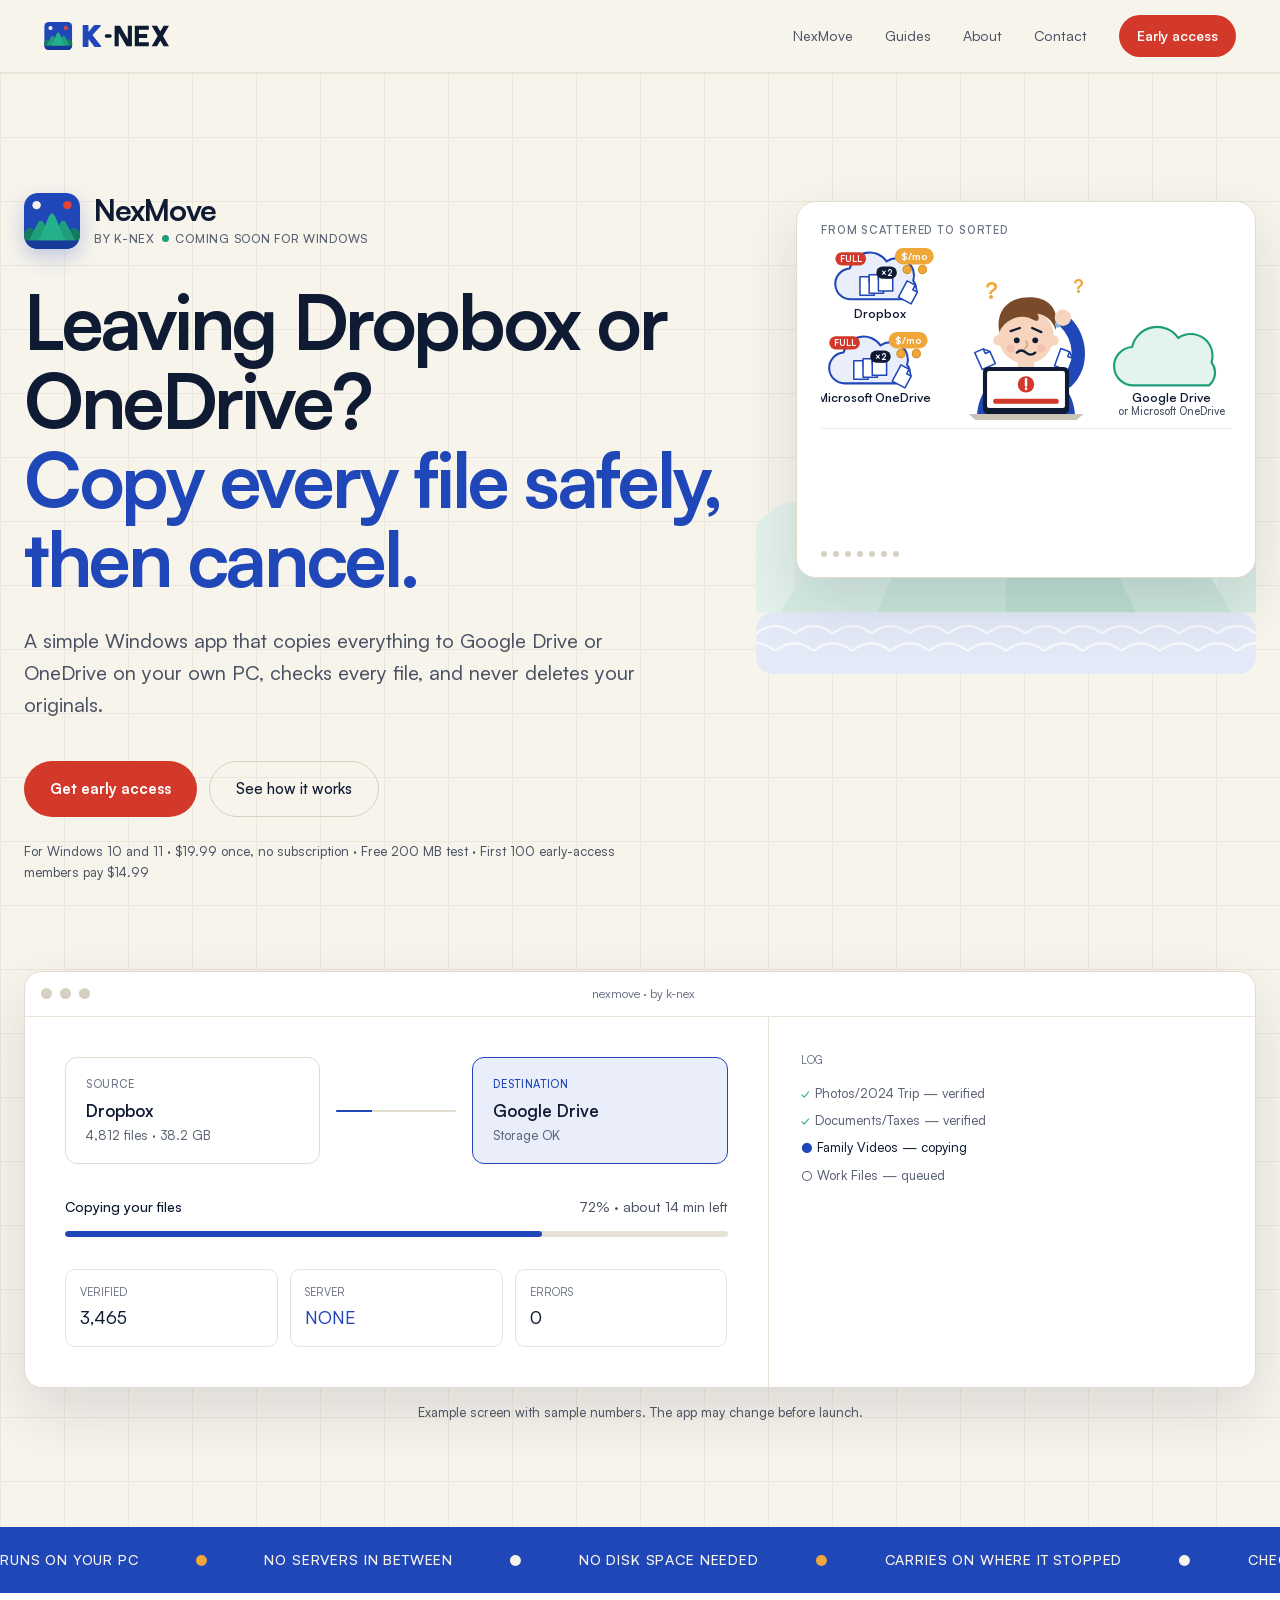
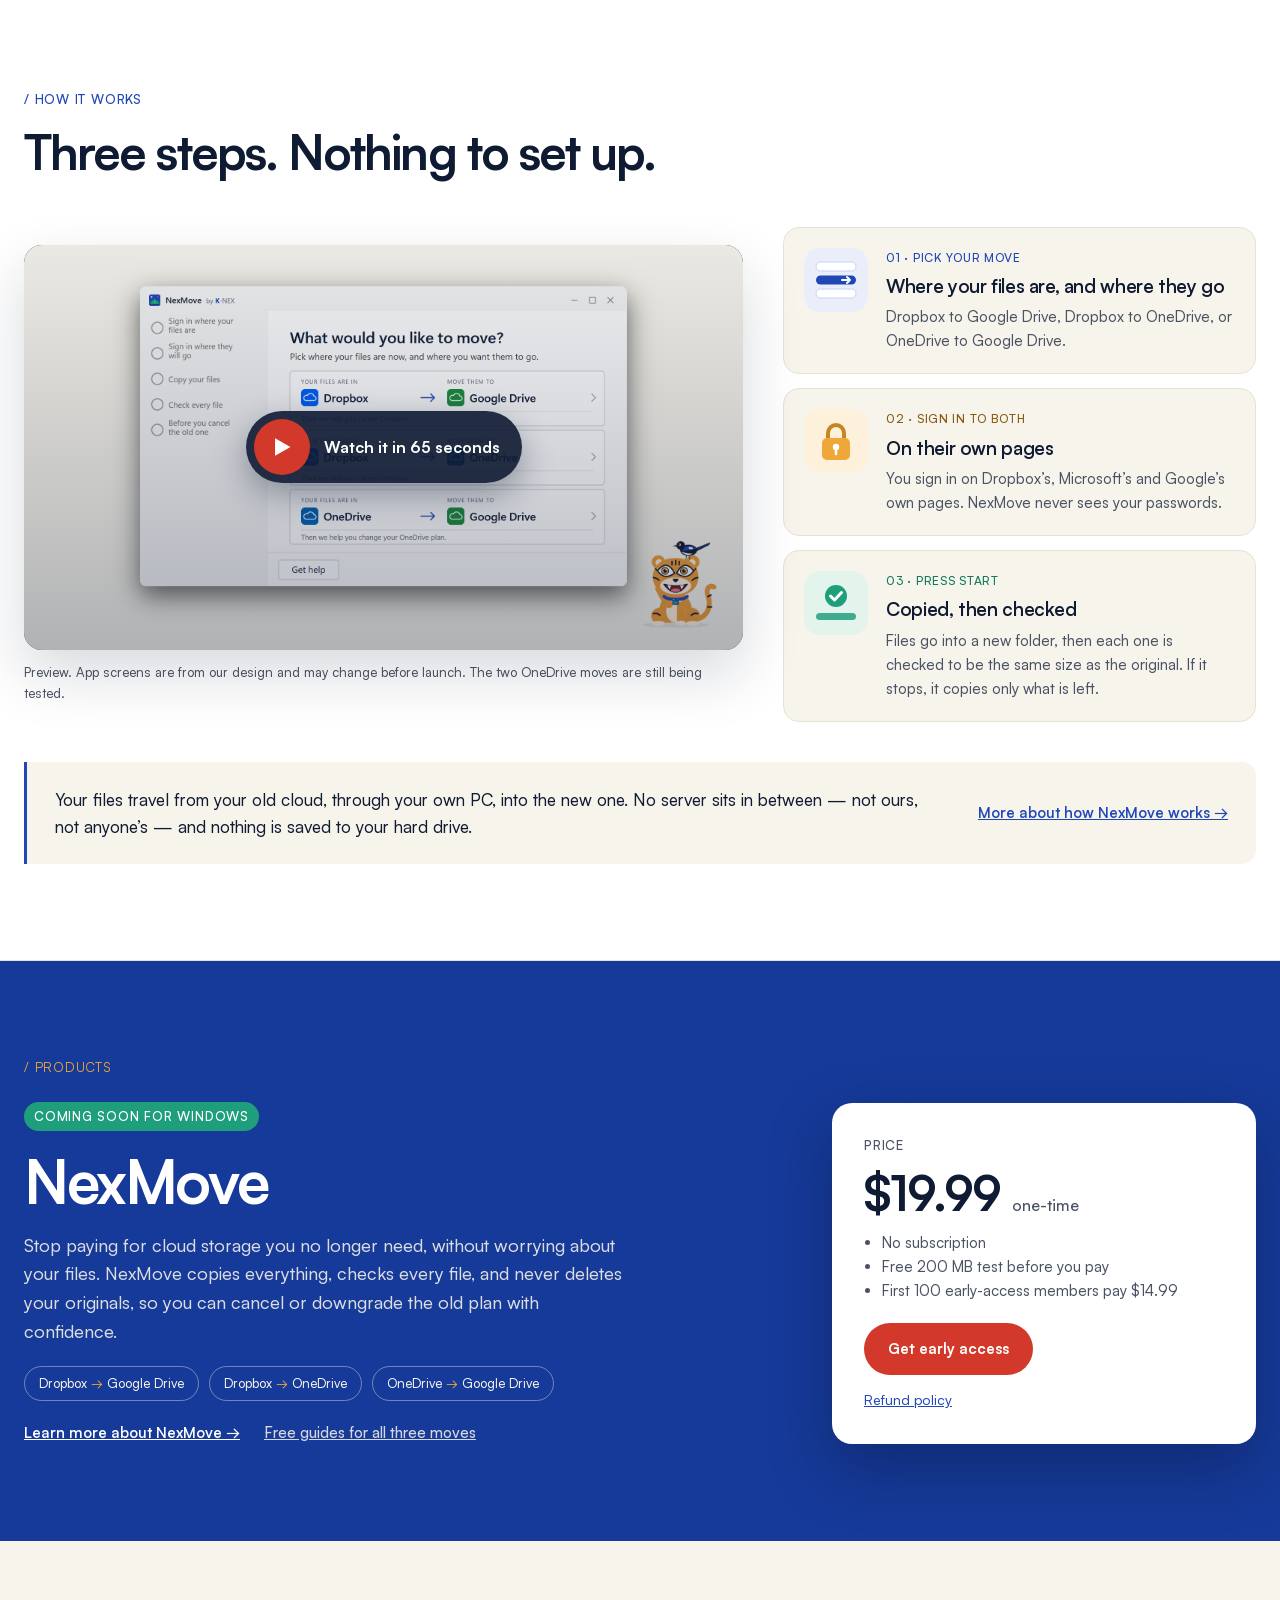
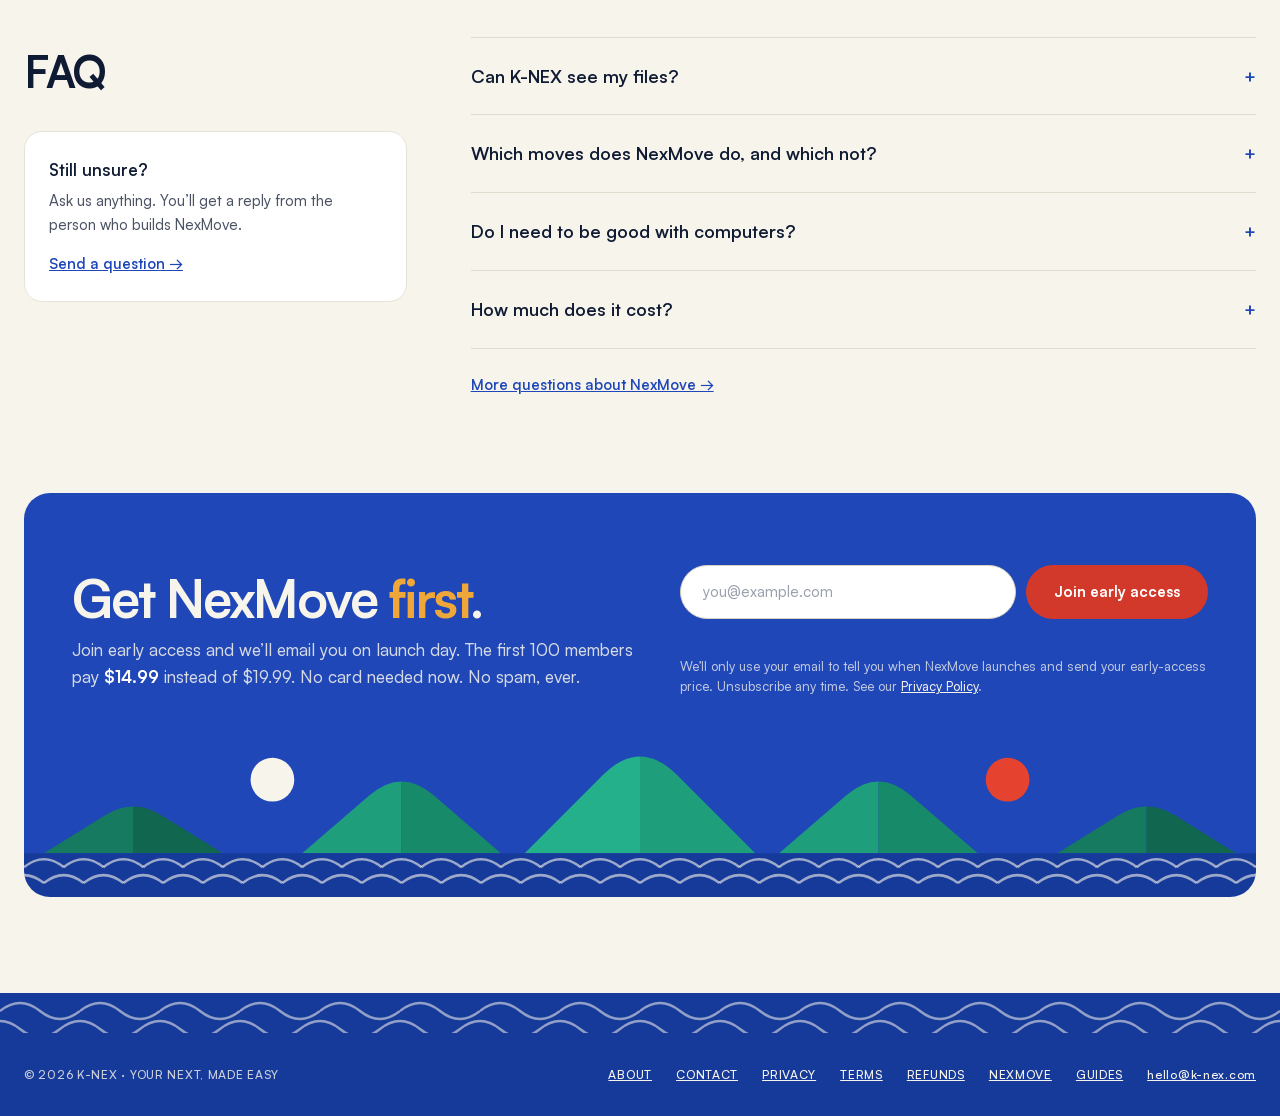
==== index.html @ 07b20200 "Hero destination cloud; NexMove page: everything it does, what you need - Home hero card: the files " ====
<!doctype html>
<html lang="en">
<head>
<meta charset="utf-8">
<meta name="viewport" content="width=device-width, initial-scale=1">
<title>K-NEX — NexMove: leave Dropbox or OneDrive without losing a file</title>
<meta name="description" content="K-NEX makes simple apps for everyday computer jobs. First up: NexMove, a Windows app that copies your files from Dropbox or OneDrive to Google Drive or OneDrive on your own PC, checks every one, and never deletes your originals.">
<meta property="og:type" content="website">
<meta property="og:title" content="K-NEX — NexMove: leave Dropbox or OneDrive without losing a file">
<meta property="og:description" content="A simple Windows app that copies every file to Google Drive or OneDrive on your own PC, checks each one, and never deletes your originals.">
<meta property="og:url" content="https://k-nex.com/">
<link rel="canonical" href="https://k-nex.com/">
<meta name="theme-color" content="#F7F4EC">
<meta name="color-scheme" content="only light">
<link rel="icon" href="/favicon.ico" sizes="32x32">
<link rel="icon" href="/favicon.svg" type="image/svg+xml">
<link rel="apple-touch-icon" href="/apple-touch-icon.png">
<link rel="preload" href="/fonts/Satoshi-Variable.woff2" as="font" type="font/woff2" crossorigin>
<style>
@font-face{font-family:'Satoshi';src:url(/fonts/Satoshi-Variable.woff2) format('woff2');font-weight:300 900;font-style:normal;font-display:swap}
:root{color-scheme:only light}
body{margin:0;background:#F7F4EC}
a{color:#1F47B8}a:hover{color:#163A99}
summary{cursor:pointer;list-style:none}
summary::-webkit-details-marker{display:none}
@keyframes knexTicker{from{transform:translateX(0)}to{transform:translateX(-50%)}}
@keyframes knexPulse{0%,100%{opacity:1}50%{opacity:.25}}
@keyframes knexScan{from{transform:translateX(-100%)}to{transform:translateX(400%)}}
@media (prefers-reduced-motion: reduce){*{animation:none!important}}
.knex-input{box-sizing:border-box;height:54px;min-width:0;padding:0 22px;border:1px solid #D6D0C2;border-radius:999px;background:#FFFFFF;color:#0F1A33;font:inherit;font-size:15px}
.knex-input::placeholder{color:#9AA0AD}
.knex-input:focus{outline:none;border-color:#1F47B8}
.knex-input[aria-invalid="true"]{border-color:#C93A2C}
.knex-btn{height:54px;padding:0 28px;border:0;border-radius:999px;background:#D2392A;color:#FFFFFF;font:inherit;font-size:15px;font-weight:700;cursor:pointer}
.knex-btn:hover{background:#B42F22}
#early .knex-status{color:#F7F4EC}#early .knex-status.err{color:#FFD5CF}#early .knex-status.ok{color:#C7F2E2}
#early a{color:#F7F4EC}
/* Phone menu: the links hidden from the bar on phones, in a drop-down (same as page.css). */
.m-menu{display:none}
.m-menu summary{display:flex;align-items:center;justify-content:center;width:42px;height:42px;box-sizing:border-box;border:1px solid #D6D0C2;border-radius:50%;color:#0F1A33}
.m-menu[open] summary{border-color:#1F47B8}
.m-menu nav{position:absolute;right:20px;top:calc(100% - 4px);z-index:20;min-width:210px;display:flex;flex-direction:column;padding:8px;background:#FFFFFF;border:1px solid #E2DCCF;border-radius:16px;box-shadow:0 18px 40px rgba(15,26,51,.14)}
.m-menu nav a{padding:12px 14px;border-radius:10px;color:#0F1A33;text-decoration:none;font-size:16px}
.m-menu nav a:hover{background:#F7F4EC}
.knex-btn:disabled{opacity:.6;cursor:wait}
.hero-bg{position:absolute;top:120px;right:max(24px,calc(50% - 626px));width:min(500px,40%);height:auto;pointer-events:none}
.lockup{display:flex;align-items:center;gap:14px;margin:0 0 32px}
.lockup svg{width:56px;height:56px;flex:none;border-radius:14px;box-shadow:0 8px 20px rgba(31,71,184,.25)}
.lockup .name{margin:0;font-size:30px;line-height:1.05;font-weight:700;letter-spacing:-.03em;color:#0F1A33}
.lockup .sub{margin:4px 0 0;font-size:12px;font-weight:500;letter-spacing:.06em;text-transform:uppercase;color:#5A6275}
.lockup .soon{white-space:nowrap}
.lockup .soon i{display:inline-block;width:7px;height:7px;margin:0 6px 1px 4px;border-radius:50%;background:#1E9E7A;animation:knexPulse 1.8s ease-in-out infinite}
.hero-strip{display:block;width:100%;height:auto}
.hero-in{padding:120px 24px 104px}
.pad{padding:96px 24px}
.on-blue{color:#F7F4EC}.on-blue a{color:#FFFFFF}
.film{position:relative;margin:0;border-radius:18px;overflow:hidden;background:#0F1A33;box-shadow:0 24px 60px rgba(15,26,51,.16)}
.film video{display:block;width:100%;height:auto}
.film-play{position:absolute;inset:0;display:flex;align-items:center;justify-content:center;border:0;padding:0;background:linear-gradient(rgba(15,26,51,.05),rgba(15,26,51,.3));color:#FFFFFF;font:inherit;font-size:16px;font-weight:700;cursor:pointer}
.film-play .pill{display:inline-flex;align-items:center;gap:14px;padding:8px 22px 8px 8px;border-radius:999px;background:rgba(15,26,51,.9);box-shadow:0 12px 32px rgba(15,26,51,.35)}
.film-play .dot{display:inline-flex;align-items:center;justify-content:center;width:56px;height:56px;border-radius:50%;background:#D2392A}
.film-play:hover .dot{background:#B42F22}.film-play:focus-visible{outline:3px solid #F0A73A;outline-offset:-6px}
.steps{list-style:none;margin:0;padding:0;display:flex;flex-direction:column;gap:14px}
.steps li{display:flex;gap:18px;align-items:flex-start;background:#F7F4EC;border:1px solid #E7E2D6;border-radius:16px;padding:20px}
.steps svg{flex:none;width:64px;height:64px}
/* The faint picture sits beside the headline on wide screens; narrower screens get a faint strip under the buttons. The strong picture is on /about/ only. */
@media (max-width:1279px){.hero-bg{display:none}}
@media (min-width:1280px){.hero-strip{display:none}}
/* Phones: keep only the logo and the main button in the menu, show the film instead of the long sample screen, and tighten spacing. */
@media (max-width:720px){.nav-a{display:none}.m-menu{display:block}.top-nav{gap:10px!important}.hdr{padding-left:20px!important;padding-right:20px!important}.cta-band{padding-bottom:120px!important}.desk-only{display:none}.hero-in{padding:56px 20px 40px}.pad{padding:64px 20px}.mock{display:none}}
@media (min-width:721px){.phone-only{display:none}}
/* Gentle reveal on scroll, and the sample screen filling up; only when scripts run and motion is welcome. */
@media (prefers-reduced-motion: no-preference){
  .js .rv{opacity:0;transform:translateY(18px);transition:opacity .6s ease,transform .6s ease}
  .js .rv.in{opacity:1;transform:none}
  @keyframes knexFill{from{width:0}to{width:72%}}
  @keyframes knexLine{from{opacity:0;transform:translateX(-8px)}to{opacity:1;transform:none}}
  .js .mock .fill{width:0}
  .js .mock.in .fill{animation:knexFill 2.2s cubic-bezier(.3,.7,.3,1) .3s forwards}
  .js .mock .log>div{opacity:0}
  .js .mock.in .log>div{animation:knexLine .5s ease forwards}
  .js .mock.in .log>div:nth-of-type(2){animation-delay:.6s}.js .mock.in .log>div:nth-of-type(3){animation-delay:1.2s}.js .mock.in .log>div:nth-of-type(4){animation-delay:1.8s}
}
.knex-btn:focus-visible,.knex-input:focus-visible{outline:2px solid #1F47B8;outline-offset:3px}
.knex-status{margin:12px 0 0;min-height:1.6em;font-family:'Satoshi',sans-serif;font-size:13px;color:#4A5263}
.knex-status.ok{color:#1F47B8}.knex-status.err{color:#C93A2C}
/* Hero card: a puzzled person whose clouds and PC are full and whose plans cost money every month, with files scattered over two clouds; the files pass through their PC into
   the one drive they keep and they cheer up (10 s loop). Below, the worries people have, answered one at a
   time. Wide screens: beside the headline, over the faint peaks; narrower: under the buttons. Plain shapes,
   not the services' logos. */
.story{position:relative;z-index:1;box-sizing:border-box;width:100%;max-width:560px;margin:44px 0 0;padding:20px 24px 20px;background:#FFFFFF;border:1px solid #E2DCCF;border-radius:20px;box-shadow:0 24px 60px rgba(15,26,51,.12)}
@media (min-width:1280px){.story{position:absolute;top:128px;right:24px;width:460px;margin:0}}
.story-k{margin:0 0 6px;font-size:11px;font-weight:600;letter-spacing:.08em;text-transform:uppercase;color:#6E7586}
.story-stage{display:block;width:100%;height:auto}
.story-stage text{font-family:'Satoshi',sans-serif;font-size:12px;font-weight:600;fill:#0F1A33}
.story-stage .fly,.story-stage .ok{opacity:0}
.story-stage .glad{opacity:0}
.story-scenes{position:relative;height:118px;margin-top:8px;border-top:1px solid #EFEAE0}
.story-stage .coin{opacity:1}
.story-sc{position:absolute;inset:14px 0 0 0;opacity:0}
.story-q{margin:0 0 8px;font-size:15px;font-style:italic;color:#5A6275}
.story-a{margin:0;display:flex;gap:10px;align-items:flex-start;font-size:16px;font-weight:600;line-height:1.4;color:#0F1A33}
.story-a i{flex:none;display:inline-flex;align-items:center;justify-content:center;width:22px;height:22px;margin-top:1px;border-radius:50%;background:#1E9E7A;color:#FFFFFF;font-style:normal;font-size:13px}
.story-dots{display:flex;gap:6px;margin-top:4px}
.story-dots i{display:block;width:6px;height:6px;border-radius:999px;background:#D6D0C2}
@media (max-width:560px){.story{padding:18px 16px 18px}.story-scenes{height:156px}}
@media (prefers-reduced-motion: no-preference){
  .story-stage .puzzled{animation:storyPuzzled 10s infinite}
  .story-stage .glad{animation:storyGlad 10s infinite}
  .story-stage .ok{animation:storyGlad 10s infinite}
  .story-stage .huh{animation:storyHuh 1.6s ease-in-out infinite;transform-box:fill-box;transform-origin:center}
  .story-stage .coin{animation:storyCoin 1.4s ease-in infinite;transform-box:fill-box}
  .story-stage .coin.c2{animation-delay:.7s}
  .story-stage .fly{animation:storyFlyA 10s ease-in-out infinite}
  .story-stage .fly.b{animation-name:storyFlyB;animation-delay:.35s}
  .story-stage .fly.c{animation-delay:.7s}
  .story-sc{animation:storyScene 35s infinite}
  .story-q{animation:storyQ 35s infinite}
  .story-a{animation:storyA 35s infinite}
  .story-dots i{animation:storyDot 35s infinite}
  .story-sc:nth-child(2),.story-sc:nth-child(2) *,.story-dots i:nth-child(2){animation-delay:5s}
  .story-sc:nth-child(3),.story-sc:nth-child(3) *,.story-dots i:nth-child(3){animation-delay:10s}
  .story-sc:nth-child(4),.story-sc:nth-child(4) *,.story-dots i:nth-child(4){animation-delay:15s}
  .story-sc:nth-child(5),.story-sc:nth-child(5) *,.story-dots i:nth-child(5){animation-delay:20s}
  .story-sc:nth-child(6),.story-sc:nth-child(6) *,.story-dots i:nth-child(6){animation-delay:25s}
  .story-sc:nth-child(7),.story-sc:nth-child(7) *,.story-dots i:nth-child(7){animation-delay:30s}
  @keyframes storyPuzzled{0%,52%{opacity:1}60%,92%{opacity:0}100%{opacity:1}}
  @keyframes storyGlad{0%,56%{opacity:0}62%,90%{opacity:1}98%,100%{opacity:0}}
  @keyframes storyCoin{0%{transform:translateY(0);opacity:1}100%{transform:translateY(16px);opacity:0}}
  @keyframes storyHuh{0%,100%{transform:translateY(0) rotate(0)}30%{transform:translateY(-4px) rotate(-14deg)}65%{transform:translateY(-1px) rotate(12deg)}}
  @keyframes storyFlyA{0%,34%{transform:translate(62px,38px);opacity:0}37%{opacity:1}44%,47%{transform:translate(193px,124px)}55%{transform:translate(326px,108px);opacity:1}58%,100%{transform:translate(326px,108px);opacity:0}}
  @keyframes storyFlyB{0%,34%{transform:translate(56px,116px);opacity:0}37%{opacity:1}44%,47%{transform:translate(193px,124px)}55%{transform:translate(326px,108px);opacity:1}58%,100%{transform:translate(326px,108px);opacity:0}}
  @keyframes storyScene{0%{opacity:0;transform:translateY(8px)}1.14%,13.71%{opacity:1;transform:none}14.57%,100%{opacity:0;transform:translateY(-8px)}}
  @keyframes storyQ{0%,2.86%{opacity:1}4%,100%{opacity:.55}}
  @keyframes storyA{0%,2.86%{opacity:0;transform:translateX(-6px)}4%,100%{opacity:1;transform:none}}
  @keyframes storyDot{0%,14.19%{width:22px;background:#1F47B8}14.29%,100%{width:6px;background:#D6D0C2}}
}
/* Without motion: the happy ending, and every answer in a list. */
@media (prefers-reduced-motion: reduce){
  .story-stage .puzzled{opacity:0}
  .story-stage .glad,.story-stage .ok{opacity:1}
  .story-scenes{height:auto}
  .story-sc{position:static;opacity:1;padding-top:14px}
  .story-dots{display:none}
}
.sr,.hp{position:absolute!important;width:1px;height:1px;overflow:hidden;clip:rect(0 0 0 0);white-space:nowrap}
</style>
<style>html{scroll-behavior:smooth}</style>
<script>document.documentElement.classList.add("js")</script>
<script type="application/ld+json">
{
  "@context": "https://schema.org",
  "@graph": [
    { "@type": "Organization", "@id": "https://k-nex.com/#org", "name": "K-NEX", "url": "https://k-nex.com/", "logo": "https://k-nex.com/apple-touch-icon.png", "email": "hello@k-nex.com", "address": { "@type": "PostalAddress", "addressCountry": "GB" } },
    { "@type": "WebSite", "@id": "https://k-nex.com/#website", "url": "https://k-nex.com/", "name": "K-NEX", "publisher": { "@id": "https://k-nex.com/#org" } }
  ]
}
</script>
</head>
<body>
<div style="font-family: 'Satoshi', sans-serif; font-weight: 450; color: #0F1A33; background: #F7F4EC; line-height: 1.6">

  <header style="border-bottom: 1px solid #E7E2D6">
    <div class="hdr" style="position: relative; max-width: 1240px; margin: 0 auto; padding: 12px 24px; min-height: 72px; box-sizing: border-box; display: flex; flex-wrap: wrap; gap: 16px; align-items: center; justify-content: space-between">
      <a href="/" aria-label="K-NEX home" style="display: inline-flex; align-items: center; color: #0F1A33"><svg viewBox="0 0 610 136" width="126" height="28" aria-hidden="true" focusable="false"><g transform="scale(1.1333)"><defs><clipPath id="kxh"><rect width="120" height="120" rx="20"/></clipPath></defs><g clip-path="url(#kxh)"><rect width="120" height="120" fill="#1F47B8"/><circle cx="27" cy="26" r="9" fill="#F7F4EC"/><circle cx="93" cy="26" r="9" fill="#E5432F"/><path d="M-14 102L3.68 80.24Q12 68 20.32 80.24L38 102Z" fill="#157A5F"/><path d="M82 102L99.68 80.24Q108 68 116.32 80.24L134 102Z" fill="#157A5F"/><path d="M10 102L27.68 68Q36 50 44.32 68L62 102Z" fill="#1E9E7A"/><path d="M58 102L75.68 68Q84 50 92.32 68L110 102Z" fill="#1E9E7A"/><path d="M32 102L51.04 55.76Q60 32 68.96 55.76L88 102Z" fill="#23B08A"/><rect y="102" width="120" height="18" fill="#163A99"/></g></g><g transform="translate(190 18)"><path fill="#1F47B8" stroke="#1F47B8" stroke-width="6" stroke-linejoin="round" d="M0 0H22V100H0Z M22 38L54 0H82L22 66Z M40 44L84 100H56L26 60Z"/><rect x="104" y="42" width="34" height="16" rx="8" fill="currentColor"/><path fill="currentColor" transform="translate(-20 0)" d="M172 0H192V100H172Z M236 0H256V100H236Z M172 0H198L256 100H230Z M270 0H290V100H270Z M270 0H338V20H270Z M270 40H330V60H270Z M270 80H338V100H270Z M352 0H378L436 100H410Z M410 0H436L378 100H352Z"/></g></svg></a>
      <nav class="top-nav" aria-label="Main" style="display: flex; flex-wrap: wrap; gap: 32px; font-size: 14px; align-items: center">
        <a class="nav-a" href="nexmove/" style="color: #4A5263; text-decoration: none">NexMove</a>
        <a class="nav-a" href="guides/" style="color: #4A5263; text-decoration: none">Guides</a>
        <a class="nav-a" href="about/" style="color: #4A5263; text-decoration: none">About</a>
        <a class="nav-a" href="contact/" style="color: #4A5263; text-decoration: none">Contact</a>
        <details class="m-menu"><summary aria-label="Menu"><svg width="18" height="14" viewBox="0 0 18 14" aria-hidden="true"><path d="M1 1h16M1 7h16M1 13h16" stroke="currentColor" stroke-width="2" stroke-linecap="round"/></svg></summary><nav aria-label="Menu"><a href="#how">How it works</a><a href="nexmove/">NexMove</a><a href="guides/">Guides</a><a href="about/">About</a><a href="contact/">Contact</a></nav></details>
        <a href="#early" style="color: #FFFFFF; background: #D2392A; padding: 10px 18px; border-radius: 999px; text-decoration: none; font-weight: 600">Early access</a>
      </nav>
    </div>
  </header>

  <section id="top" style="position: relative; overflow: hidden; background-color: #F7F4EC; background-image: linear-gradient(#ECE7DC 1px, transparent 1px), linear-gradient(90deg, #ECE7DC 1px, transparent 1px); background-size: 64px 64px">
    <img class="hero-bg" src="img/hero-faint.svg" width="520" height="500" alt="" aria-hidden="true">
    <div class="hero-in" style="max-width: 1240px; margin: 0 auto; position: relative">
      <div class="lockup"><svg viewBox="0 0 120 120" aria-hidden="true" focusable="false"><defs><clipPath id="nmh"><rect width="120" height="120" rx="26"/></clipPath></defs><g clip-path="url(#nmh)"><rect width="120" height="120" fill="#1F47B8"/><circle cx="27" cy="26" r="9" fill="#F7F4EC"/><circle cx="93" cy="26" r="9" fill="#E5432F"/><path d="M-14 102L3.68 80.24Q12 68 20.32 80.24L38 102Z" fill="#157A5F"/><path d="M82 102L99.68 80.24Q108 68 116.32 80.24L134 102Z" fill="#157A5F"/><path d="M10 102L27.68 68Q36 50 44.32 68L62 102Z" fill="#1E9E7A"/><path d="M58 102L75.68 68Q84 50 92.32 68L110 102Z" fill="#1E9E7A"/><path d="M32 102L51.04 55.76Q60 32 68.96 55.76L88 102Z" fill="#23B08A"/><rect y="102" width="120" height="18" fill="#163A99"/></g></svg><div><p class="name">NexMove</p><p class="sub">by K-NEX <span class="soon"><i></i>Coming soon for Windows</span></p></div></div>
      <h1 style="margin: 0 0 28px; font-size: clamp(40px, 9vw, 76px); line-height: 1.04; font-weight: 700; letter-spacing: -0.045em; max-width: 700px">Leaving Dropbox or OneDrive?<br><span style="color: #1F47B8">Copy every file safely, then cancel.</span></h1>
      <p style="margin: 0 0 40px; font-size: 20px; color: #4A5263; max-width: 620px">A simple Windows app that copies everything to Google Drive or OneDrive on your own PC, checks every file, and never deletes your originals.</p>
      <div style="display: flex; flex-wrap: wrap; gap: 12px; align-items: center">
        <a href="#early" style="background: #D2392A; color: #FFFFFF; padding: 16px 26px; border-radius: 999px; text-decoration: none; font-weight: 700; font-size: 15px">Get early access</a>
        <a href="#how" style="border: 1px solid #D6D0C2; color: #0F1A33; padding: 15px 26px; border-radius: 999px; text-decoration: none; font-weight: 500; font-size: 15px">See how it works</a>
      </div>
      <p style="margin: 24px 0 0; font-family: 'Satoshi', sans-serif; font-size: 13px; color: #4A5263; max-width: 640px">For Windows 10 and 11 · $19.99 once, no subscription · Free 200 MB test · First 100 early-access members pay $14.99</p>

      <div class="story rv" aria-hidden="true">
        <p class="story-k">From scattered to sorted</p>
        <svg class="story-stage" viewBox="0 0 400 170" aria-hidden="true">
          <g transform="translate(14 4)">
            <path d="M16 48A15 15 0 0 1 14 18A20 20 0 0 1 50 11A17 17 0 0 1 76 30A13 13 0 0 1 74 48Z" fill="#E9EEFA" stroke="#1F47B8" stroke-width="2" stroke-linejoin="round"/>
            <g transform="translate(24 26)"><path d="M0 0h9l5 5v13H0z" fill="#FFFFFF" stroke="#1F47B8" stroke-width="1.5" stroke-linejoin="round"/><path d="M9 0v5h5" fill="none" stroke="#1F47B8" stroke-width="1.5" stroke-linejoin="round"/></g><g transform="translate(33 24)"><path d="M0 0h9l5 5v13H0z" fill="#FFFFFF" stroke="#1F47B8" stroke-width="1.5" stroke-linejoin="round"/><path d="M9 0v5h5" fill="none" stroke="#1F47B8" stroke-width="1.5" stroke-linejoin="round"/></g><g transform="translate(42 22)"><path d="M0 0h9l5 5v13H0z" fill="#FFFFFF" stroke="#1F47B8" stroke-width="1.5" stroke-linejoin="round"/><path d="M9 0v5h5" fill="none" stroke="#1F47B8" stroke-width="1.5" stroke-linejoin="round"/></g>
            <g transform="translate(70 30) rotate(28)"><path d="M0 0h9l5 5v13H0z" fill="#FFFFFF" stroke="#1F47B8" stroke-width="1.5" stroke-linejoin="round"/><path d="M9 0v5h5" fill="none" stroke="#1F47B8" stroke-width="1.5" stroke-linejoin="round"/></g>
            <g class="puzzled"><rect x="40" y="16" width="20" height="12" rx="6" fill="#0F1A33"/><text x="50" y="25" text-anchor="middle" style="fill:#FFFFFF;font-size:8.5px;font-weight:700">×2</text></g>
            <g><rect x="0" y="2" width="30" height="13" rx="6.5" fill="#D2392A"/><text x="15" y="11.5" text-anchor="middle" style="fill:#FFFFFF;font-size:8.5px;font-weight:700">FULL</text></g>
            <g transform="translate(58 -2)">
              <rect width="38" height="16" rx="8" fill="#F0A73A"/><text x="19" y="11.5" text-anchor="middle" style="fill:#FFFFFF;font-size:9.5px;font-weight:700">$/mo</text>
              <g class="puzzled"><circle class="coin" cx="12" cy="21" r="4" fill="#F0A73A" stroke="#D18A1E" stroke-width="1"/><circle class="coin c2" cx="27" cy="21" r="4" fill="#F0A73A" stroke="#D18A1E" stroke-width="1"/></g>
              <g class="glad"><rect width="38" height="16" rx="8" fill="#FFFFFF" opacity=".55"/><path d="M3 13L35 3" stroke="#0F1A33" stroke-width="2" stroke-linecap="round"/></g>
            </g>
            <text x="44" y="66" text-anchor="middle">Dropbox</text>
          </g>
          <g transform="translate(8 86)">
            <path d="M16 48A15 15 0 0 1 14 18A20 20 0 0 1 50 11A17 17 0 0 1 76 30A13 13 0 0 1 74 48Z" fill="#E9EEFA" stroke="#1F47B8" stroke-width="2" stroke-linejoin="round"/>
            <g transform="translate(24 26)"><path d="M0 0h9l5 5v13H0z" fill="#FFFFFF" stroke="#1F47B8" stroke-width="1.5" stroke-linejoin="round"/><path d="M9 0v5h5" fill="none" stroke="#1F47B8" stroke-width="1.5" stroke-linejoin="round"/></g><g transform="translate(33 24)"><path d="M0 0h9l5 5v13H0z" fill="#FFFFFF" stroke="#1F47B8" stroke-width="1.5" stroke-linejoin="round"/><path d="M9 0v5h5" fill="none" stroke="#1F47B8" stroke-width="1.5" stroke-linejoin="round"/></g><g transform="translate(42 22)"><path d="M0 0h9l5 5v13H0z" fill="#FFFFFF" stroke="#1F47B8" stroke-width="1.5" stroke-linejoin="round"/><path d="M9 0v5h5" fill="none" stroke="#1F47B8" stroke-width="1.5" stroke-linejoin="round"/></g>
            <g transform="translate(70 30) rotate(28)"><path d="M0 0h9l5 5v13H0z" fill="#FFFFFF" stroke="#1F47B8" stroke-width="1.5" stroke-linejoin="round"/><path d="M9 0v5h5" fill="none" stroke="#1F47B8" stroke-width="1.5" stroke-linejoin="round"/></g>
            <g class="puzzled"><rect x="40" y="16" width="20" height="12" rx="6" fill="#0F1A33"/><text x="50" y="25" text-anchor="middle" style="fill:#FFFFFF;font-size:8.5px;font-weight:700">×2</text></g>
            <g><rect x="0" y="2" width="30" height="13" rx="6.5" fill="#D2392A"/><text x="15" y="11.5" text-anchor="middle" style="fill:#FFFFFF;font-size:8.5px;font-weight:700">FULL</text></g>
            <g transform="translate(58 -2)">
              <rect width="38" height="16" rx="8" fill="#F0A73A"/><text x="19" y="11.5" text-anchor="middle" style="fill:#FFFFFF;font-size:9.5px;font-weight:700">$/mo</text>
              <g class="puzzled"><circle class="coin" cx="12" cy="21" r="4" fill="#F0A73A" stroke="#D18A1E" stroke-width="1"/><circle class="coin c2" cx="27" cy="21" r="4" fill="#F0A73A" stroke="#D18A1E" stroke-width="1"/></g>
              <g class="glad"><rect width="38" height="16" rx="8" fill="#FFFFFF" opacity=".55"/><path d="M3 13L35 3" stroke="#0F1A33" stroke-width="2" stroke-linecap="round"/></g>
            </g>
            <text x="44" y="66" text-anchor="middle">Microsoft OneDrive</text>
          </g>
          <g>
            <path transform="translate(286 76) scale(1.25)" d="M16 48A15 15 0 0 1 14 18A20 20 0 0 1 50 11A17 17 0 0 1 76 30A13 13 0 0 1 74 48Z" fill="#E3F4EE" stroke="#1E9E7A" stroke-width="1.7" stroke-linejoin="round"/>
            <g class="ok">
              <path transform="translate(312 112)" d="M0 4a2 2 0 0 1 2-2h7l2 2h11a2 2 0 0 1 2 2v12a2 2 0 0 1-2 2H2a2 2 0 0 1-2-2z" fill="#E9EEFA" stroke="#1F47B8" stroke-width="1.6" stroke-linejoin="round"/>
              <path transform="translate(342 112)" d="M0 4a2 2 0 0 1 2-2h7l2 2h11a2 2 0 0 1 2 2v12a2 2 0 0 1-2 2H2a2 2 0 0 1-2-2z" fill="#E6F0FA" stroke="#2C6FB7" stroke-width="1.6" stroke-linejoin="round"/>
              <circle cx="382" cy="92" r="9" fill="#1E9E7A"/><path d="M378 92l3 3 5-5" fill="none" stroke="#FFFFFF" stroke-width="2.2" stroke-linecap="round" stroke-linejoin="round"/>
            </g>
            <text x="342" y="152" text-anchor="middle">Google Drive</text>
            <text x="342" y="165" text-anchor="middle" style="font-size:10.5px;font-weight:500;fill:#4A5263">or Microsoft OneDrive</text>
          </g>
          <g class="person">
            <path d="M152 170C152 136 174 124 200 124C226 124 248 136 248 170Z" fill="#1F47B8"/>
            <rect x="192" y="110" width="16" height="16" rx="4" fill="#F6D4BE"/>
            <circle cx="173" cy="92" r="5" fill="#F6D4BE"/><circle cx="227" cy="92" r="5" fill="#F6D4BE"/>
            <circle cx="200" cy="88" r="27" fill="#F6D4BE"/>
            <path d="M174 84C170 62 184 50 203 50C221 50 233 60 229 82C226 72 219 67 211 66C214 71 212 75 207 72C199 67 189 69 182 74C178 77 176 80 174 84Z" fill="#7A4B2A"/>
            <path d="M200 93q3 4 -1 7" fill="none" stroke="#D9A98C" stroke-width="2" stroke-linecap="round"/>
            <circle cx="185" cy="100" r="4" fill="#F2A99A" opacity=".45"/><circle cx="215" cy="100" r="4" fill="#F2A99A" opacity=".45"/>
            <circle cx="191" cy="92" r="2.8" fill="#0F1A33"/><circle cx="209" cy="92" r="2.8" fill="#0F1A33"/>
            <g class="puzzled">
              <path d="M185 83l9-3M206 80l9 4" stroke="#0F1A33" stroke-width="2.2" stroke-linecap="round"/>
              <path d="M191 104q4.5-4 9 0t9 0" fill="none" stroke="#0F1A33" stroke-width="2.2" stroke-linecap="round"/>
              <path d="M231 70c3 5 4 8 0 10c-4-2-3-5 0-10z" fill="#7FB8E6"/>
              <path d="M240 132C256 116 254 90 238 74" fill="none" stroke="#1F47B8" stroke-width="13" stroke-linecap="round"/>
              <circle cx="236" cy="70" r="8" fill="#F6D4BE"/>
              <text class="huh" x="160" y="52" style="fill:#F0A73A;font-size:22px;font-weight:700">?</text>
              <text class="huh" x="246" y="46" style="fill:#F0A73A;font-size:18px;font-weight:700">?</text>
            </g>
            <g class="glad">
              <path d="M185 82q4.5-3 9 0M206 82q4.5-3 9 0" fill="none" stroke="#0F1A33" stroke-width="2.2" stroke-linecap="round"/>
              <path d="M189 101q11 10 22 0" fill="none" stroke="#0F1A33" stroke-width="2.4" stroke-linecap="round"/>
              <path d="M240 132C254 126 262 118 266 106" fill="none" stroke="#1F47B8" stroke-width="13" stroke-linecap="round"/>
              <circle cx="267" cy="102" r="8" fill="#F6D4BE"/><rect x="264" y="86" width="6" height="12" rx="3" fill="#F6D4BE"/>
            </g>
          </g>
          <g class="laptop">
            <g class="puzzled"><g transform="translate(150 104) rotate(-24)"><path d="M0 0h9l5 5v13H0z" fill="#FFFFFF" stroke="#1F47B8" stroke-width="1.5" stroke-linejoin="round"/><path d="M9 0v5h5" fill="none" stroke="#1F47B8" stroke-width="1.5" stroke-linejoin="round"/></g><g transform="translate(234 100) rotate(20)"><path d="M0 0h9l5 5v13H0z" fill="#FFFFFF" stroke="#1F47B8" stroke-width="1.5" stroke-linejoin="round"/><path d="M9 0v5h5" fill="none" stroke="#1F47B8" stroke-width="1.5" stroke-linejoin="round"/></g></g>
            <rect x="158" y="118" width="84" height="46" rx="5" fill="#0F1A33"/>
            <rect x="162" y="122" width="76" height="36" rx="2" fill="#FFFFFF"/>
            <rect x="168" y="149" width="64" height="5" rx="2.5" fill="#D2392A"/>
            <g class="puzzled"><circle cx="200" cy="135" r="8" fill="#D2392A"/><path d="M200 130v6M200 139v.5" stroke="#FFFFFF" stroke-width="2.4" stroke-linecap="round"/></g>
            <g class="glad"><circle cx="200" cy="135" r="8" fill="#1E9E7A"/><path d="M196 135l3 3 5-5" fill="none" stroke="#FFFFFF" stroke-width="2.2" stroke-linecap="round" stroke-linejoin="round"/></g>
            <path d="M144 164h112l-7 6H151z" fill="#C9C3B6"/>
          </g>
          <g class="fly"><path d="M0 0h9l5 5v13H0z" fill="#FFFFFF" stroke="#1F47B8" stroke-width="1.5" stroke-linejoin="round"/><path d="M9 0v5h5" fill="none" stroke="#1F47B8" stroke-width="1.5" stroke-linejoin="round"/></g><g class="fly b"><path d="M0 0h9l5 5v13H0z" fill="#FFFFFF" stroke="#1F47B8" stroke-width="1.5" stroke-linejoin="round"/><path d="M9 0v5h5" fill="none" stroke="#1F47B8" stroke-width="1.5" stroke-linejoin="round"/></g><g class="fly c"><path d="M0 0h9l5 5v13H0z" fill="#FFFFFF" stroke="#1F47B8" stroke-width="1.5" stroke-linejoin="round"/><path d="M9 0v5h5" fill="none" stroke="#1F47B8" stroke-width="1.5" stroke-linejoin="round"/></g>
        </svg>
        <div class="story-scenes">
          <div class="story-sc"><p class="story-q">“My clouds are full, my PC is full, and I pay every month for more than one plan.”</p><p class="story-a"><i>✓</i><span>Move each one into the drive you keep, check every file, then cancel the rest.</span></p></div>
          <div class="story-sc"><p class="story-q">“My PC is full too. Will this fill it up?”</p><p class="story-a"><i>✓</i><span>No. Files pass through your own PC on the way, never anyone else’s server, and nothing is saved on it.</span></p></div>
          <div class="story-sc"><p class="story-q">“The same files are in both places. Won’t it be a mess?”</p><p class="story-a"><i>✓</i><span>No. Each account lands in its own folder, named after it, so nothing gets mixed up.</span></p></div>
          <div class="story-sc"><p class="story-q">“What if a file goes missing?”</p><p class="story-a"><i>✓</i><span>NexMove checks every file after copying, and shows any that need another go.</span></p></div>
          <div class="story-sc"><p class="story-q">“Will it slow down the Wi-Fi at home?”</p><p class="story-a"><i>✓</i><span>Gentle speed leaves room for TV and video calls. Full speed when you want it.</span></p></div>
          <div class="story-sc"><p class="story-q">“What should I check before I cancel?”</p><p class="story-a"><i>✓</i><span>A short checklist: shared links, phone photos and where you pay.</span></p></div>
          <div class="story-sc"><p class="story-q">“Could my originals get deleted?”</p><p class="story-a"><i>✓</i><span>Never. NexMove only reads them and makes a copy.</span></p></div>
        </div>
        <div class="story-dots"><i></i><i></i><i></i><i></i><i></i><i></i><i></i></div>
      </div>
      <ul class="sr">
        <li>My clouds are full, my PC is full, and I pay every month for more than one plan. Move each one into the drive you keep, check every file, then cancel the rest.</li>
        <li>My PC is full too. Will this fill it up? No. Files pass through your own PC on the way, never anyone else’s server, and nothing is saved on it.</li>
        <li>The same files are in both places. Won’t it be a mess? No. Each account lands in its own folder, named after it, so nothing gets mixed up.</li>
        <li>What if a file goes missing? NexMove checks every file after copying, and shows any that need another go.</li>
        <li>Will it slow down the Wi-Fi at home? Gentle speed leaves room for TV and video calls. Full speed when you want it.</li>
        <li>What should I check before I cancel? A short checklist: shared links, phone photos and where you pay.</li>
        <li>Could my originals get deleted? Never. NexMove only reads them and makes a copy.</li>
      </ul>

      <div class="mock rv" style="margin-top: 88px">
      <div style="background: #FFFFFF; border: 1px solid #E2DCCF; border-radius: 18px; overflow: hidden; box-shadow: 0 24px 60px rgba(15,26,51,0.12)">
        <div style="height: 44px; display: flex; align-items: center; gap: 8px; padding: 0 16px; border-bottom: 1px solid #E7E2D6">
          <span style="width: 11px; height: 11px; border-radius: 50%; background: #D6D0C2"></span>
          <span style="width: 11px; height: 11px; border-radius: 50%; background: #D6D0C2"></span>
          <span style="width: 11px; height: 11px; border-radius: 50%; background: #D6D0C2"></span>
          <span style="flex: 1; text-align: center; font-family: 'Satoshi', sans-serif; font-size: 12px; color: #6E7586; margin-right: 50px">nexmove · by k-nex</span>
        </div>
        <div style="display: flex; flex-wrap: wrap">
          <div style="flex: 1 1 560px; min-width: 0; padding: 40px; display: flex; flex-direction: column; gap: 32px; border-right: 1px solid #E7E2D6">
            <div style="display: flex; flex-wrap: wrap; align-items: center; gap: 16px">
              <div style="flex: 1 1 170px; border: 1px solid #E2DCCF; border-radius: 12px; padding: 18px 20px; background: #FFFFFF">
                <p style="margin: 0 0 4px; font-family: 'Satoshi', sans-serif; font-weight: 500; letter-spacing: 0.06em; font-size: 11px; color: #6E7586">SOURCE</p>
                <p style="margin: 0; font-weight: 600; font-size: 17px">Dropbox</p>
                <p style="margin: 0; font-size: 13px; color: #5A6275">4,812 files · 38.2 GB</p>
              </div>
              <div style="flex: 0 1 120px; height: 2px; background: #E2DCCF; position: relative; overflow: hidden; border-radius: 2px">
                <div style="position: absolute; top: 0; left: 0; width: 30%; height: 2px; background: #1F47B8; animation: knexScan 1.6s linear infinite"></div>
              </div>
              <div style="flex: 1 1 170px; border: 1px solid #1F47B8; border-radius: 12px; padding: 18px 20px; background: #E9EEFA">
                <p style="margin: 0 0 4px; font-family: 'Satoshi', sans-serif; font-weight: 500; letter-spacing: 0.06em; font-size: 11px; color: #1F47B8">DESTINATION</p>
                <p style="margin: 0; font-weight: 600; font-size: 17px">Google Drive</p>
                <p style="margin: 0; font-size: 13px; color: #5A6275">Storage OK</p>
              </div>
            </div>
            <div>
              <div style="display: flex; justify-content: space-between; font-size: 14px; margin-bottom: 12px"><span style="font-weight: 500">Copying your files</span><span style="font-family: 'Satoshi', sans-serif; color: #4A5263">72% · about 14 min left</span></div>
              <div style="height: 6px; background: #E7E2D6; border-radius: 999px; overflow: hidden"><div class="fill" style="width: 72%; height: 100%; background: #1F47B8; border-radius: 999px"></div></div>
            </div>
            <div style="display: grid; grid-template-columns: repeat(3, minmax(0, 1fr)); gap: 12px; font-family: 'Satoshi', sans-serif">
              <div style="border: 1px solid #E7E2D6; border-radius: 10px; padding: 14px"><p style="margin: 0; font-size: 11px; color: #6E7586">VERIFIED</p><p style="margin: 2px 0 0; font-size: 18px">3,465</p></div>
              <div style="border: 1px solid #E7E2D6; border-radius: 10px; padding: 14px"><p style="margin: 0; font-size: 11px; color: #6E7586">SERVER</p><p style="margin: 2px 0 0; font-size: 18px; color: #1F47B8">NONE</p></div>
              <div style="border: 1px solid #E7E2D6; border-radius: 10px; padding: 14px"><p style="margin: 0; font-size: 11px; color: #6E7586">ERRORS</p><p style="margin: 2px 0 0; font-size: 18px">0</p></div>
            </div>
          </div>
          <div class="log" style="flex: 1 1 320px; min-width: 0; padding: 32px; font-family: 'Satoshi', sans-serif; font-size: 13px; line-height: 2.1; color: #5A6275">
            <p style="margin: 0 0 8px; font-size: 11px; color: #6E7586">LOG</p>
            <div><span style="color: #1E9E7A">✓</span> Photos/2024 Trip — verified</div>
            <div><span style="color: #1E9E7A">✓</span> Documents/Taxes — verified</div>
            <div style="color: #0F1A33"><span style="color: #1F47B8; animation: knexPulse 1.2s ease-in-out infinite">●</span> Family Videos — copying</div>
            <div style="color: #5A6275">○ Work Files — queued</div>
          </div>
        </div>
      </div>
      <p style="margin: 14px 0 0; font-size: 13px; color: #4A5263; text-align: center">Example screen with sample numbers. The app may change before launch.</p>
      </div>
    </div>
    <img class="hero-strip" src="img/hero-strip-faint.svg" width="780" height="210" alt="" aria-hidden="true">
  </section>

  <div style="background: #1F47B8; overflow: hidden; padding: 22px 0" aria-hidden="true">
    <div style="display: flex; width: max-content; gap: 56px; font-family: 'Satoshi', sans-serif; font-weight: 500; letter-spacing: 0.06em; font-size: 14px; color: #F7F4EC; animation: knexTicker 34s linear infinite; white-space: nowrap">
      <span>RUNS ON YOUR PC</span><span style="color: #F0A73A">●</span><span>NO SERVERS IN BETWEEN</span><span style="color: #F7F4EC">●</span><span>NO DISK SPACE NEEDED</span><span style="color: #F0A73A">●</span><span>CARRIES ON WHERE IT STOPPED</span><span style="color: #F7F4EC">●</span><span>CHECKS EVERY FILE</span><span style="color: #F0A73A">●</span><span>NEVER DELETES YOUR ORIGINALS</span><span style="color: #F7F4EC">●</span><span>HELP FROM THE PERSON WHO BUILT IT</span><span style="color: #F0A73A">●</span>
      <span>RUNS ON YOUR PC</span><span style="color: #F7F4EC">●</span><span>NO SERVERS IN BETWEEN</span><span style="color: #F0A73A">●</span><span>NO DISK SPACE NEEDED</span><span style="color: #F7F4EC">●</span><span>CARRIES ON WHERE IT STOPPED</span><span style="color: #F0A73A">●</span><span>CHECKS EVERY FILE</span><span style="color: #F7F4EC">●</span><span>NEVER DELETES YOUR ORIGINALS</span><span style="color: #F0A73A">●</span><span>HELP FROM THE PERSON WHO BUILT IT</span><span style="color: #F7F4EC">●</span>
    </div>
  </div>

  <section id="how" style="background: #FFFFFF; border-bottom: 1px solid #E7E2D6">
    <div class="pad" style="max-width: 1240px; margin: 0 auto">
      <p style="margin: 0 0 16px; font-family: 'Satoshi', sans-serif; font-weight: 500; letter-spacing: 0.06em; font-size: 13px; color: #1F47B8">/ HOW IT WORKS</p>
      <h2 style="margin: 0 0 48px; font-size: clamp(34px, 7vw, 48px); line-height: 1.1; font-weight: 700; letter-spacing: -0.04em; max-width: 760px">Three steps. Nothing to set up.</h2>
      <div style="display: flex; flex-wrap: wrap; gap: 40px; align-items: center">
        <div class="rv" style="flex: 1.5 1 520px; min-width: 0">
          <figure class="film">
            <video preload="none" playsinline poster="/media/nexmove-film-routes-poster.png" width="1920" height="1080" aria-label="NexMove: one app, three moves">
              <source src="/media/nexmove-film-routes-65s.mp4" type="video/mp4">
              <track kind="captions" src="/media/nexmove-film-routes.en.vtt" srclang="en" label="English" default>
            </video>
            <button class="film-play" type="button"><span class="pill"><span class="dot" aria-hidden="true"><svg width="20" height="22" viewBox="0 0 26 28"><path d="M4 2.5v23L24 14Z" fill="#FFFFFF"/></svg></span>Watch it in 65 seconds</span></button>
          </figure>
          <p style="margin: 12px 0 0; font-size: 13px; color: #4A5263">Preview. App screens are from our design and may change before launch. The two OneDrive moves are still being tested.</p>
        </div>
        <ol class="steps rv" style="flex: 1 1 340px; min-width: 0">
          <li>
            <svg viewBox="0 0 64 64" aria-hidden="true"><rect width="64" height="64" rx="16" fill="#E9EEFA"/><rect x="12" y="14" width="40" height="9" rx="4.5" fill="#FFFFFF" stroke="#C9D3EE"/><rect x="12" y="27.5" width="40" height="9" rx="4.5" fill="#1F47B8"/><path d="M38 32h8m-3-3 3 3-3 3" stroke="#FFFFFF" stroke-width="2" fill="none" stroke-linecap="round" stroke-linejoin="round"/><rect x="12" y="41" width="40" height="9" rx="4.5" fill="#FFFFFF" stroke="#C9D3EE"/></svg>
            <div>
              <p style="margin: 0 0 4px; font-family: 'Satoshi', sans-serif; font-weight: 500; letter-spacing: 0.06em; font-size: 12px; color: #1F47B8">01 · PICK YOUR MOVE</p>
              <h3 style="margin: 0 0 4px; font-size: 19px; font-weight: 600; letter-spacing: -0.02em">Where your files are, and where they go</h3>
              <p style="margin: 0; color: #4A5263; font-size: 15px">Dropbox to Google Drive, Dropbox to OneDrive, or OneDrive to Google Drive.</p>
            </div>
          </li>
          <li>
            <svg viewBox="0 0 64 64" aria-hidden="true"><rect width="64" height="64" rx="16" fill="#FDF1DC"/><path d="M24 30v-6a8 8 0 0 1 16 0v6" stroke="#C9851F" stroke-width="4" fill="none"/><rect x="18" y="29" width="28" height="22" rx="5" fill="#F0A73A"/><circle cx="32" cy="38" r="3.2" fill="#FFFFFF"/><path d="M32 40v5" stroke="#FFFFFF" stroke-width="2.6" stroke-linecap="round"/></svg>
            <div>
              <p style="margin: 0 0 4px; font-family: 'Satoshi', sans-serif; font-weight: 500; letter-spacing: 0.06em; font-size: 12px; color: #8A5A12">02 · SIGN IN TO BOTH</p>
              <h3 style="margin: 0 0 4px; font-size: 19px; font-weight: 600; letter-spacing: -0.02em">On their own pages</h3>
              <p style="margin: 0; color: #4A5263; font-size: 15px">You sign in on Dropbox’s, Microsoft’s and Google’s own pages. NexMove never sees your passwords.</p>
            </div>
          </li>
          <li>
            <svg viewBox="0 0 64 64" aria-hidden="true"><rect width="64" height="64" rx="16" fill="#E3F4EC"/><circle cx="32" cy="25" r="11" fill="#1E9E7A"/><path d="M26.5 25l4 4 7-7.5" stroke="#FFFFFF" stroke-width="3" fill="none" stroke-linecap="round" stroke-linejoin="round"/><rect x="12" y="42" width="40" height="7" rx="3.5" fill="#FFFFFF"/><rect x="12" y="42" width="40" height="7" rx="3.5" fill="#1E9E7A" opacity=".85"/></svg>
            <div>
              <p style="margin: 0 0 4px; font-family: 'Satoshi', sans-serif; font-weight: 500; letter-spacing: 0.06em; font-size: 12px; color: #157A5F">03 · PRESS START</p>
              <h3 style="margin: 0 0 4px; font-size: 19px; font-weight: 600; letter-spacing: -0.02em">Copied, then checked</h3>
              <p style="margin: 0; color: #4A5263; font-size: 15px">Files go into a new folder, then each one is checked to be the same size as the original. If it stops, it copies only what is left.</p>
            </div>
          </li>
        </ol>
      </div>
      <div class="rv" style="margin-top: 40px; padding: 24px 28px; border-left: 3px solid #1F47B8; background: #F7F4EC; border-radius: 0 14px 14px 0; display: flex; flex-wrap: wrap; gap: 12px 32px; align-items: center; justify-content: space-between">
        <p style="margin: 0; flex: 1 1 520px; min-width: 0; color: #0F1A33; font-size: 17px">Your files travel from your old cloud, through your own PC, into the new one. No server sits in between — not ours, not anyone’s — and nothing is saved to your hard drive.</p>
        <a href="nexmove/#how" style="font-weight: 600; font-size: 15px">More about how NexMove works →</a>
      </div>
    </div>
  </section>

  <section id="product" style="background: #163A99">
    <div class="pad on-blue" style="max-width: 1240px; margin: 0 auto">
    <h2 style="margin: 0 0 24px; font-family: 'Satoshi', sans-serif; font-weight: 500; letter-spacing: 0.06em; font-size: 13px; font-weight: 400; color: #F0A73A">/ PRODUCTS</h2>
    <div style="display: flex; flex-wrap: wrap; gap: 48px; align-items: center">
      <div class="rv" style="flex: 1 1 480px; min-width: 0; display: flex; flex-direction: column; gap: 20px">
        <span style="align-self: flex-start; font-family: 'Satoshi', sans-serif; font-weight: 500; letter-spacing: 0.06em; font-size: 13px; color: #FFFFFF; background: #1E9E7A; padding: 4px 10px; border-radius: 999px">COMING SOON FOR WINDOWS</span>
        <h3 style="margin: 0; font-size: clamp(44px, 8vw, 60px); line-height: 1; font-weight: 700; letter-spacing: -0.04em; color: #FFFFFF">NexMove</h3>
        <p style="margin: 0; color: rgba(247,244,236,.88); font-size: 18px; max-width: 600px">Stop paying for cloud storage you no longer need, without worrying about your files. NexMove copies everything, checks every file, and never deletes your originals, so you can cancel or downgrade the old plan with confidence.</p>
        <ul aria-label="What NexMove copies, with a free guide for each" style="list-style: none; margin: 0; padding: 0; display: flex; flex-wrap: wrap; gap: 10px; font-family: 'Satoshi', sans-serif; font-size: 13px">
          <li><a href="guides/move-dropbox-to-google-drive/" style="display: inline-block; border: 1px solid rgba(247,244,236,.4); border-radius: 999px; padding: 6px 14px; color: #F7F4EC; text-decoration: none">Dropbox <span style="color: #F0A73A">→</span> Google Drive</a></li>
          <li><a href="guides/move-dropbox-to-onedrive/" style="display: inline-block; border: 1px solid rgba(247,244,236,.4); border-radius: 999px; padding: 6px 14px; color: #F7F4EC; text-decoration: none">Dropbox <span style="color: #F0A73A">→</span> OneDrive</a></li>
          <li><a href="guides/move-onedrive-to-google-drive/" style="display: inline-block; border: 1px solid rgba(247,244,236,.4); border-radius: 999px; padding: 6px 14px; color: #F7F4EC; text-decoration: none">OneDrive <span style="color: #F0A73A">→</span> Google Drive</a></li>
        </ul>
        <div style="display: flex; flex-wrap: wrap; gap: 24px">
          <a href="nexmove/" style="font-weight: 600; font-size: 15px">Learn more about NexMove →</a>
          <a href="guides/" style="font-weight: 500; font-size: 15px; color: rgba(247,244,236,.85)">Free guides for all three moves</a>
        </div>
      </div>
      <div class="rv" style="flex: 0 1 360px; min-width: 0; border-radius: 20px; padding: 32px; background: #FFFFFF; color: #0F1A33; display: flex; flex-direction: column; gap: 14px; box-shadow: 0 24px 60px rgba(8,18,48,.35)">
        <p style="margin: 0; font-family: 'Satoshi', sans-serif; font-weight: 500; letter-spacing: 0.06em; font-size: 13px; color: #4A5263">PRICE</p>
        <p style="margin: 0; font-size: 48px; font-weight: 700; letter-spacing: -0.04em; line-height: 1">$19.99 <span style="display: inline-block; white-space: nowrap; font-size: 16px; font-weight: 500; color: #4A5263; letter-spacing: 0">one-time</span></p>
        <ul style="margin: 0; padding-left: 1.2em; color: #4A5263; font-size: 15px">
          <li>No subscription</li>
          <li>Free 200 MB test before you pay</li>
          <li>First 100 early-access members pay $14.99</li>
        </ul>
        <a href="#early" style="margin-top: 6px; align-self: flex-start; background: #D2392A; color: #FFFFFF; padding: 14px 24px; border-radius: 999px; text-decoration: none; font-weight: 700; font-size: 15px">Get early access</a>
        <a href="refund.html" style="font-size: 14px; color: #1F47B8">Refund policy</a>
      </div>
    </div>
    </div>
  </section>

  <section id="faq" class="pad" style="max-width: 1240px; margin: 0 auto; display: flex; flex-wrap: wrap; gap: 40px 64px; align-items: flex-start">
    <div style="flex: 1 1 280px; min-width: 0; position: sticky; top: 24px">
      <h2 style="margin: 0 0 24px; font-size: 44px; font-weight: 700; letter-spacing: -0.04em">FAQ</h2>
      <div class="desk-only" style="border-radius: 18px; padding: 24px; background: #FFFFFF; border: 1px solid #E7E2D6">
        <p style="margin: 0 0 6px; font-weight: 600; font-size: 17px">Still unsure?</p>
        <p style="margin: 0 0 14px; color: #4A5263; font-size: 15px">Ask us anything. You’ll get a reply from the person who builds NexMove.</p>
        <a href="contact/" style="font-weight: 600; font-size: 15px">Send a question →</a>
      </div>
    </div>
    <div style="flex: 2 1 580px; min-width: 0; border-top: 1px solid #E2DCCF">
      <details style="border-bottom: 1px solid #E2DCCF; padding: 24px 0"><summary style="display: flex; justify-content: space-between; gap: 16px; font-weight: 600; font-size: 18px">Can K-NEX see my files?<span aria-hidden="true" style="color: #1F47B8">+</span></summary><p style="margin: 14px 0 0; color: #5A6275; font-size: 16px">No. The app runs only on your computer. Your files go from your Dropbox or OneDrive, through your PC, to your Google Drive or OneDrive, never through our servers or anyone else’s.</p></details>
      <details style="border-bottom: 1px solid #E2DCCF; padding: 24px 0"><summary style="display: flex; justify-content: space-between; gap: 16px; font-weight: 600; font-size: 18px">Which moves does NexMove do, and which not?<span aria-hidden="true" style="color: #1F47B8">+</span></summary>
        <div style="margin: 14px 0 0; color: #5A6275; font-size: 16px">
          <p style="margin: 0 0 8px">Three, in one app. You pick one when you open it:</p>
          <ul style="margin: 0 0 16px; padding-left: 1.2em">
            <li>Dropbox → Google Drive</li>
            <li>Dropbox → OneDrive</li>
            <li>OneDrive → Google Drive</li>
          </ul>
          <p style="margin: 0 0 8px">It does <strong style="color: #0F1A33">not</strong> do:</p>
          <ul style="margin: 0; padding-left: 1.2em">
            <li>Moves out of Google Drive, such as Google Drive → Dropbox or Google Drive → OneDrive.</li>
            <li>Moves into Dropbox, such as OneDrive → Dropbox.</li>
            <li>Moves within one service, such as one Dropbox or OneDrive account to another.</li>
            <li>Work or school OneDrive (OneDrive for Business) or SharePoint. Only personal Microsoft accounts.</li>
            <li>Files in OneDrive Personal Vault. Move them out of the vault first.</li>
            <li>Other services, such as iCloud Drive, Box or Mega.</li>
          </ul>
        </div></details>
      <details style="border-bottom: 1px solid #E2DCCF; padding: 24px 0"><summary style="display: flex; justify-content: space-between; gap: 16px; font-weight: 600; font-size: 18px">Do I need to be good with computers?<span aria-hidden="true" style="color: #1F47B8">+</span></summary><p style="margin: 14px 0 0; color: #5A6275; font-size: 16px">Not at all. Pick your move, sign in to both accounts and press Start. There are no settings to understand. If you get stuck, the person who built it will help you directly.</p></details>
      <details style="border-bottom: 1px solid #E2DCCF; padding: 24px 0"><summary style="display: flex; justify-content: space-between; gap: 16px; font-weight: 600; font-size: 18px">How much does it cost?<span aria-hidden="true" style="color: #1F47B8">+</span></summary><p style="margin: 14px 0 0; color: #5A6275; font-size: 16px">NexMove is planned at a one-time $19.99, with no subscription. You can try a free test copy of up to 200 MB first, and the first 100 early-access members get it for $14.99. <a href="nexmove/#price">See pricing</a>.</p></details>
      <p style="margin: 24px 0 0; font-size: 15px"><a href="nexmove/#faq" style="font-weight: 600">More questions about NexMove →</a></p>
    </div>
  </section>

  <section id="early" class="pad" style="max-width: 1240px; margin: 0 auto; padding-top: 0">
    <div class="cta-band" style="border-radius: 26px; overflow: hidden; padding: 72px clamp(24px, 5vw, 48px) 200px; background: #1F47B8 url(img/peaks-band.svg) bottom center / 100% auto no-repeat; color: #F7F4EC; display: flex; flex-wrap: wrap; gap: 40px; align-items: center; justify-content: space-between">
      <div style="flex: 1 1 440px; min-width: 0">
        <h2 style="margin: 0 0 10px; font-size: clamp(34px, 8vw, 52px); line-height: 1.05; font-weight: 700; letter-spacing: -0.04em">Get NexMove <span style="color: #F0A73A">first</span>.</h2>
        <p style="margin: 0; color: rgba(247,244,236,.85); font-size: 17px">Join early access and we’ll email you on launch day. The first 100 members pay <strong style="color: #FFFFFF">$14.99</strong> instead of $19.99. No card needed now. No spam, ever.</p>
      </div>
      <form data-kind="early-access" data-source="home" novalidate style="flex: 1 1 400px; min-width: 0">
        <div style="display: flex; flex-wrap: wrap; gap: 10px">
          <label for="early-email" class="sr">Email address</label>
          <input id="early-email" class="knex-input" name="email" type="email" required autocomplete="email" placeholder="you@example.com" style="flex: 1 1 240px">
          <input class="hp" name="_gotcha" type="text" tabindex="-1" autocomplete="off" aria-hidden="true">
          <button class="knex-btn" type="submit">Join early access</button>
        </div>
        <p class="knex-status" role="status" aria-live="polite"></p>
        <p style="margin: 4px 0 0; font-size: 13px; color: rgba(247,244,236,.75)">We’ll only use your email to tell you when NexMove launches and send your early-access price. Unsubscribe any time. See our <a href="privacy.html">Privacy Policy</a>.</p>
      </form>
    </div>
  </section>

  <footer style="background: #163A99 url(img/waves.svg) top left / 80px 40px repeat-x; padding-top: 40px">
    <div style="max-width: 1240px; margin: 0 auto; padding: 32px 24px; display: flex; flex-wrap: wrap; gap: 16px; justify-content: space-between; font-family: 'Satoshi', sans-serif; font-weight: 500; letter-spacing: 0.06em; font-size: 12px; color: rgba(247,244,236,.8)">
      <span>© 2026 K-NEX · YOUR NEXT, MADE EASY</span>
      <span style="display: flex; flex-wrap: wrap; gap: 24px">
        <a href="about/" style="color: #F7F4EC">ABOUT</a>
        <a href="contact/" style="color: #F7F4EC">CONTACT</a>
        <a href="privacy.html" style="color: #F7F4EC">PRIVACY</a>
        <a href="terms.html" style="color: #F7F4EC">TERMS</a>
        <a href="refund.html" style="color: #F7F4EC">REFUNDS</a>
        <a href="nexmove/" style="color: #F7F4EC">NEXMOVE</a>
        <a href="guides/" style="color: #F7F4EC">GUIDES</a>
        <a href="mailto:hello@k-nex.com" style="color: #F7F4EC">hello@k-nex.com</a>
      </span>
    </div>
  </footer>
</div>
<script>
// Film: the poster and our play button show first; the video loads only when asked for.
const film = document.querySelector(".film");
film.querySelector(".film-play").addEventListener("click", (e) => {
  const video = film.querySelector("video");
  video.controls = true;
  video.play();
  e.currentTarget.remove();
  video.focus();
});

// Reveal sections as they scroll into view (the CSS only hides them when motion is welcome).
const reveal = new IntersectionObserver((entries) => entries.forEach((en) => {
  if (en.isIntersecting) { en.target.classList.add("in"); reveal.unobserve(en.target); }
}), { rootMargin: "0px 0px -10% 0px" });
document.querySelectorAll(".rv").forEach((el) => reveal.observe(el));
</script>
<script src="/early-access.js"></script>
</body>
</html>
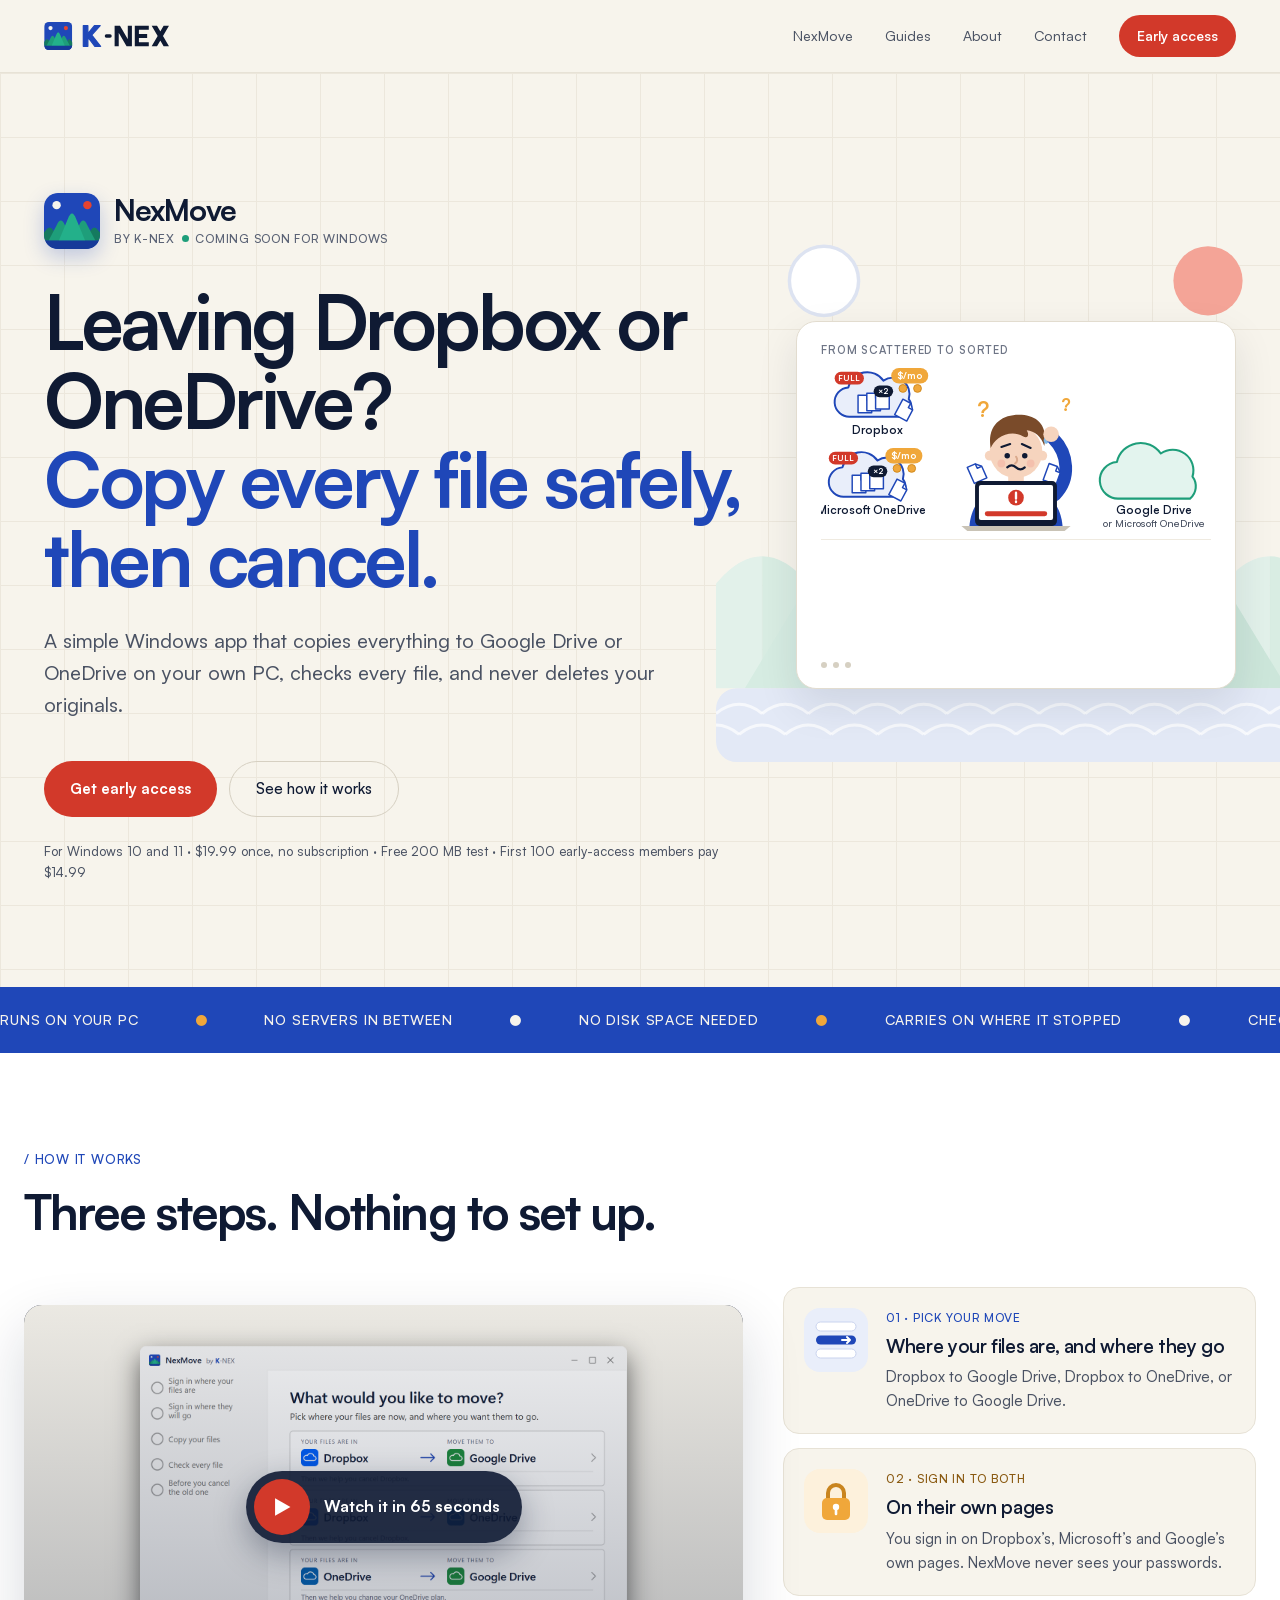
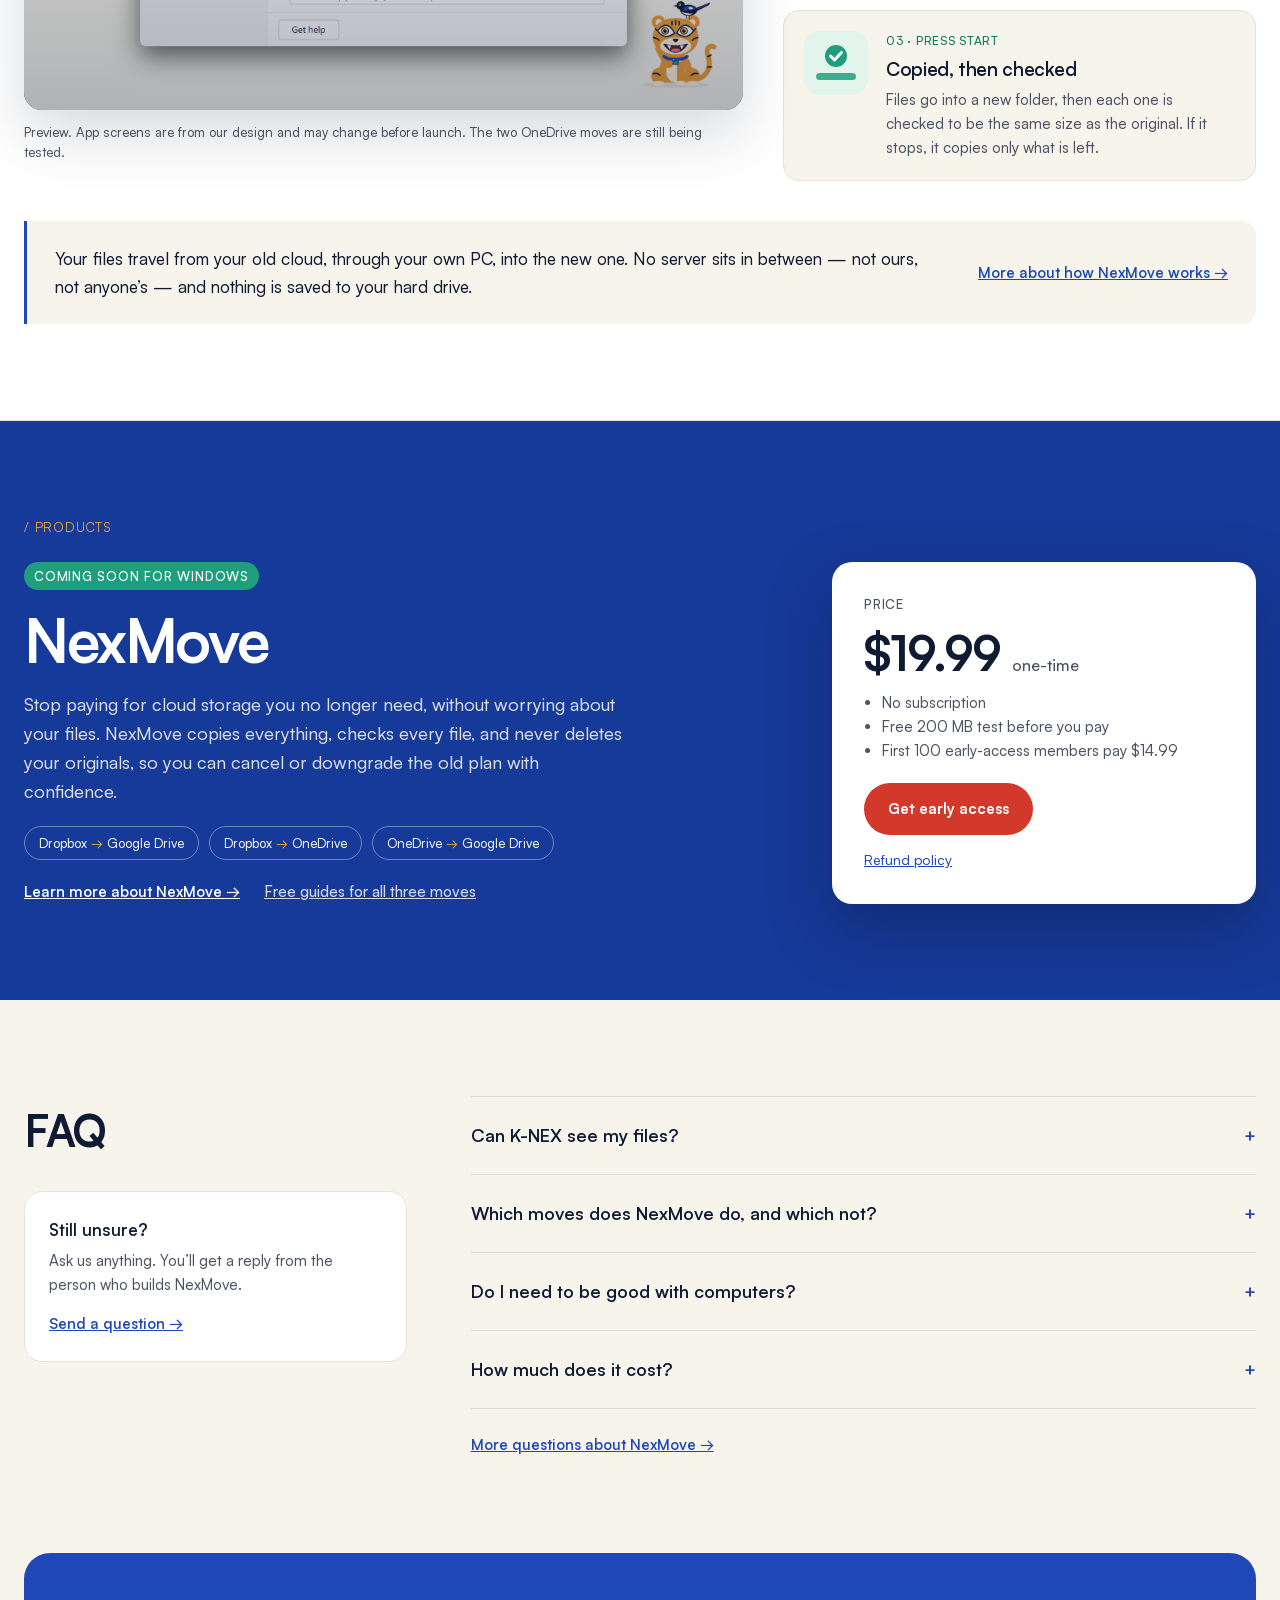
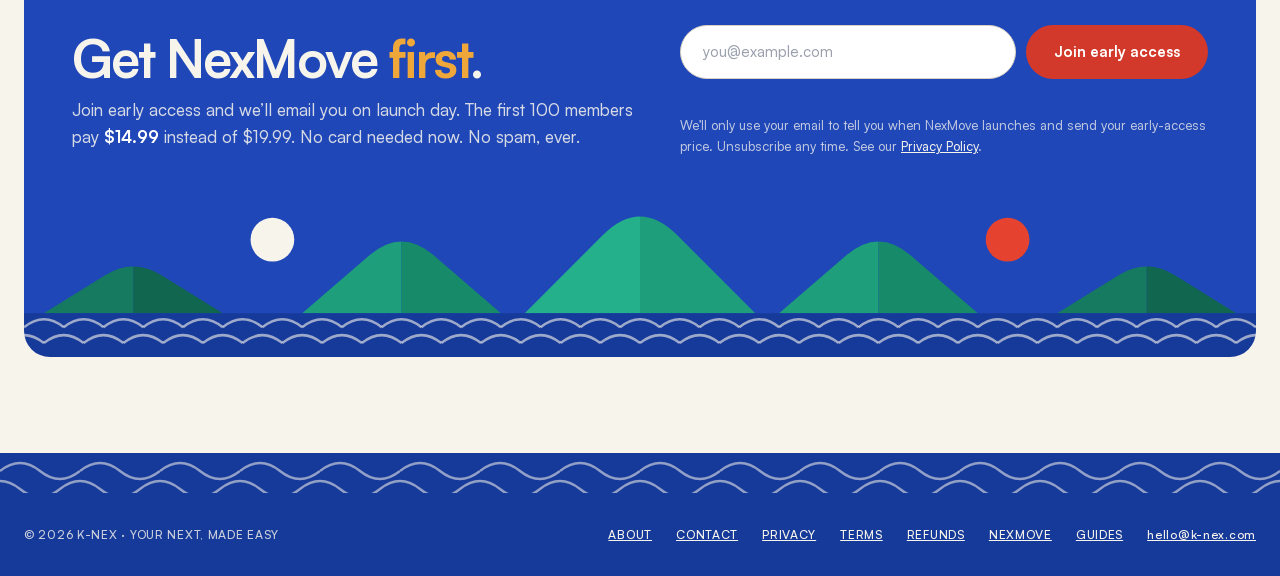
==== commit 1c407c90: "Home hero: card framed by the faint Irworobongdo, three worries, drop sample screen The example app " ====
--- a/index.html
+++ b/index.html
@@ -43,7 +43,7 @@
 .m-menu nav a{padding:12px 14px;border-radius:10px;color:#0F1A33;text-decoration:none;font-size:16px}
 .m-menu nav a:hover{background:#F7F4EC}
 .knex-btn:disabled{opacity:.6;cursor:wait}
-.hero-bg{position:absolute;top:120px;right:max(24px,calc(50% - 626px));width:min(500px,40%);height:auto;pointer-events:none}
+.hero-bg{display:block;height:auto;pointer-events:none}
 .lockup{display:flex;align-items:center;gap:14px;margin:0 0 32px}
 .lockup svg{width:56px;height:56px;flex:none;border-radius:14px;box-shadow:0 8px 20px rgba(31,71,184,.25)}
 .lockup .name{margin:0;font-size:30px;line-height:1.05;font-weight:700;letter-spacing:-.03em;color:#0F1A33}
@@ -51,7 +51,7 @@
 .lockup .soon{white-space:nowrap}
 .lockup .soon i{display:inline-block;width:7px;height:7px;margin:0 6px 1px 4px;border-radius:50%;background:#1E9E7A;animation:knexPulse 1.8s ease-in-out infinite}
 .hero-strip{display:block;width:100%;height:auto}
-.hero-in{padding:120px 24px 104px}
+.hero-in{box-sizing:border-box;padding:120px 24px 104px}
 .pad{padding:96px 24px}
 .on-blue{color:#F7F4EC}.on-blue a{color:#FFFFFF}
 .film{position:relative;margin:0;border-radius:18px;overflow:hidden;background:#0F1A33;box-shadow:0 24px 60px rgba(15,26,51,.16)}
@@ -63,33 +63,26 @@
 .steps{list-style:none;margin:0;padding:0;display:flex;flex-direction:column;gap:14px}
 .steps li{display:flex;gap:18px;align-items:flex-start;background:#F7F4EC;border:1px solid #E7E2D6;border-radius:16px;padding:20px}
 .steps svg{flex:none;width:64px;height:64px}
-/* The faint picture sits beside the headline on wide screens; narrower screens get a faint strip under the buttons. The strong picture is on /about/ only. */
+/* The faint picture frames the hero card beside the headline on wide screens; narrower screens get a faint strip under the buttons. The strong picture is on /about/ only. */
 @media (max-width:1279px){.hero-bg{display:none}}
 @media (min-width:1280px){.hero-strip{display:none}}
-/* Phones: keep only the logo and the main button in the menu, show the film instead of the long sample screen, and tighten spacing. */
-@media (max-width:720px){.nav-a{display:none}.m-menu{display:block}.top-nav{gap:10px!important}.hdr{padding-left:20px!important;padding-right:20px!important}.cta-band{padding-bottom:120px!important}.desk-only{display:none}.hero-in{padding:56px 20px 40px}.pad{padding:64px 20px}.mock{display:none}}
+/* Phones: keep only the logo and the main button in the menu, and tighten spacing. */
+@media (max-width:720px){.nav-a{display:none}.m-menu{display:block}.top-nav{gap:10px!important}.hdr{padding-left:20px!important;padding-right:20px!important}.cta-band{padding-bottom:120px!important}.desk-only{display:none}.hero-in{padding:56px 20px 40px}.pad{padding:64px 20px}}
 @media (min-width:721px){.phone-only{display:none}}
-/* Gentle reveal on scroll, and the sample screen filling up; only when scripts run and motion is welcome. */
+/* Gentle reveal on scroll; only when scripts run and motion is welcome. */
 @media (prefers-reduced-motion: no-preference){
   .js .rv{opacity:0;transform:translateY(18px);transition:opacity .6s ease,transform .6s ease}
   .js .rv.in{opacity:1;transform:none}
-  @keyframes knexFill{from{width:0}to{width:72%}}
-  @keyframes knexLine{from{opacity:0;transform:translateX(-8px)}to{opacity:1;transform:none}}
-  .js .mock .fill{width:0}
-  .js .mock.in .fill{animation:knexFill 2.2s cubic-bezier(.3,.7,.3,1) .3s forwards}
-  .js .mock .log>div{opacity:0}
-  .js .mock.in .log>div{animation:knexLine .5s ease forwards}
-  .js .mock.in .log>div:nth-of-type(2){animation-delay:.6s}.js .mock.in .log>div:nth-of-type(3){animation-delay:1.2s}.js .mock.in .log>div:nth-of-type(4){animation-delay:1.8s}
 }
 .knex-btn:focus-visible,.knex-input:focus-visible{outline:2px solid #1F47B8;outline-offset:3px}
 .knex-status{margin:12px 0 0;min-height:1.6em;font-family:'Satoshi',sans-serif;font-size:13px;color:#4A5263}
 .knex-status.ok{color:#1F47B8}.knex-status.err{color:#C93A2C}
 /* Hero card: a puzzled person whose clouds and PC are full and whose plans cost money every month, with files scattered over two clouds; the files pass through their PC into
-   the one drive they keep and they cheer up (10 s loop). Below, the worries people have, answered one at a
-   time. Wide screens: beside the headline, over the faint peaks; narrower: under the buttons. Plain shapes,
-   not the services' logos. */
+   the one drive they keep and they cheer up (10 s loop). Below, three worries, answered one at a time (7 s each).
+   Wide screens: beside the headline, set inside the faint Irworobongdo so the sun and moon show above it and the
+   waves below, like the panel in the screen painting; narrower: under the buttons. Plain shapes, not the services' logos. */
 .story{position:relative;z-index:1;box-sizing:border-box;width:100%;max-width:560px;margin:44px 0 0;padding:20px 24px 20px;background:#FFFFFF;border:1px solid #E2DCCF;border-radius:20px;box-shadow:0 24px 60px rgba(15,26,51,.12)}
-@media (min-width:1280px){.story{position:absolute;top:128px;right:24px;width:460px;margin:0}}
+@media (min-width:1280px){.story-wrap{position:absolute;top:112px;right:-56px;width:600px;height:577px}.hero-bg{position:absolute;top:0;left:0;width:600px}.story{position:absolute;top:136px;left:80px;width:440px;margin:0;box-shadow:0 16px 40px rgba(15,26,51,.10)}.story-scenes{height:100px}}
 .story-k{margin:0 0 6px;font-size:11px;font-weight:600;letter-spacing:.08em;text-transform:uppercase;color:#6E7586}
 .story-stage{display:block;width:100%;height:auto}
 .story-stage text{font-family:'Satoshi',sans-serif;font-size:12px;font-weight:600;fill:#0F1A33}
@@ -100,7 +93,9 @@
 .story-sc{position:absolute;inset:14px 0 0 0;opacity:0}
 .story-q{margin:0 0 8px;font-size:15px;font-style:italic;color:#5A6275}
 .story-a{margin:0;display:flex;gap:10px;align-items:flex-start;font-size:16px;font-weight:600;line-height:1.4;color:#0F1A33}
-.story-a i{flex:none;display:inline-flex;align-items:center;justify-content:center;width:22px;height:22px;margin-top:1px;border-radius:50%;background:#1E9E7A;color:#FFFFFF;font-style:normal;font-size:13px}
+.story-a i,.story-list i{flex:none;display:inline-flex;align-items:center;justify-content:center;width:22px;height:22px;margin-top:1px;border-radius:50%;background:#1E9E7A;color:#FFFFFF;font-style:normal;font-size:13px}
+.story-list{display:none;flex-direction:column;gap:8px;list-style:none;margin:8px 0 0;padding:14px 0 0;border-top:1px solid #EFEAE0}
+.story-list li{display:flex;gap:10px;align-items:center;font-size:15px;font-weight:600;line-height:1.4;color:#0F1A33}
 .story-dots{display:flex;gap:6px;margin-top:4px}
 .story-dots i{display:block;width:6px;height:6px;border-radius:999px;background:#D6D0C2}
 @media (max-width:560px){.story{padding:18px 16px 18px}.story-scenes{height:156px}}
@@ -114,34 +109,29 @@
   .story-stage .fly{animation:storyFlyA 10s ease-in-out infinite}
   .story-stage .fly.b{animation-name:storyFlyB;animation-delay:.35s}
   .story-stage .fly.c{animation-delay:.7s}
-  .story-sc{animation:storyScene 35s infinite}
-  .story-q{animation:storyQ 35s infinite}
-  .story-a{animation:storyA 35s infinite}
-  .story-dots i{animation:storyDot 35s infinite}
-  .story-sc:nth-child(2),.story-sc:nth-child(2) *,.story-dots i:nth-child(2){animation-delay:5s}
-  .story-sc:nth-child(3),.story-sc:nth-child(3) *,.story-dots i:nth-child(3){animation-delay:10s}
-  .story-sc:nth-child(4),.story-sc:nth-child(4) *,.story-dots i:nth-child(4){animation-delay:15s}
-  .story-sc:nth-child(5),.story-sc:nth-child(5) *,.story-dots i:nth-child(5){animation-delay:20s}
-  .story-sc:nth-child(6),.story-sc:nth-child(6) *,.story-dots i:nth-child(6){animation-delay:25s}
-  .story-sc:nth-child(7),.story-sc:nth-child(7) *,.story-dots i:nth-child(7){animation-delay:30s}
+  .story-sc{animation:storyScene 21s infinite}
+  .story-q{animation:storyQ 21s infinite}
+  .story-a{animation:storyA 21s infinite}
+  .story-dots i{animation:storyDot 21s infinite}
+  .story-sc:nth-child(2),.story-sc:nth-child(2) *,.story-dots i:nth-child(2){animation-delay:7s}
+  .story-sc:nth-child(3),.story-sc:nth-child(3) *,.story-dots i:nth-child(3){animation-delay:14s}
   @keyframes storyPuzzled{0%,52%{opacity:1}60%,92%{opacity:0}100%{opacity:1}}
   @keyframes storyGlad{0%,56%{opacity:0}62%,90%{opacity:1}98%,100%{opacity:0}}
   @keyframes storyCoin{0%{transform:translateY(0);opacity:1}100%{transform:translateY(16px);opacity:0}}
   @keyframes storyHuh{0%,100%{transform:translateY(0) rotate(0)}30%{transform:translateY(-4px) rotate(-14deg)}65%{transform:translateY(-1px) rotate(12deg)}}
   @keyframes storyFlyA{0%,34%{transform:translate(62px,38px);opacity:0}37%{opacity:1}44%,47%{transform:translate(193px,124px)}55%{transform:translate(326px,108px);opacity:1}58%,100%{transform:translate(326px,108px);opacity:0}}
   @keyframes storyFlyB{0%,34%{transform:translate(56px,116px);opacity:0}37%{opacity:1}44%,47%{transform:translate(193px,124px)}55%{transform:translate(326px,108px);opacity:1}58%,100%{transform:translate(326px,108px);opacity:0}}
-  @keyframes storyScene{0%{opacity:0;transform:translateY(8px)}1.14%,13.71%{opacity:1;transform:none}14.57%,100%{opacity:0;transform:translateY(-8px)}}
-  @keyframes storyQ{0%,2.86%{opacity:1}4%,100%{opacity:.55}}
-  @keyframes storyA{0%,2.86%{opacity:0;transform:translateX(-6px)}4%,100%{opacity:1;transform:none}}
-  @keyframes storyDot{0%,14.19%{width:22px;background:#1F47B8}14.29%,100%{width:6px;background:#D6D0C2}}
+  @keyframes storyScene{0%{opacity:0;transform:translateY(8px)}2%,31%{opacity:1;transform:none}33.33%,100%{opacity:0;transform:translateY(-8px)}}
+  @keyframes storyQ{0%,4.76%{opacity:1}6.67%,100%{opacity:.55}}
+  @keyframes storyA{0%,4.76%{opacity:0;transform:translateX(-6px)}6.67%,100%{opacity:1;transform:none}}
+  @keyframes storyDot{0%,33.2%{width:22px;background:#1F47B8}33.33%,100%{width:6px;background:#D6D0C2}}
 }
-/* Without motion: the happy ending, and every answer in a list. */
+/* Without motion: the happy ending, and three short promises instead of answers that change by themselves. */
 @media (prefers-reduced-motion: reduce){
   .story-stage .puzzled{opacity:0}
   .story-stage .glad,.story-stage .ok{opacity:1}
-  .story-scenes{height:auto}
-  .story-sc{position:static;opacity:1;padding-top:14px}
-  .story-dots{display:none}
+  .story-scenes,.story-dots{display:none}
+  .story-list{display:flex}
 }
 .sr,.hp{position:absolute!important;width:1px;height:1px;overflow:hidden;clip:rect(0 0 0 0);white-space:nowrap}
 </style>
@@ -175,7 +165,6 @@
   </header>
 
   <section id="top" style="position: relative; overflow: hidden; background-color: #F7F4EC; background-image: linear-gradient(#ECE7DC 1px, transparent 1px), linear-gradient(90deg, #ECE7DC 1px, transparent 1px); background-size: 64px 64px">
-    <img class="hero-bg" src="img/hero-faint.svg" width="520" height="500" alt="" aria-hidden="true">
     <div class="hero-in" style="max-width: 1240px; margin: 0 auto; position: relative">
       <div class="lockup"><svg viewBox="0 0 120 120" aria-hidden="true" focusable="false"><defs><clipPath id="nmh"><rect width="120" height="120" rx="26"/></clipPath></defs><g clip-path="url(#nmh)"><rect width="120" height="120" fill="#1F47B8"/><circle cx="27" cy="26" r="9" fill="#F7F4EC"/><circle cx="93" cy="26" r="9" fill="#E5432F"/><path d="M-14 102L3.68 80.24Q12 68 20.32 80.24L38 102Z" fill="#157A5F"/><path d="M82 102L99.68 80.24Q108 68 116.32 80.24L134 102Z" fill="#157A5F"/><path d="M10 102L27.68 68Q36 50 44.32 68L62 102Z" fill="#1E9E7A"/><path d="M58 102L75.68 68Q84 50 92.32 68L110 102Z" fill="#1E9E7A"/><path d="M32 102L51.04 55.76Q60 32 68.96 55.76L88 102Z" fill="#23B08A"/><rect y="102" width="120" height="18" fill="#163A99"/></g></svg><div><p class="name">NexMove</p><p class="sub">by K-NEX <span class="soon"><i></i>Coming soon for Windows</span></p></div></div>
       <h1 style="margin: 0 0 28px; font-size: clamp(40px, 9vw, 76px); line-height: 1.04; font-weight: 700; letter-spacing: -0.045em; max-width: 700px">Leaving Dropbox or OneDrive?<br><span style="color: #1F47B8">Copy every file safely, then cancel.</span></h1>
@@ -184,8 +173,10 @@
         <a href="#early" style="background: #D2392A; color: #FFFFFF; padding: 16px 26px; border-radius: 999px; text-decoration: none; font-weight: 700; font-size: 15px">Get early access</a>
         <a href="#how" style="border: 1px solid #D6D0C2; color: #0F1A33; padding: 15px 26px; border-radius: 999px; text-decoration: none; font-weight: 500; font-size: 15px">See how it works</a>
       </div>
-      <p style="margin: 24px 0 0; font-family: 'Satoshi', sans-serif; font-size: 13px; color: #4A5263; max-width: 640px">For Windows 10 and 11 · $19.99 once, no subscription · Free 200 MB test · First 100 early-access members pay $14.99</p>
-
+      <p style="margin: 24px 0 0; font-family: 'Satoshi', sans-serif; font-size: 13px; color: #4A5263; max-width: 700px">For Windows 10 and 11 · $19.99 once, no subscription · Free 200 MB test · First 100 early-access members pay $14.99</p>
+
+      <div class="story-wrap">
+      <img class="hero-bg" src="img/hero-faint.svg" width="520" height="500" alt="" aria-hidden="true">
       <div class="story rv" aria-hidden="true">
         <p class="story-k">From scattered to sorted</p>
         <svg class="story-stage" viewBox="0 0 400 170" aria-hidden="true">
@@ -262,72 +253,24 @@
           <g class="fly"><path d="M0 0h9l5 5v13H0z" fill="#FFFFFF" stroke="#1F47B8" stroke-width="1.5" stroke-linejoin="round"/><path d="M9 0v5h5" fill="none" stroke="#1F47B8" stroke-width="1.5" stroke-linejoin="round"/></g><g class="fly b"><path d="M0 0h9l5 5v13H0z" fill="#FFFFFF" stroke="#1F47B8" stroke-width="1.5" stroke-linejoin="round"/><path d="M9 0v5h5" fill="none" stroke="#1F47B8" stroke-width="1.5" stroke-linejoin="round"/></g><g class="fly c"><path d="M0 0h9l5 5v13H0z" fill="#FFFFFF" stroke="#1F47B8" stroke-width="1.5" stroke-linejoin="round"/><path d="M9 0v5h5" fill="none" stroke="#1F47B8" stroke-width="1.5" stroke-linejoin="round"/></g>
         </svg>
         <div class="story-scenes">
-          <div class="story-sc"><p class="story-q">“My clouds are full, my PC is full, and I pay every month for more than one plan.”</p><p class="story-a"><i>✓</i><span>Move each one into the drive you keep, check every file, then cancel the rest.</span></p></div>
-          <div class="story-sc"><p class="story-q">“My PC is full too. Will this fill it up?”</p><p class="story-a"><i>✓</i><span>No. Files pass through your own PC on the way, never anyone else’s server, and nothing is saved on it.</span></p></div>
-          <div class="story-sc"><p class="story-q">“The same files are in both places. Won’t it be a mess?”</p><p class="story-a"><i>✓</i><span>No. Each account lands in its own folder, named after it, so nothing gets mixed up.</span></p></div>
+          <div class="story-sc"><p class="story-q">“Could my originals get deleted?”</p><p class="story-a"><i>✓</i><span>Never. NexMove only reads them and makes a copy.</span></p></div>
           <div class="story-sc"><p class="story-q">“What if a file goes missing?”</p><p class="story-a"><i>✓</i><span>NexMove checks every file after copying, and shows any that need another go.</span></p></div>
-          <div class="story-sc"><p class="story-q">“Will it slow down the Wi-Fi at home?”</p><p class="story-a"><i>✓</i><span>Gentle speed leaves room for TV and video calls. Full speed when you want it.</span></p></div>
-          <div class="story-sc"><p class="story-q">“What should I check before I cancel?”</p><p class="story-a"><i>✓</i><span>A short checklist: shared links, phone photos and where you pay.</span></p></div>
-          <div class="story-sc"><p class="story-q">“Could my originals get deleted?”</p><p class="story-a"><i>✓</i><span>Never. NexMove only reads them and makes a copy.</span></p></div>
+          <div class="story-sc"><p class="story-q">“My PC is full too. Will this fill it up?”</p><p class="story-a"><i>✓</i><span>No. Files only pass through on the way. Nothing is saved on your PC.</span></p></div>
         </div>
-        <div class="story-dots"><i></i><i></i><i></i><i></i><i></i><i></i><i></i></div>
+        <ul class="story-list">
+          <li><i>✓</i>Never deletes your originals.</li>
+          <li><i>✓</i>Checks every file after copying.</li>
+          <li><i>✓</i>Nothing is saved on your PC.</li>
+        </ul>
+        <div class="story-dots"><i></i><i></i><i></i></div>
+      </div>
       </div>
       <ul class="sr">
-        <li>My clouds are full, my PC is full, and I pay every month for more than one plan. Move each one into the drive you keep, check every file, then cancel the rest.</li>
-        <li>My PC is full too. Will this fill it up? No. Files pass through your own PC on the way, never anyone else’s server, and nothing is saved on it.</li>
-        <li>The same files are in both places. Won’t it be a mess? No. Each account lands in its own folder, named after it, so nothing gets mixed up.</li>
+        <li>Could my originals get deleted? Never. NexMove only reads them and makes a copy.</li>
         <li>What if a file goes missing? NexMove checks every file after copying, and shows any that need another go.</li>
-        <li>Will it slow down the Wi-Fi at home? Gentle speed leaves room for TV and video calls. Full speed when you want it.</li>
-        <li>What should I check before I cancel? A short checklist: shared links, phone photos and where you pay.</li>
-        <li>Could my originals get deleted? Never. NexMove only reads them and makes a copy.</li>
+        <li>My PC is full too. Will this fill it up? No. Files only pass through on the way. Nothing is saved on your PC.</li>
       </ul>
 
-      <div class="mock rv" style="margin-top: 88px">
-      <div style="background: #FFFFFF; border: 1px solid #E2DCCF; border-radius: 18px; overflow: hidden; box-shadow: 0 24px 60px rgba(15,26,51,0.12)">
-        <div style="height: 44px; display: flex; align-items: center; gap: 8px; padding: 0 16px; border-bottom: 1px solid #E7E2D6">
-          <span style="width: 11px; height: 11px; border-radius: 50%; background: #D6D0C2"></span>
-          <span style="width: 11px; height: 11px; border-radius: 50%; background: #D6D0C2"></span>
-          <span style="width: 11px; height: 11px; border-radius: 50%; background: #D6D0C2"></span>
-          <span style="flex: 1; text-align: center; font-family: 'Satoshi', sans-serif; font-size: 12px; color: #6E7586; margin-right: 50px">nexmove · by k-nex</span>
-        </div>
-        <div style="display: flex; flex-wrap: wrap">
-          <div style="flex: 1 1 560px; min-width: 0; padding: 40px; display: flex; flex-direction: column; gap: 32px; border-right: 1px solid #E7E2D6">
-            <div style="display: flex; flex-wrap: wrap; align-items: center; gap: 16px">
-              <div style="flex: 1 1 170px; border: 1px solid #E2DCCF; border-radius: 12px; padding: 18px 20px; background: #FFFFFF">
-                <p style="margin: 0 0 4px; font-family: 'Satoshi', sans-serif; font-weight: 500; letter-spacing: 0.06em; font-size: 11px; color: #6E7586">SOURCE</p>
-                <p style="margin: 0; font-weight: 600; font-size: 17px">Dropbox</p>
-                <p style="margin: 0; font-size: 13px; color: #5A6275">4,812 files · 38.2 GB</p>
-              </div>
-              <div style="flex: 0 1 120px; height: 2px; background: #E2DCCF; position: relative; overflow: hidden; border-radius: 2px">
-                <div style="position: absolute; top: 0; left: 0; width: 30%; height: 2px; background: #1F47B8; animation: knexScan 1.6s linear infinite"></div>
-              </div>
-              <div style="flex: 1 1 170px; border: 1px solid #1F47B8; border-radius: 12px; padding: 18px 20px; background: #E9EEFA">
-                <p style="margin: 0 0 4px; font-family: 'Satoshi', sans-serif; font-weight: 500; letter-spacing: 0.06em; font-size: 11px; color: #1F47B8">DESTINATION</p>
-                <p style="margin: 0; font-weight: 600; font-size: 17px">Google Drive</p>
-                <p style="margin: 0; font-size: 13px; color: #5A6275">Storage OK</p>
-              </div>
-            </div>
-            <div>
-              <div style="display: flex; justify-content: space-between; font-size: 14px; margin-bottom: 12px"><span style="font-weight: 500">Copying your files</span><span style="font-family: 'Satoshi', sans-serif; color: #4A5263">72% · about 14 min left</span></div>
-              <div style="height: 6px; background: #E7E2D6; border-radius: 999px; overflow: hidden"><div class="fill" style="width: 72%; height: 100%; background: #1F47B8; border-radius: 999px"></div></div>
-            </div>
-            <div style="display: grid; grid-template-columns: repeat(3, minmax(0, 1fr)); gap: 12px; font-family: 'Satoshi', sans-serif">
-              <div style="border: 1px solid #E7E2D6; border-radius: 10px; padding: 14px"><p style="margin: 0; font-size: 11px; color: #6E7586">VERIFIED</p><p style="margin: 2px 0 0; font-size: 18px">3,465</p></div>
-              <div style="border: 1px solid #E7E2D6; border-radius: 10px; padding: 14px"><p style="margin: 0; font-size: 11px; color: #6E7586">SERVER</p><p style="margin: 2px 0 0; font-size: 18px; color: #1F47B8">NONE</p></div>
-              <div style="border: 1px solid #E7E2D6; border-radius: 10px; padding: 14px"><p style="margin: 0; font-size: 11px; color: #6E7586">ERRORS</p><p style="margin: 2px 0 0; font-size: 18px">0</p></div>
-            </div>
-          </div>
-          <div class="log" style="flex: 1 1 320px; min-width: 0; padding: 32px; font-family: 'Satoshi', sans-serif; font-size: 13px; line-height: 2.1; color: #5A6275">
-            <p style="margin: 0 0 8px; font-size: 11px; color: #6E7586">LOG</p>
-            <div><span style="color: #1E9E7A">✓</span> Photos/2024 Trip — verified</div>
-            <div><span style="color: #1E9E7A">✓</span> Documents/Taxes — verified</div>
-            <div style="color: #0F1A33"><span style="color: #1F47B8; animation: knexPulse 1.2s ease-in-out infinite">●</span> Family Videos — copying</div>
-            <div style="color: #5A6275">○ Work Files — queued</div>
-          </div>
-        </div>
-      </div>
-      <p style="margin: 14px 0 0; font-size: 13px; color: #4A5263; text-align: center">Example screen with sample numbers. The app may change before launch.</p>
-      </div>
     </div>
     <img class="hero-strip" src="img/hero-strip-faint.svg" width="780" height="210" alt="" aria-hidden="true">
   </section>
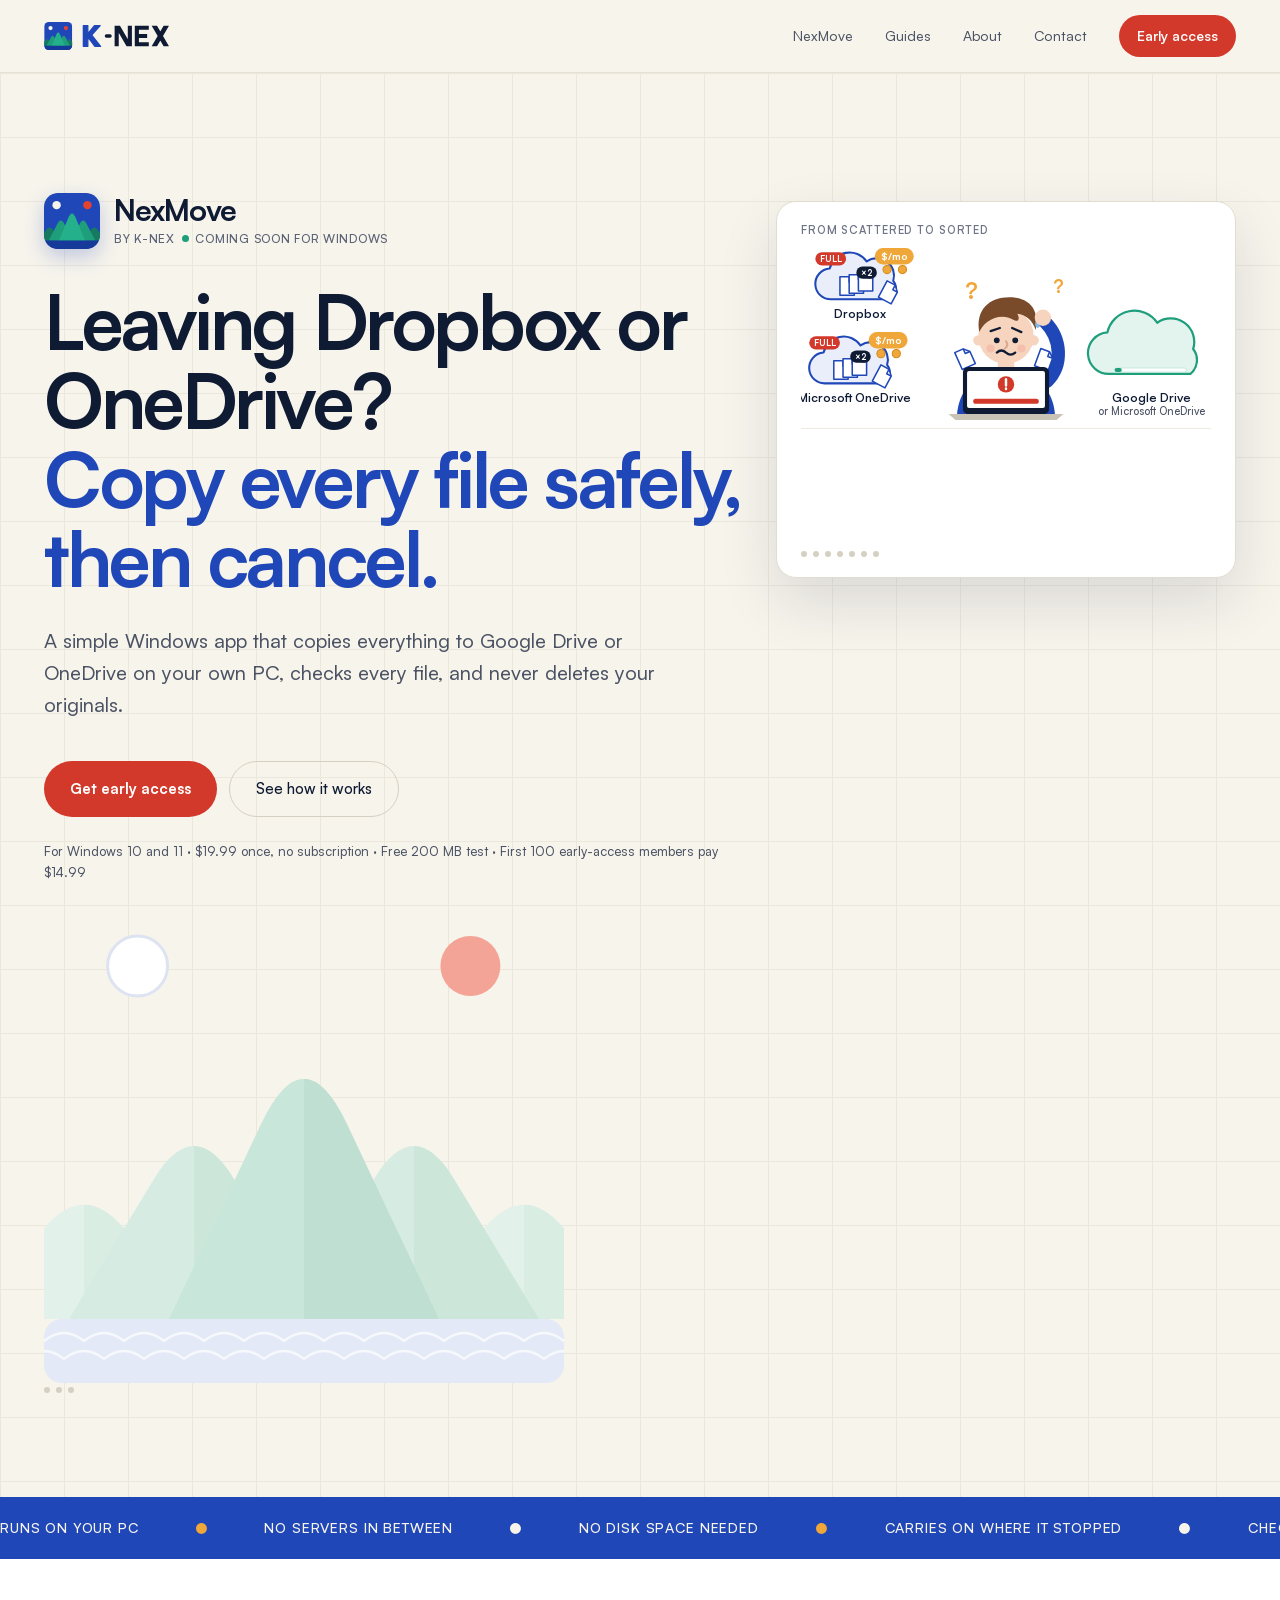
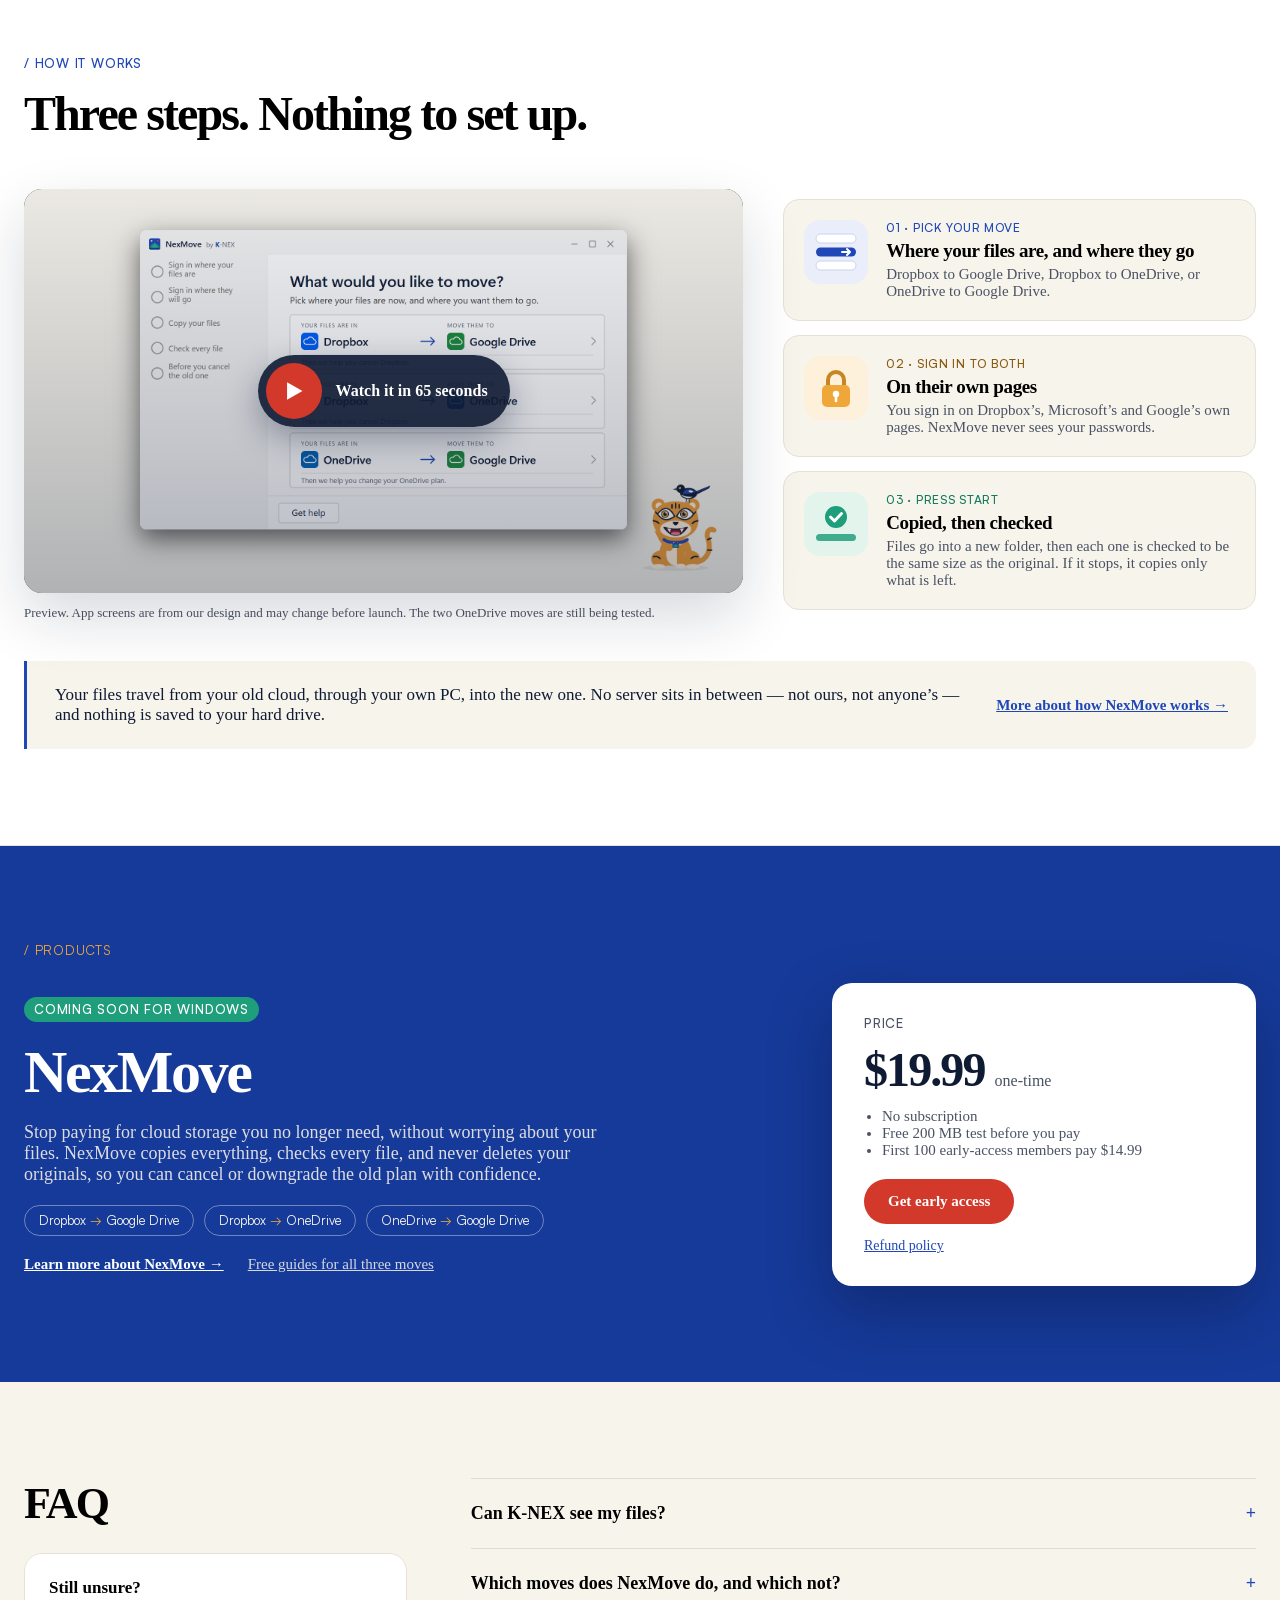
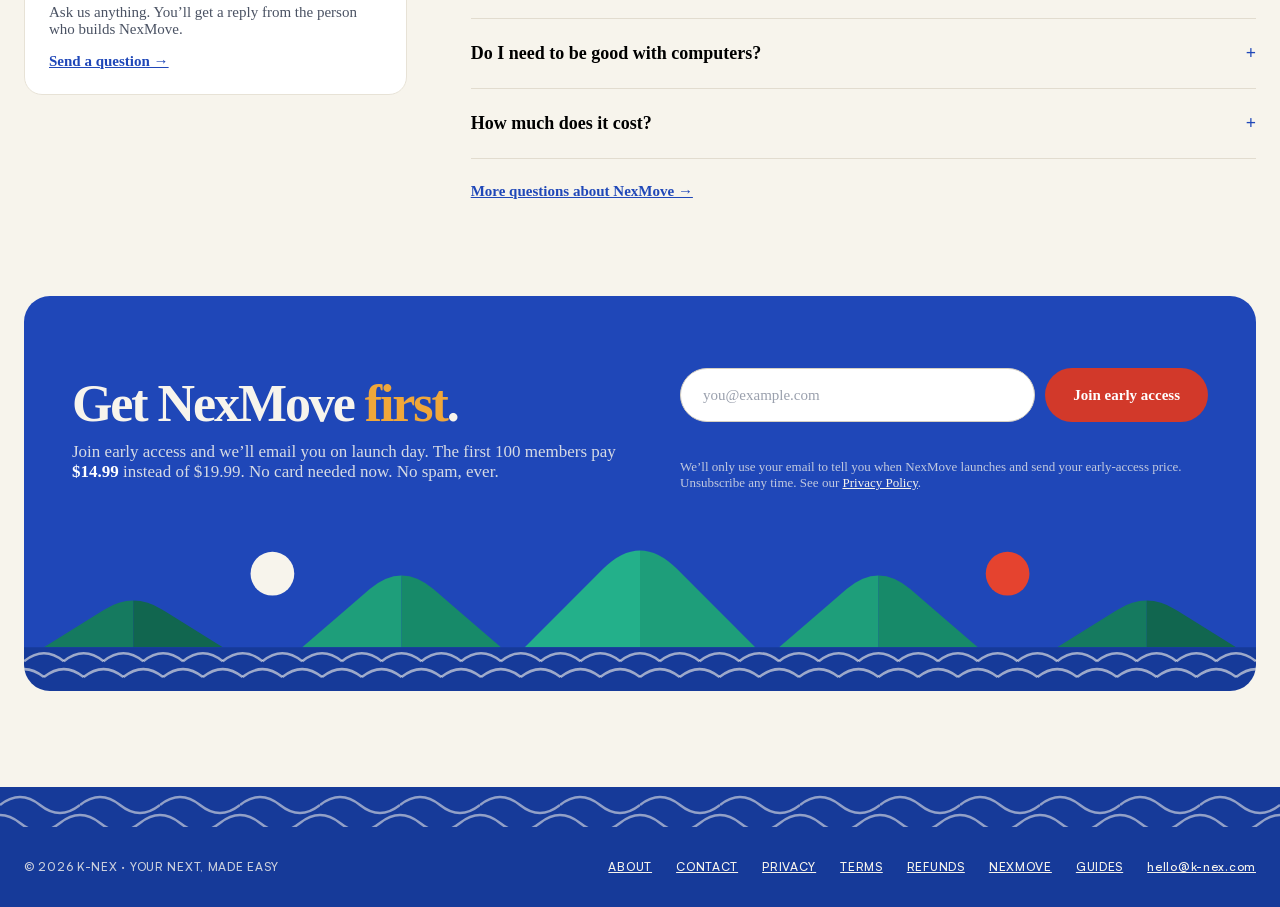
==== commit a09bf9a5: "Hero card: bigger receiving cloud with a mostly empty space bar Co-Authored-By: Claude Opus 5.5 <nor" ====
--- a/index.html
+++ b/index.html
@@ -78,11 +78,11 @@
 .knex-status{margin:12px 0 0;min-height:1.6em;font-family:'Satoshi',sans-serif;font-size:13px;color:#4A5263}
 .knex-status.ok{color:#1F47B8}.knex-status.err{color:#C93A2C}
 /* Hero card: a puzzled person whose clouds and PC are full and whose plans cost money every month, with files scattered over two clouds; the files pass through their PC into
-   the one drive they keep and they cheer up (10 s loop). Below, three worries, answered one at a time (7 s each).
-   Wide screens: beside the headline, set inside the faint Irworobongdo so the sun and moon show above it and the
-   waves below, like the panel in the screen painting; narrower: under the buttons. Plain shapes, not the services' logos. */
+   the one drive they keep and they cheer up (10 s loop). Below, the worries people have, answered one at a
+   time. Wide screens: beside the headline, over the faint peaks; narrower: under the buttons. Plain shapes,
+   not the services' logos. */
 .story{position:relative;z-index:1;box-sizing:border-box;width:100%;max-width:560px;margin:44px 0 0;padding:20px 24px 20px;background:#FFFFFF;border:1px solid #E2DCCF;border-radius:20px;box-shadow:0 24px 60px rgba(15,26,51,.12)}
-@media (min-width:1280px){.story-wrap{position:absolute;top:112px;right:-56px;width:600px;height:577px}.hero-bg{position:absolute;top:0;left:0;width:600px}.story{position:absolute;top:136px;left:80px;width:440px;margin:0;box-shadow:0 16px 40px rgba(15,26,51,.10)}.story-scenes{height:100px}}
+@media (min-width:1280px){.story{position:absolute;top:128px;right:24px;width:460px;margin:0}}
 .story-k{margin:0 0 6px;font-size:11px;font-weight:600;letter-spacing:.08em;text-transform:uppercase;color:#6E7586}
 .story-stage{display:block;width:100%;height:auto}
 .story-stage text{font-family:'Satoshi',sans-serif;font-size:12px;font-weight:600;fill:#0F1A33}
@@ -93,9 +93,7 @@
 .story-sc{position:absolute;inset:14px 0 0 0;opacity:0}
 .story-q{margin:0 0 8px;font-size:15px;font-style:italic;color:#5A6275}
 .story-a{margin:0;display:flex;gap:10px;align-items:flex-start;font-size:16px;font-weight:600;line-height:1.4;color:#0F1A33}
-.story-a i,.story-list i{flex:none;display:inline-flex;align-items:center;justify-content:center;width:22px;height:22px;margin-top:1px;border-radius:50%;background:#1E9E7A;color:#FFFFFF;font-style:normal;font-size:13px}
-.story-list{display:none;flex-direction:column;gap:8px;list-style:none;margin:8px 0 0;padding:14px 0 0;border-top:1px solid #EFEAE0}
-.story-list li{display:flex;gap:10px;align-items:center;font-size:15px;font-weight:600;line-height:1.4;color:#0F1A33}
+.story-a i{flex:none;display:inline-flex;align-items:center;justify-content:center;width:22px;height:22px;margin-top:1px;border-radius:50%;background:#1E9E7A;color:#FFFFFF;font-style:normal;font-size:13px}
 .story-dots{display:flex;gap:6px;margin-top:4px}
 .story-dots i{display:block;width:6px;height:6px;border-radius:999px;background:#D6D0C2}
 @media (max-width:560px){.story{padding:18px 16px 18px}.story-scenes{height:156px}}
@@ -109,29 +107,34 @@
   .story-stage .fly{animation:storyFlyA 10s ease-in-out infinite}
   .story-stage .fly.b{animation-name:storyFlyB;animation-delay:.35s}
   .story-stage .fly.c{animation-delay:.7s}
-  .story-sc{animation:storyScene 21s infinite}
-  .story-q{animation:storyQ 21s infinite}
-  .story-a{animation:storyA 21s infinite}
-  .story-dots i{animation:storyDot 21s infinite}
-  .story-sc:nth-child(2),.story-sc:nth-child(2) *,.story-dots i:nth-child(2){animation-delay:7s}
-  .story-sc:nth-child(3),.story-sc:nth-child(3) *,.story-dots i:nth-child(3){animation-delay:14s}
+  .story-sc{animation:storyScene 35s infinite}
+  .story-q{animation:storyQ 35s infinite}
+  .story-a{animation:storyA 35s infinite}
+  .story-dots i{animation:storyDot 35s infinite}
+  .story-sc:nth-child(2),.story-sc:nth-child(2) *,.story-dots i:nth-child(2){animation-delay:5s}
+  .story-sc:nth-child(3),.story-sc:nth-child(3) *,.story-dots i:nth-child(3){animation-delay:10s}
+  .story-sc:nth-child(4),.story-sc:nth-child(4) *,.story-dots i:nth-child(4){animation-delay:15s}
+  .story-sc:nth-child(5),.story-sc:nth-child(5) *,.story-dots i:nth-child(5){animation-delay:20s}
+  .story-sc:nth-child(6),.story-sc:nth-child(6) *,.story-dots i:nth-child(6){animation-delay:25s}
+  .story-sc:nth-child(7),.story-sc:nth-child(7) *,.story-dots i:nth-child(7){animation-delay:30s}
   @keyframes storyPuzzled{0%,52%{opacity:1}60%,92%{opacity:0}100%{opacity:1}}
   @keyframes storyGlad{0%,56%{opacity:0}62%,90%{opacity:1}98%,100%{opacity:0}}
   @keyframes storyCoin{0%{transform:translateY(0);opacity:1}100%{transform:translateY(16px);opacity:0}}
   @keyframes storyHuh{0%,100%{transform:translateY(0) rotate(0)}30%{transform:translateY(-4px) rotate(-14deg)}65%{transform:translateY(-1px) rotate(12deg)}}
   @keyframes storyFlyA{0%,34%{transform:translate(62px,38px);opacity:0}37%{opacity:1}44%,47%{transform:translate(193px,124px)}55%{transform:translate(326px,108px);opacity:1}58%,100%{transform:translate(326px,108px);opacity:0}}
   @keyframes storyFlyB{0%,34%{transform:translate(56px,116px);opacity:0}37%{opacity:1}44%,47%{transform:translate(193px,124px)}55%{transform:translate(326px,108px);opacity:1}58%,100%{transform:translate(326px,108px);opacity:0}}
-  @keyframes storyScene{0%{opacity:0;transform:translateY(8px)}2%,31%{opacity:1;transform:none}33.33%,100%{opacity:0;transform:translateY(-8px)}}
-  @keyframes storyQ{0%,4.76%{opacity:1}6.67%,100%{opacity:.55}}
-  @keyframes storyA{0%,4.76%{opacity:0;transform:translateX(-6px)}6.67%,100%{opacity:1;transform:none}}
-  @keyframes storyDot{0%,33.2%{width:22px;background:#1F47B8}33.33%,100%{width:6px;background:#D6D0C2}}
+  @keyframes storyScene{0%{opacity:0;transform:translateY(8px)}1.14%,13.71%{opacity:1;transform:none}14.57%,100%{opacity:0;transform:translateY(-8px)}}
+  @keyframes storyQ{0%,2.86%{opacity:1}4%,100%{opacity:.55}}
+  @keyframes storyA{0%,2.86%{opacity:0;transform:translateX(-6px)}4%,100%{opacity:1;transform:none}}
+  @keyframes storyDot{0%,14.19%{width:22px;background:#1F47B8}14.29%,100%{width:6px;background:#D6D0C2}}
 }
-/* Without motion: the happy ending, and three short promises instead of answers that change by themselves. */
+/* Without motion: the happy ending, and every answer in a list. */
 @media (prefers-reduced-motion: reduce){
   .story-stage .puzzled{opacity:0}
   .story-stage .glad,.story-stage .ok{opacity:1}
-  .story-scenes,.story-dots{display:none}
-  .story-list{display:flex}
+  .story-scenes{height:auto}
+  .story-sc{position:static;opacity:1;padding-top:14px}
+  .story-dots{display:none}
 }
 .sr,.hp{position:absolute!important;width:1px;height:1px;overflow:hidden;clip:rect(0 0 0 0);white-space:nowrap}
 </style>
@@ -207,11 +210,15 @@
             <text x="44" y="66" text-anchor="middle">Microsoft OneDrive</text>
           </g>
           <g>
-            <path transform="translate(286 76) scale(1.25)" d="M16 48A15 15 0 0 1 14 18A20 20 0 0 1 50 11A17 17 0 0 1 76 30A13 13 0 0 1 74 48Z" fill="#E3F4EE" stroke="#1E9E7A" stroke-width="1.7" stroke-linejoin="round"/>
+            <!-- the drive you keep: bigger than the full clouds, with a space bar that stays mostly empty -->
+            <path transform="translate(280 60) scale(1.35)" d="M16 48A15 15 0 0 1 14 18A20 20 0 0 1 50 11A17 17 0 0 1 76 30A13 13 0 0 1 74 48Z" fill="#E3F4EE" stroke="#1E9E7A" stroke-width="1.6" stroke-linejoin="round"/>
+            <rect x="306" y="119" width="70" height="4" rx="2" fill="#FFFFFF" stroke="#BFE3D6" stroke-width=".8"/>
+            <rect x="306" y="119" width="7" height="4" rx="2" fill="#1E9E7A" class="puzzled"/>
+            <rect x="306" y="119" width="18" height="4" rx="2" fill="#1E9E7A" class="glad"/>
             <g class="ok">
-              <path transform="translate(312 112)" d="M0 4a2 2 0 0 1 2-2h7l2 2h11a2 2 0 0 1 2 2v12a2 2 0 0 1-2 2H2a2 2 0 0 1-2-2z" fill="#E9EEFA" stroke="#1F47B8" stroke-width="1.6" stroke-linejoin="round"/>
-              <path transform="translate(342 112)" d="M0 4a2 2 0 0 1 2-2h7l2 2h11a2 2 0 0 1 2 2v12a2 2 0 0 1-2 2H2a2 2 0 0 1-2-2z" fill="#E6F0FA" stroke="#2C6FB7" stroke-width="1.6" stroke-linejoin="round"/>
-              <circle cx="382" cy="92" r="9" fill="#1E9E7A"/><path d="M378 92l3 3 5-5" fill="none" stroke="#FFFFFF" stroke-width="2.2" stroke-linecap="round" stroke-linejoin="round"/>
+              <path transform="translate(312 94)" d="M0 4a2 2 0 0 1 2-2h7l2 2h11a2 2 0 0 1 2 2v12a2 2 0 0 1-2 2H2a2 2 0 0 1-2-2z" fill="#E9EEFA" stroke="#1F47B8" stroke-width="1.6" stroke-linejoin="round"/>
+              <path transform="translate(344 94)" d="M0 4a2 2 0 0 1 2-2h7l2 2h11a2 2 0 0 1 2 2v12a2 2 0 0 1-2 2H2a2 2 0 0 1-2-2z" fill="#E6F0FA" stroke="#2C6FB7" stroke-width="1.6" stroke-linejoin="round"/>
+              <circle cx="384" cy="76" r="9" fill="#1E9E7A"/><path d="M380 76l3 3 5-5" fill="none" stroke="#FFFFFF" stroke-width="2.2" stroke-linecap="round" stroke-linejoin="round"/>
             </g>
             <text x="342" y="152" text-anchor="middle">Google Drive</text>
             <text x="342" y="165" text-anchor="middle" style="font-size:10.5px;font-weight:500;fill:#4A5263">or Microsoft OneDrive</text>
@@ -253,15 +260,25 @@
           <g class="fly"><path d="M0 0h9l5 5v13H0z" fill="#FFFFFF" stroke="#1F47B8" stroke-width="1.5" stroke-linejoin="round"/><path d="M9 0v5h5" fill="none" stroke="#1F47B8" stroke-width="1.5" stroke-linejoin="round"/></g><g class="fly b"><path d="M0 0h9l5 5v13H0z" fill="#FFFFFF" stroke="#1F47B8" stroke-width="1.5" stroke-linejoin="round"/><path d="M9 0v5h5" fill="none" stroke="#1F47B8" stroke-width="1.5" stroke-linejoin="round"/></g><g class="fly c"><path d="M0 0h9l5 5v13H0z" fill="#FFFFFF" stroke="#1F47B8" stroke-width="1.5" stroke-linejoin="round"/><path d="M9 0v5h5" fill="none" stroke="#1F47B8" stroke-width="1.5" stroke-linejoin="round"/></g>
         </svg>
         <div class="story-scenes">
+          <div class="story-sc"><p class="story-q">“My clouds are full, my PC is full, and I pay every month for more than one plan.”</p><p class="story-a"><i>✓</i><span>Move each one into the drive you keep, check every file, then cancel the rest.</span></p></div>
+          <div class="story-sc"><p class="story-q">“My PC is full too. Will this fill it up?”</p><p class="story-a"><i>✓</i><span>No. Files pass through your own PC on the way, never anyone else’s server, and nothing is saved on it.</span></p></div>
+          <div class="story-sc"><p class="story-q">“The same files are in both places. Won’t it be a mess?”</p><p class="story-a"><i>✓</i><span>No. Each account lands in its own folder, named after it, so nothing gets mixed up.</span></p></div>
+          <div class="story-sc"><p class="story-q">“What if a file goes missing?”</p><p class="story-a"><i>✓</i><span>NexMove checks every file after copying, and shows any that need another go.</span></p></div>
+          <div class="story-sc"><p class="story-q">“Will it slow down the Wi-Fi at home?”</p><p class="story-a"><i>✓</i><span>Gentle speed leaves room for TV and video calls. Full speed when you want it.</span></p></div>
+          <div class="story-sc"><p class="story-q">“What should I check before I cancel?”</p><p class="story-a"><i>✓</i><span>A short checklist: shared links, phone photos and where you pay.</span></p></div>
           <div class="story-sc"><p class="story-q">“Could my originals get deleted?”</p><p class="story-a"><i>✓</i><span>Never. NexMove only reads them and makes a copy.</span></p></div>
-          <div class="story-sc"><p class="story-q">“What if a file goes missing?”</p><p class="story-a"><i>✓</i><span>NexMove checks every file after copying, and shows any that need another go.</span></p></div>
-          <div class="story-sc"><p class="story-q">“My PC is full too. Will this fill it up?”</p><p class="story-a"><i>✓</i><span>No. Files only pass through on the way. Nothing is saved on your PC.</span></p></div>
         </div>
-        <ul class="story-list">
-          <li><i>✓</i>Never deletes your originals.</li>
-          <li><i>✓</i>Checks every file after copying.</li>
-          <li><i>✓</i>Nothing is saved on your PC.</li>
-        </ul>
+        <div class="story-dots"><i></i><i></i><i></i><i></i><i></i><i></i><i></i></div>
+      </div>
+      <ul class="sr">
+        <li>My clouds are full, my PC is full, and I pay every month for more than one plan. Move each one into the drive you keep, check every file, then cancel the rest.</li>
+        <li>My PC is full too. Will this fill it up? No. Files pass through your own PC on the way, never anyone else’s server, and nothing is saved on it.</li>
+        <li>The same files are in both places. Won’t it be a mess? No. Each account lands in its own folder, named after it, so nothing gets mixed up.</li>
+        <li>What if a file goes missing? NexMove checks every file after copying, and shows any that need another go.</li>
+        <li>Will it slow down the Wi-Fi at home? Gentle speed leaves room for TV and video calls. Full speed when you want it.</li>
+        <li>What should I check before I cancel? A short checklist: shared links, phone photos and where you pay.</li>
+        <li>Could my originals get deleted? Never. NexMove only reads them and makes a copy.</li>
+      </ul>
         <div class="story-dots"><i></i><i></i><i></i></div>
       </div>
       </div>
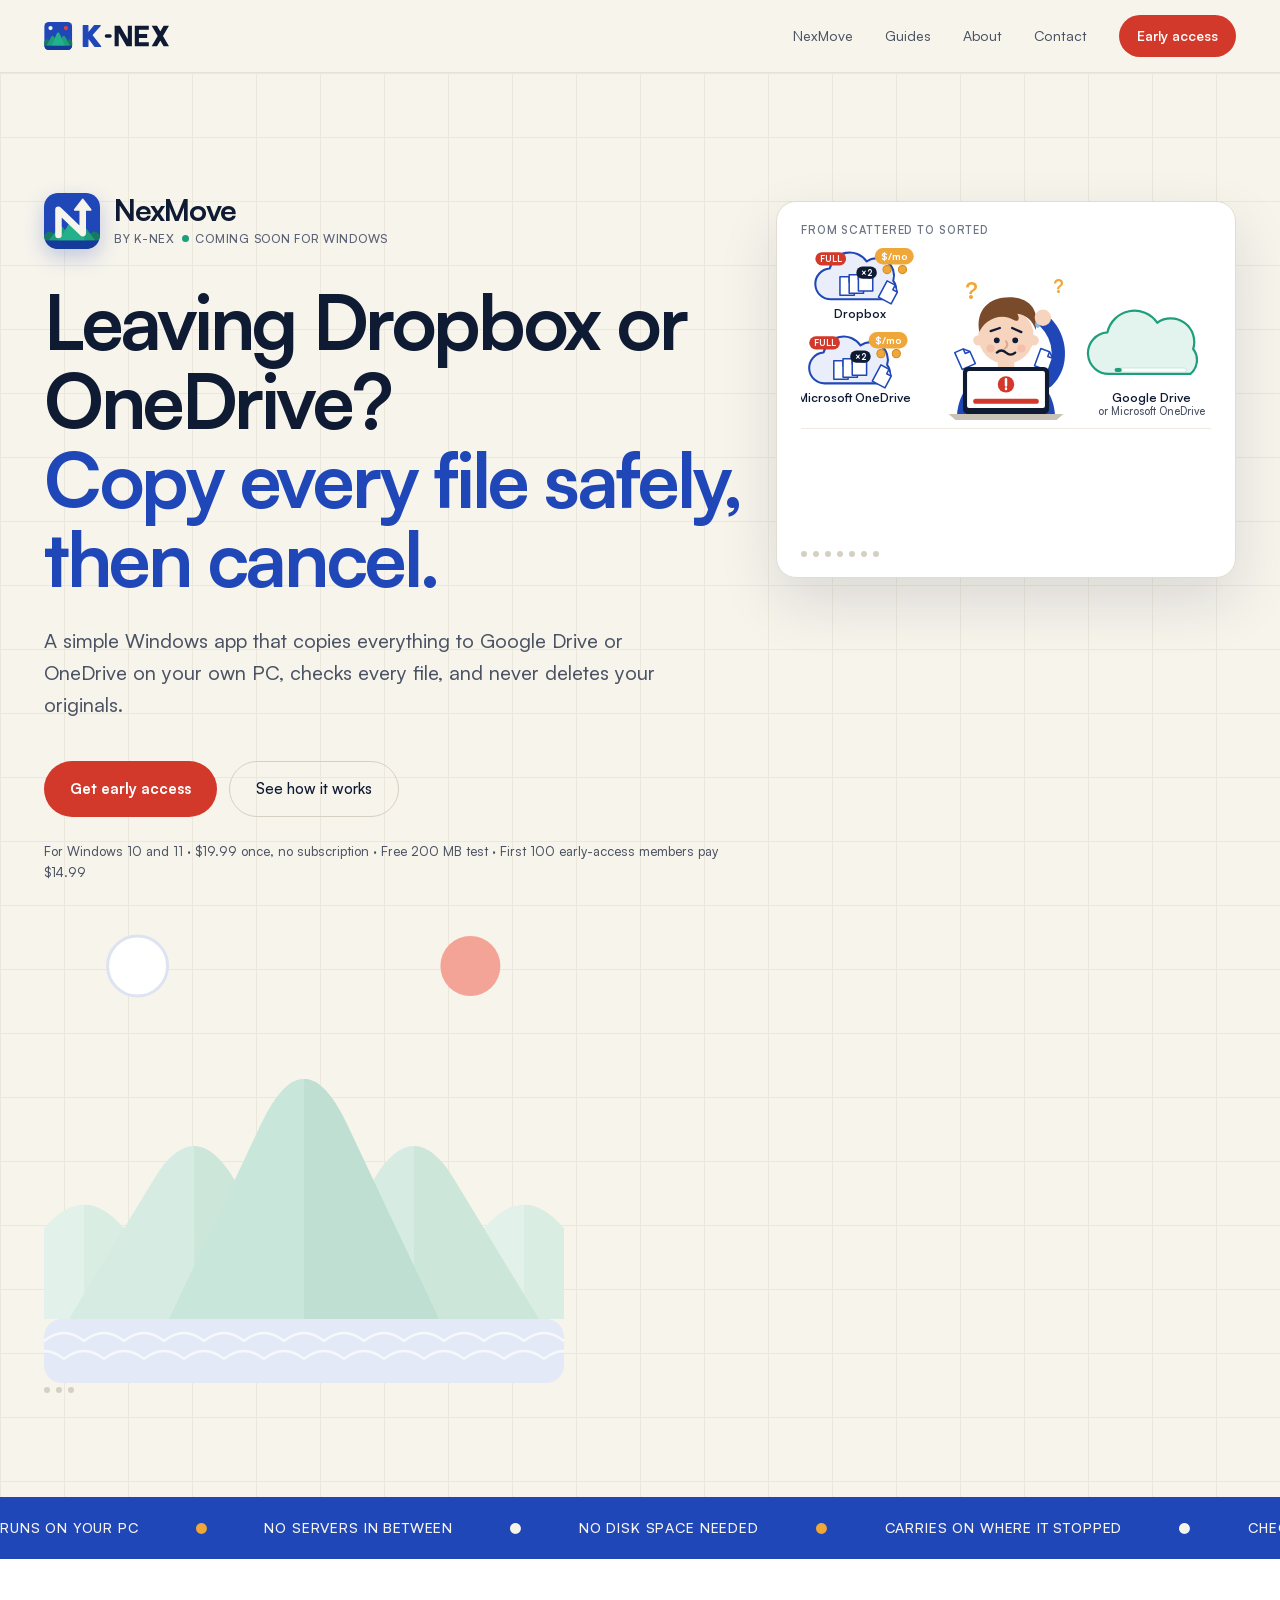
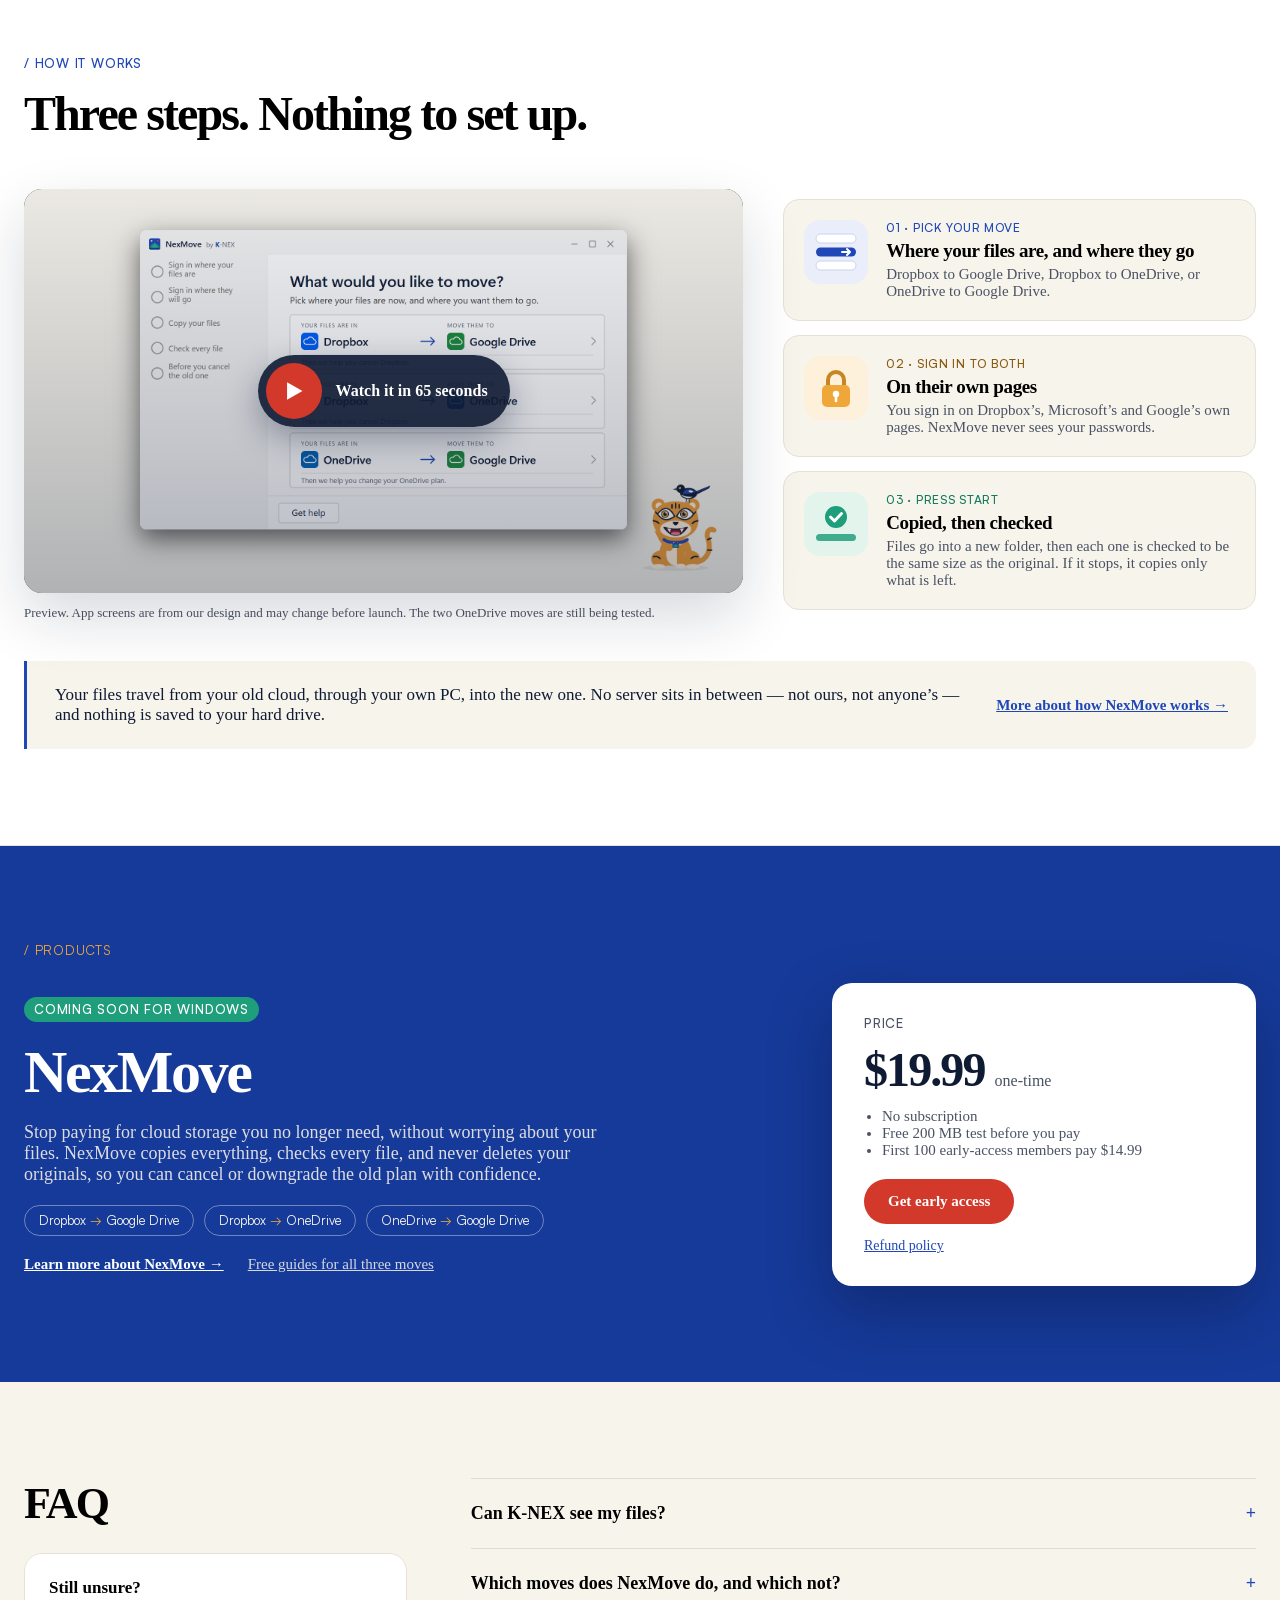
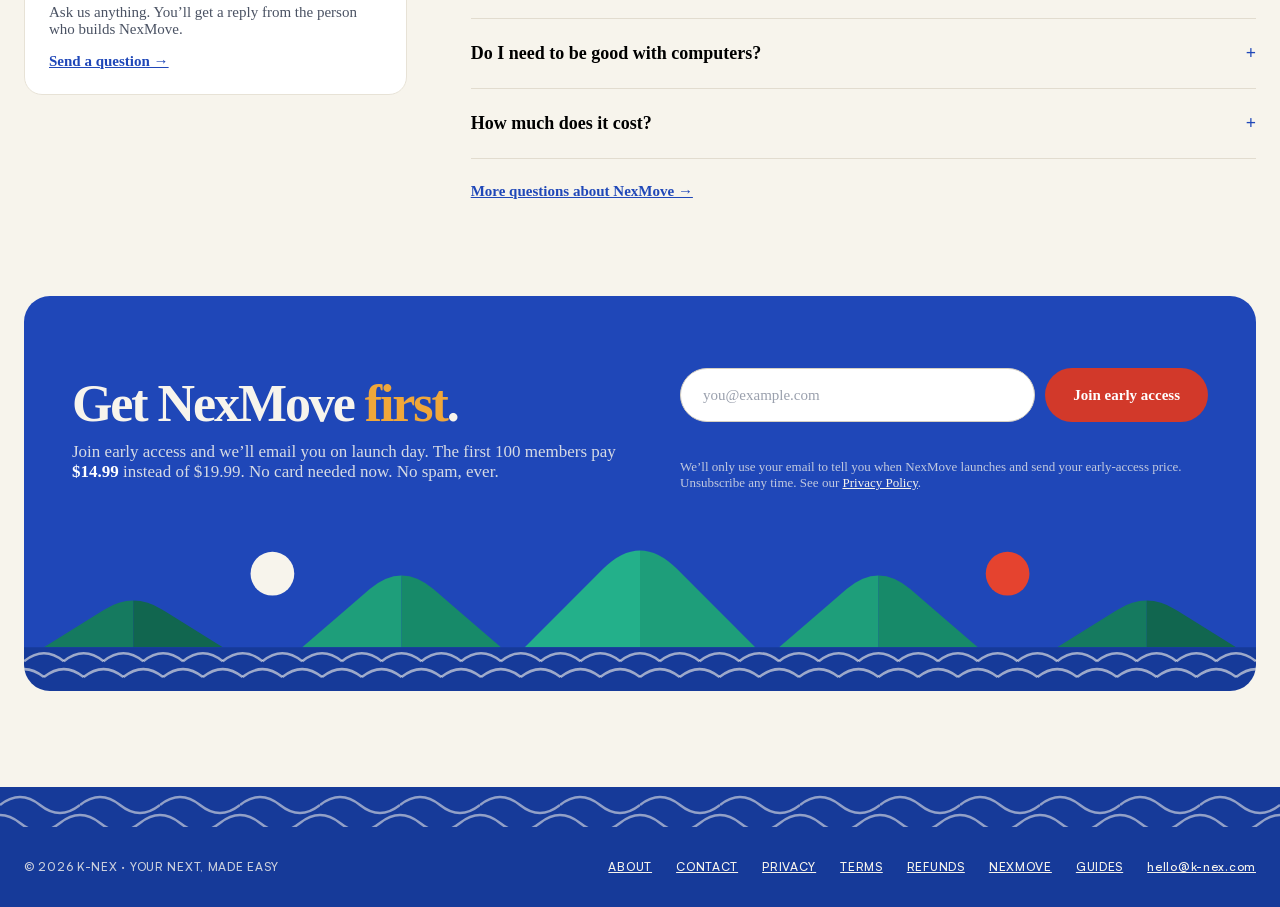
==== commit 5d1acd11: "NexMove badge: its own app icon (an N-shaped path over the peaks) Co-Authored-By: Claude Opus 5.5 <n" ====
--- a/index.html
+++ b/index.html
@@ -169,7 +169,7 @@
 
   <section id="top" style="position: relative; overflow: hidden; background-color: #F7F4EC; background-image: linear-gradient(#ECE7DC 1px, transparent 1px), linear-gradient(90deg, #ECE7DC 1px, transparent 1px); background-size: 64px 64px">
     <div class="hero-in" style="max-width: 1240px; margin: 0 auto; position: relative">
-      <div class="lockup"><svg viewBox="0 0 120 120" aria-hidden="true" focusable="false"><defs><clipPath id="nmh"><rect width="120" height="120" rx="26"/></clipPath></defs><g clip-path="url(#nmh)"><rect width="120" height="120" fill="#1F47B8"/><circle cx="27" cy="26" r="9" fill="#F7F4EC"/><circle cx="93" cy="26" r="9" fill="#E5432F"/><path d="M-14 102L3.68 80.24Q12 68 20.32 80.24L38 102Z" fill="#157A5F"/><path d="M82 102L99.68 80.24Q108 68 116.32 80.24L134 102Z" fill="#157A5F"/><path d="M10 102L27.68 68Q36 50 44.32 68L62 102Z" fill="#1E9E7A"/><path d="M58 102L75.68 68Q84 50 92.32 68L110 102Z" fill="#1E9E7A"/><path d="M32 102L51.04 55.76Q60 32 68.96 55.76L88 102Z" fill="#23B08A"/><rect y="102" width="120" height="18" fill="#163A99"/></g></svg><div><p class="name">NexMove</p><p class="sub">by K-NEX <span class="soon"><i></i>Coming soon for Windows</span></p></div></div>
+      <div class="lockup"><svg viewBox="0 0 120 120" aria-hidden="true" focusable="false"><defs><clipPath id="nmh"><rect width="120" height="120" rx="26"/></clipPath></defs><g clip-path="url(#nmh)"><rect width="120" height="120" fill="#1F47B8"/><g transform="translate(0 102) scale(1 0.7) translate(0 -102)"><path d="M-14 102L3.68 80.24Q12 68 20.32 80.24L38 102Z" fill="#157A5F"/><path d="M82 102L99.68 80.24Q108 68 116.32 80.24L134 102Z" fill="#157A5F"/><path d="M10 102L27.68 68Q36 50 44.32 68L62 102Z" fill="#1E9E7A"/><path d="M58 102L75.68 68Q84 50 92.32 68L110 102Z" fill="#1E9E7A"/><path d="M32 102L51.04 55.76Q60 32 68.96 55.76L88 102Z" fill="#23B08A"/></g><rect y="102" width="120" height="18" fill="#163A99"/><path d="M31 90V36L83 86V36" fill="none" stroke="#F7F4EC" stroke-width="14" stroke-linecap="round" stroke-linejoin="round"/><path d="M83 14L100 36H66Z" fill="#F7F4EC" stroke="#F7F4EC" stroke-width="4" stroke-linejoin="round"/></g></svg><div><p class="name">NexMove</p><p class="sub">by K-NEX <span class="soon"><i></i>Coming soon for Windows</span></p></div></div>
       <h1 style="margin: 0 0 28px; font-size: clamp(40px, 9vw, 76px); line-height: 1.04; font-weight: 700; letter-spacing: -0.045em; max-width: 700px">Leaving Dropbox or OneDrive?<br><span style="color: #1F47B8">Copy every file safely, then cancel.</span></h1>
       <p style="margin: 0 0 40px; font-size: 20px; color: #4A5263; max-width: 620px">A simple Windows app that copies everything to Google Drive or OneDrive on your own PC, checks every file, and never deletes your originals.</p>
       <div style="display: flex; flex-wrap: wrap; gap: 12px; align-items: center">
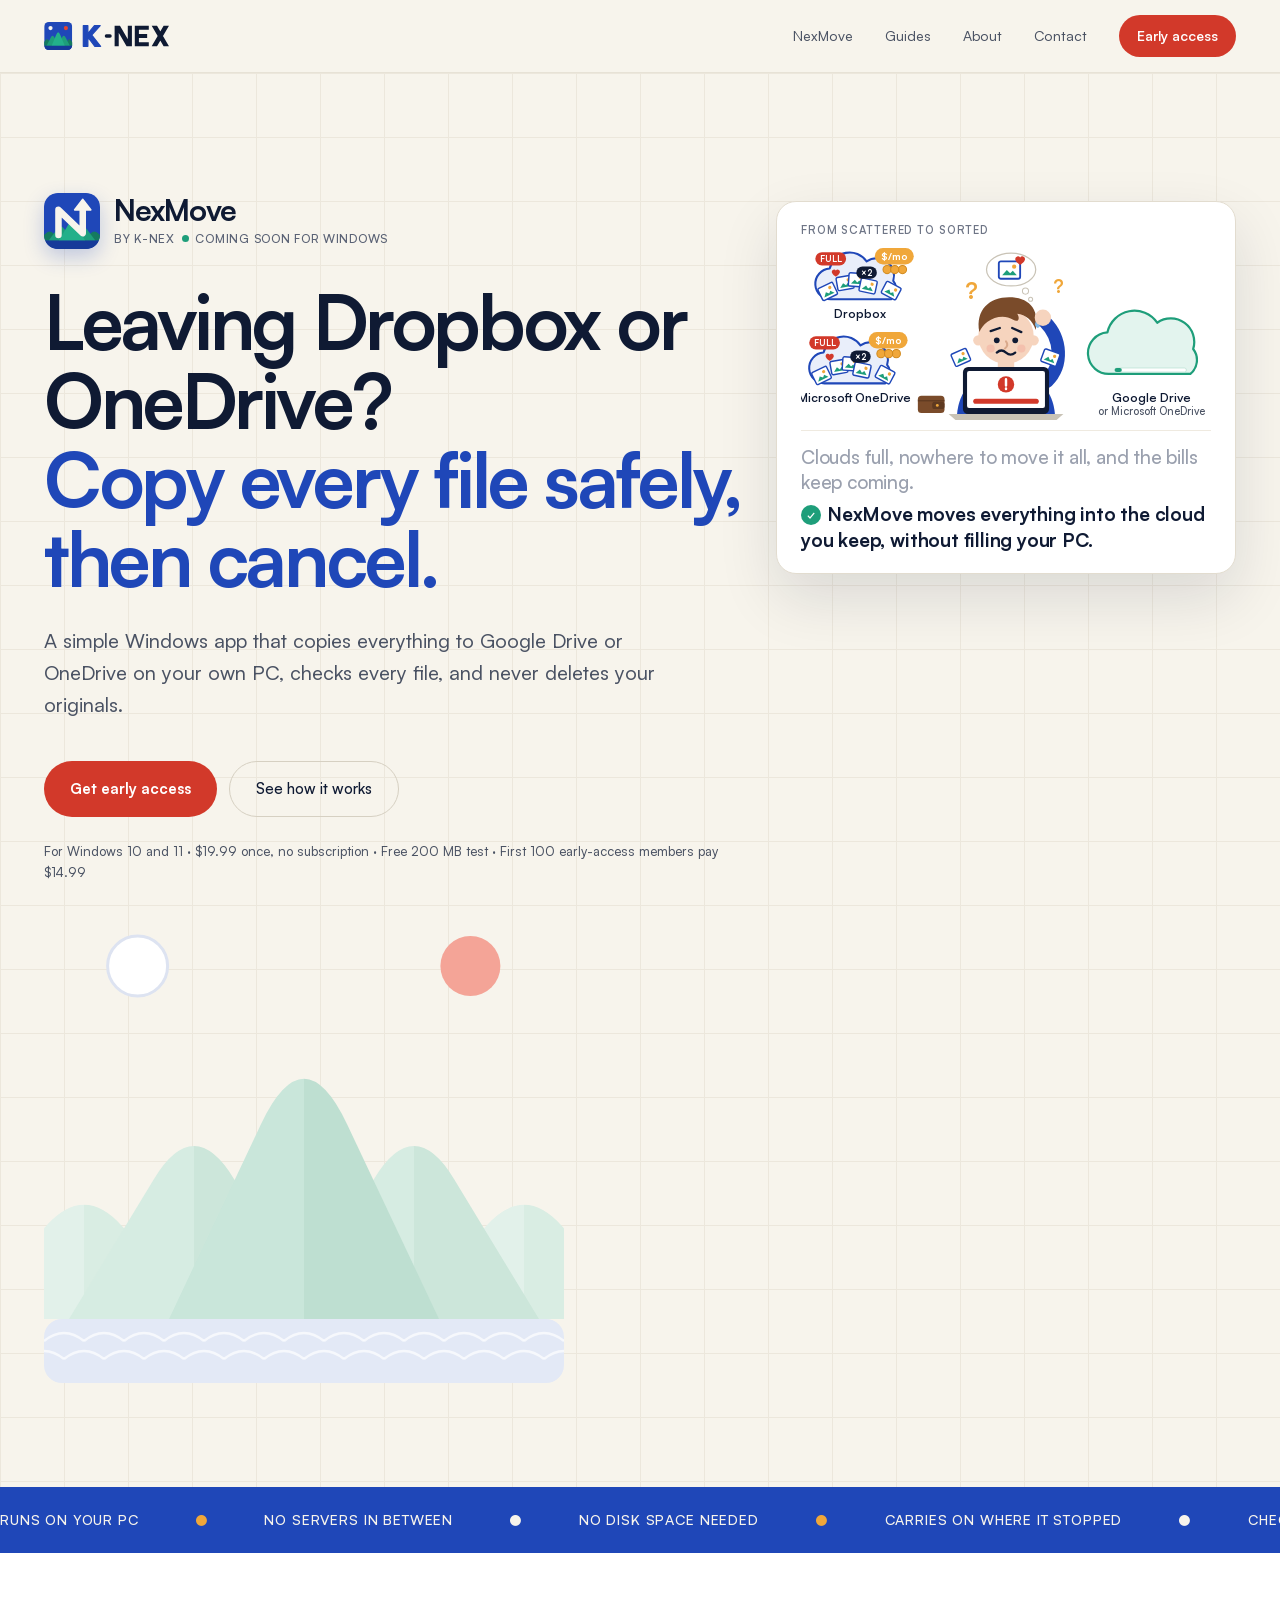
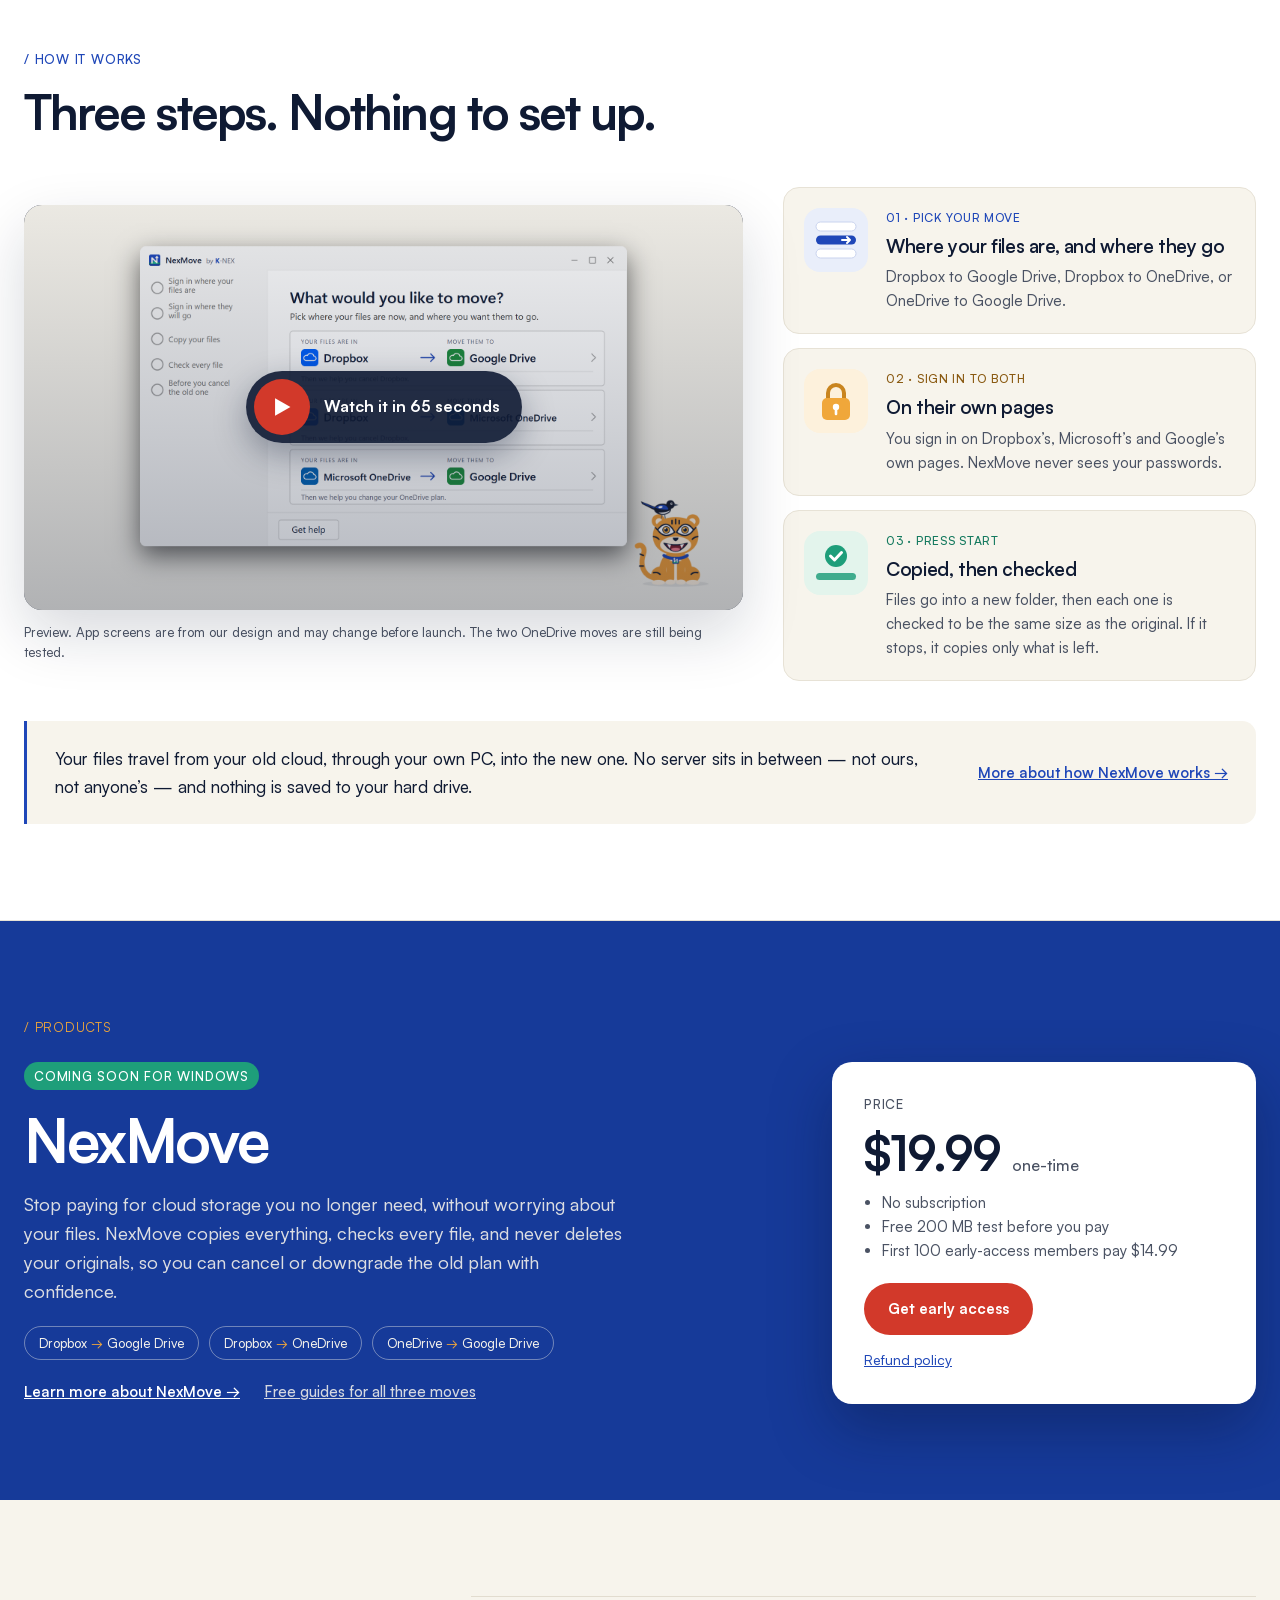
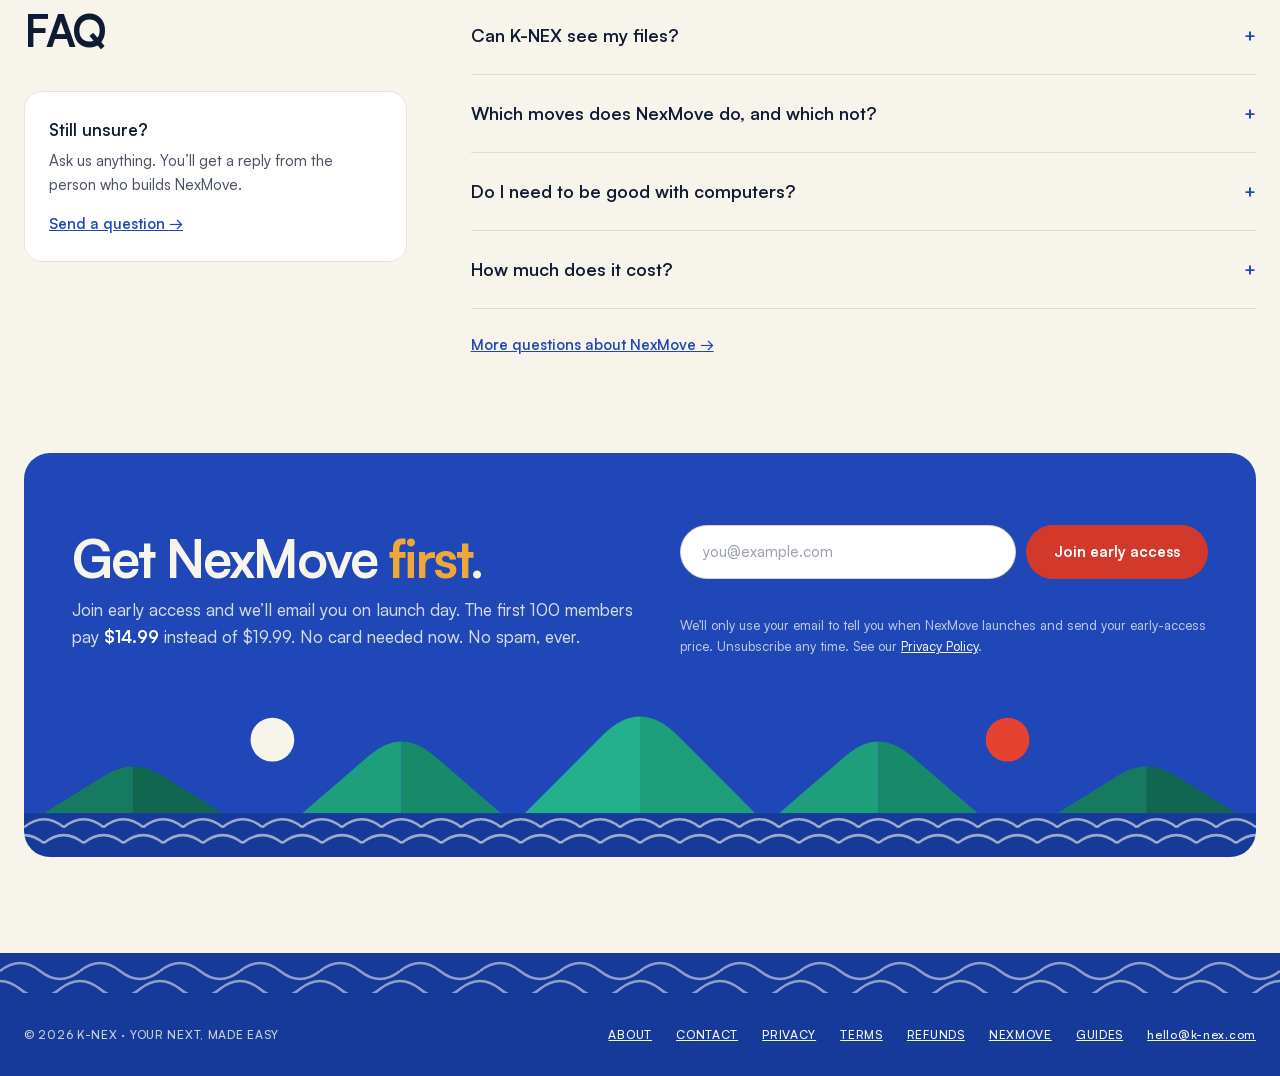
==== commit 13743109: "Hero card: one before-and-after line; precious photos, a leaking wallet The seven rotating answers b" ====
--- a/index.html
+++ b/index.html
@@ -77,10 +77,10 @@
 .knex-btn:focus-visible,.knex-input:focus-visible{outline:2px solid #1F47B8;outline-offset:3px}
 .knex-status{margin:12px 0 0;min-height:1.6em;font-family:'Satoshi',sans-serif;font-size:13px;color:#4A5263}
 .knex-status.ok{color:#1F47B8}.knex-status.err{color:#C93A2C}
-/* Hero card: a puzzled person whose clouds and PC are full and whose plans cost money every month, with files scattered over two clouds; the files pass through their PC into
-   the one drive they keep and they cheer up (10 s loop). Below, the worries people have, answered one at a
-   time. Wide screens: beside the headline, over the faint peaks; narrower: under the buttons. Plain shapes,
-   not the services' logos. */
+/* Hero card: a puzzled person whose precious photos are piled up in two full clouds they can't manage or give up, whose PC is full and whose plans keep costing money (coins drip from each plan, banknotes fly out of the wallet); the files pass through their PC into
+   the one drive they keep and they cheer up (10 s loop). Below, one sentence: before, then after, each half lit
+   in step with the picture. Wide screens: beside the headline, over the faint peaks; narrower: under the
+   buttons. Plain shapes, not the services' logos. */
 .story{position:relative;z-index:1;box-sizing:border-box;width:100%;max-width:560px;margin:44px 0 0;padding:20px 24px 20px;background:#FFFFFF;border:1px solid #E2DCCF;border-radius:20px;box-shadow:0 24px 60px rgba(15,26,51,.12)}
 @media (min-width:1280px){.story{position:absolute;top:128px;right:24px;width:460px;margin:0}}
 .story-k{margin:0 0 6px;font-size:11px;font-weight:600;letter-spacing:.08em;text-transform:uppercase;color:#6E7586}
@@ -88,53 +88,44 @@
 .story-stage text{font-family:'Satoshi',sans-serif;font-size:12px;font-weight:600;fill:#0F1A33}
 .story-stage .fly,.story-stage .ok{opacity:0}
 .story-stage .glad{opacity:0}
-.story-scenes{position:relative;height:118px;margin-top:8px;border-top:1px solid #EFEAE0}
 .story-stage .coin{opacity:1}
-.story-sc{position:absolute;inset:14px 0 0 0;opacity:0}
-.story-q{margin:0 0 8px;font-size:15px;font-style:italic;color:#5A6275}
-.story-a{margin:0;display:flex;gap:10px;align-items:flex-start;font-size:16px;font-weight:600;line-height:1.4;color:#0F1A33}
-.story-a i{flex:none;display:inline-flex;align-items:center;justify-content:center;width:22px;height:22px;margin-top:1px;border-radius:50%;background:#1E9E7A;color:#FFFFFF;font-style:normal;font-size:13px}
-.story-dots{display:flex;gap:6px;margin-top:4px}
-.story-dots i{display:block;width:6px;height:6px;border-radius:999px;background:#D6D0C2}
-@media (max-width:560px){.story{padding:18px 16px 18px}.story-scenes{height:156px}}
+.story-stage .bill{opacity:0}
+.story-line{margin:10px 0 0;padding-top:14px;border-top:1px solid #EFEAE0;font-size:19px;font-weight:700;line-height:1.35;letter-spacing:-.01em;color:#0F1A33}
+.story-line .was{display:block;margin-bottom:6px;color:#9AA0AE;font-weight:500}
+.story-line .now i{display:inline-flex;align-items:center;justify-content:center;width:20px;height:20px;margin-right:6px;border-radius:50%;background:#1E9E7A;color:#FFFFFF;font-style:normal;font-size:12px;vertical-align:2px}
+@media (max-width:560px){.story{padding:18px 16px 18px}.story-line{font-size:17px}}
 @media (prefers-reduced-motion: no-preference){
   .story-stage .puzzled{animation:storyPuzzled 10s infinite}
   .story-stage .glad{animation:storyGlad 10s infinite}
   .story-stage .ok{animation:storyGlad 10s infinite}
   .story-stage .huh{animation:storyHuh 1.6s ease-in-out infinite;transform-box:fill-box;transform-origin:center}
   .story-stage .coin{animation:storyCoin 1.4s ease-in infinite;transform-box:fill-box}
-  .story-stage .coin.c2{animation-delay:.7s}
+  .story-stage .coin.c2{animation-delay:.47s}
+  .story-stage .coin.c3{animation-delay:.93s}
+  .story-stage .bill{animation:storyBill1 2.1s ease-out infinite;transform-box:fill-box;transform-origin:center}
+  .story-stage .bill.b2{animation-name:storyBill2;animation-delay:.7s}
+  .story-stage .bill.b3{animation-name:storyBill3;animation-delay:1.4s}
   .story-stage .fly{animation:storyFlyA 10s ease-in-out infinite}
   .story-stage .fly.b{animation-name:storyFlyB;animation-delay:.35s}
   .story-stage .fly.c{animation-delay:.7s}
-  .story-sc{animation:storyScene 35s infinite}
-  .story-q{animation:storyQ 35s infinite}
-  .story-a{animation:storyA 35s infinite}
-  .story-dots i{animation:storyDot 35s infinite}
-  .story-sc:nth-child(2),.story-sc:nth-child(2) *,.story-dots i:nth-child(2){animation-delay:5s}
-  .story-sc:nth-child(3),.story-sc:nth-child(3) *,.story-dots i:nth-child(3){animation-delay:10s}
-  .story-sc:nth-child(4),.story-sc:nth-child(4) *,.story-dots i:nth-child(4){animation-delay:15s}
-  .story-sc:nth-child(5),.story-sc:nth-child(5) *,.story-dots i:nth-child(5){animation-delay:20s}
-  .story-sc:nth-child(6),.story-sc:nth-child(6) *,.story-dots i:nth-child(6){animation-delay:25s}
-  .story-sc:nth-child(7),.story-sc:nth-child(7) *,.story-dots i:nth-child(7){animation-delay:30s}
+  .story-line .was{animation:storyWas 10s infinite}
+  .story-line .now{animation:storyNow 10s infinite}
   @keyframes storyPuzzled{0%,52%{opacity:1}60%,92%{opacity:0}100%{opacity:1}}
   @keyframes storyGlad{0%,56%{opacity:0}62%,90%{opacity:1}98%,100%{opacity:0}}
-  @keyframes storyCoin{0%{transform:translateY(0);opacity:1}100%{transform:translateY(16px);opacity:0}}
+  @keyframes storyWas{0%,52%{color:#D2392A}60%,92%{color:#9AA0AE}100%{color:#D2392A}}
+  @keyframes storyNow{0%,56%{opacity:.35}62%,90%{opacity:1}98%,100%{opacity:.35}}
+  @keyframes storyBill1{0%{transform:translate(0,4px) rotate(0);opacity:0}15%{opacity:1}100%{transform:translate(-20px,-34px) rotate(-38deg);opacity:0}}
+  @keyframes storyBill2{0%{transform:translate(0,4px) rotate(0);opacity:0}15%{opacity:1}100%{transform:translate(4px,-42px) rotate(24deg);opacity:0}}
+  @keyframes storyBill3{0%{transform:translate(0,4px) rotate(0);opacity:0}15%{opacity:1}100%{transform:translate(-30px,-18px) rotate(-60deg);opacity:0}}
+  @keyframes storyCoin{0%{transform:translateY(0);opacity:1}100%{transform:translateY(24px);opacity:0}}
   @keyframes storyHuh{0%,100%{transform:translateY(0) rotate(0)}30%{transform:translateY(-4px) rotate(-14deg)}65%{transform:translateY(-1px) rotate(12deg)}}
   @keyframes storyFlyA{0%,34%{transform:translate(62px,38px);opacity:0}37%{opacity:1}44%,47%{transform:translate(193px,124px)}55%{transform:translate(326px,108px);opacity:1}58%,100%{transform:translate(326px,108px);opacity:0}}
   @keyframes storyFlyB{0%,34%{transform:translate(56px,116px);opacity:0}37%{opacity:1}44%,47%{transform:translate(193px,124px)}55%{transform:translate(326px,108px);opacity:1}58%,100%{transform:translate(326px,108px);opacity:0}}
-  @keyframes storyScene{0%{opacity:0;transform:translateY(8px)}1.14%,13.71%{opacity:1;transform:none}14.57%,100%{opacity:0;transform:translateY(-8px)}}
-  @keyframes storyQ{0%,2.86%{opacity:1}4%,100%{opacity:.55}}
-  @keyframes storyA{0%,2.86%{opacity:0;transform:translateX(-6px)}4%,100%{opacity:1;transform:none}}
-  @keyframes storyDot{0%,14.19%{width:22px;background:#1F47B8}14.29%,100%{width:6px;background:#D6D0C2}}
 }
-/* Without motion: the happy ending, and every answer in a list. */
+/* Without motion: the happy ending, and the sentence as it is. */
 @media (prefers-reduced-motion: reduce){
   .story-stage .puzzled{opacity:0}
   .story-stage .glad,.story-stage .ok{opacity:1}
-  .story-scenes{height:auto}
-  .story-sc{position:static;opacity:1;padding-top:14px}
-  .story-dots{display:none}
 }
 .sr,.hp{position:absolute!important;width:1px;height:1px;overflow:hidden;clip:rect(0 0 0 0);white-space:nowrap}
 </style>
@@ -185,26 +176,28 @@
         <svg class="story-stage" viewBox="0 0 400 170" aria-hidden="true">
           <g transform="translate(14 4)">
             <path d="M16 48A15 15 0 0 1 14 18A20 20 0 0 1 50 11A17 17 0 0 1 76 30A13 13 0 0 1 74 48Z" fill="#E9EEFA" stroke="#1F47B8" stroke-width="2" stroke-linejoin="round"/>
-            <g transform="translate(24 26)"><path d="M0 0h9l5 5v13H0z" fill="#FFFFFF" stroke="#1F47B8" stroke-width="1.5" stroke-linejoin="round"/><path d="M9 0v5h5" fill="none" stroke="#1F47B8" stroke-width="1.5" stroke-linejoin="round"/></g><g transform="translate(33 24)"><path d="M0 0h9l5 5v13H0z" fill="#FFFFFF" stroke="#1F47B8" stroke-width="1.5" stroke-linejoin="round"/><path d="M9 0v5h5" fill="none" stroke="#1F47B8" stroke-width="1.5" stroke-linejoin="round"/></g><g transform="translate(42 22)"><path d="M0 0h9l5 5v13H0z" fill="#FFFFFF" stroke="#1F47B8" stroke-width="1.5" stroke-linejoin="round"/><path d="M9 0v5h5" fill="none" stroke="#1F47B8" stroke-width="1.5" stroke-linejoin="round"/></g>
-            <g transform="translate(70 30) rotate(28)"><path d="M0 0h9l5 5v13H0z" fill="#FFFFFF" stroke="#1F47B8" stroke-width="1.5" stroke-linejoin="round"/><path d="M9 0v5h5" fill="none" stroke="#1F47B8" stroke-width="1.5" stroke-linejoin="round"/></g>
+            <g transform="translate(20 27) rotate(-10)"><rect width="16" height="13" rx="1.5" fill="#FFFFFF" stroke="#1F47B8" stroke-width="1.4"/><path d="M2.5 10.5l3.5-4 2.5 2.5 2-2 3 3.5z" fill="#1E9E7A"/><circle cx="11.5" cy="4" r="1.6" fill="#F0A73A"/></g><g transform="translate(33 22) rotate(4)"><rect width="16" height="13" rx="1.5" fill="#FFFFFF" stroke="#1F47B8" stroke-width="1.4"/><path d="M2.5 10.5l3.5-4 2.5 2.5 2-2 3 3.5z" fill="#1E9E7A"/><circle cx="11.5" cy="4" r="1.6" fill="#F0A73A"/></g><g transform="translate(45 27) rotate(12)"><rect width="16" height="13" rx="1.5" fill="#FFFFFF" stroke="#1F47B8" stroke-width="1.4"/><path d="M2.5 10.5l3.5-4 2.5 2.5 2-2 3 3.5z" fill="#1E9E7A"/><circle cx="11.5" cy="4" r="1.6" fill="#F0A73A"/></g><g transform="translate(16 19)"><path d="M0 2.2a2.2 2.2 0 0 1 4-1.2a2.2 2.2 0 0 1 4 1.2c0 2.4-4 4.8-4 4.8S0 4.6 0 2.2z" fill="#D2392A"/></g>
+            <g transform="translate(70 30) rotate(28)"><rect width="16" height="13" rx="1.5" fill="#FFFFFF" stroke="#1F47B8" stroke-width="1.4"/><path d="M2.5 10.5l3.5-4 2.5 2.5 2-2 3 3.5z" fill="#1E9E7A"/><circle cx="11.5" cy="4" r="1.6" fill="#F0A73A"/></g>
+            <g class="puzzled" transform="translate(2 38) rotate(-26)"><rect width="16" height="13" rx="1.5" fill="#FFFFFF" stroke="#1F47B8" stroke-width="1.4"/><path d="M2.5 10.5l3.5-4 2.5 2.5 2-2 3 3.5z" fill="#1E9E7A"/><circle cx="11.5" cy="4" r="1.6" fill="#F0A73A"/></g>
             <g class="puzzled"><rect x="40" y="16" width="20" height="12" rx="6" fill="#0F1A33"/><text x="50" y="25" text-anchor="middle" style="fill:#FFFFFF;font-size:8.5px;font-weight:700">×2</text></g>
             <g><rect x="0" y="2" width="30" height="13" rx="6.5" fill="#D2392A"/><text x="15" y="11.5" text-anchor="middle" style="fill:#FFFFFF;font-size:8.5px;font-weight:700">FULL</text></g>
             <g transform="translate(58 -2)">
               <rect width="38" height="16" rx="8" fill="#F0A73A"/><text x="19" y="11.5" text-anchor="middle" style="fill:#FFFFFF;font-size:9.5px;font-weight:700">$/mo</text>
-              <g class="puzzled"><circle class="coin" cx="12" cy="21" r="4" fill="#F0A73A" stroke="#D18A1E" stroke-width="1"/><circle class="coin c2" cx="27" cy="21" r="4" fill="#F0A73A" stroke="#D18A1E" stroke-width="1"/></g>
+              <g class="puzzled"><circle class="coin" cx="12" cy="21" r="4" fill="#F0A73A" stroke="#D18A1E" stroke-width="1"/><circle class="coin c2" cx="27" cy="21" r="4" fill="#F0A73A" stroke="#D18A1E" stroke-width="1"/><circle class="coin c3" cx="19.5" cy="21" r="4" fill="#F0A73A" stroke="#D18A1E" stroke-width="1"/></g>
               <g class="glad"><rect width="38" height="16" rx="8" fill="#FFFFFF" opacity=".55"/><path d="M3 13L35 3" stroke="#0F1A33" stroke-width="2" stroke-linecap="round"/></g>
             </g>
             <text x="44" y="66" text-anchor="middle">Dropbox</text>
           </g>
           <g transform="translate(8 86)">
             <path d="M16 48A15 15 0 0 1 14 18A20 20 0 0 1 50 11A17 17 0 0 1 76 30A13 13 0 0 1 74 48Z" fill="#E9EEFA" stroke="#1F47B8" stroke-width="2" stroke-linejoin="round"/>
-            <g transform="translate(24 26)"><path d="M0 0h9l5 5v13H0z" fill="#FFFFFF" stroke="#1F47B8" stroke-width="1.5" stroke-linejoin="round"/><path d="M9 0v5h5" fill="none" stroke="#1F47B8" stroke-width="1.5" stroke-linejoin="round"/></g><g transform="translate(33 24)"><path d="M0 0h9l5 5v13H0z" fill="#FFFFFF" stroke="#1F47B8" stroke-width="1.5" stroke-linejoin="round"/><path d="M9 0v5h5" fill="none" stroke="#1F47B8" stroke-width="1.5" stroke-linejoin="round"/></g><g transform="translate(42 22)"><path d="M0 0h9l5 5v13H0z" fill="#FFFFFF" stroke="#1F47B8" stroke-width="1.5" stroke-linejoin="round"/><path d="M9 0v5h5" fill="none" stroke="#1F47B8" stroke-width="1.5" stroke-linejoin="round"/></g>
-            <g transform="translate(70 30) rotate(28)"><path d="M0 0h9l5 5v13H0z" fill="#FFFFFF" stroke="#1F47B8" stroke-width="1.5" stroke-linejoin="round"/><path d="M9 0v5h5" fill="none" stroke="#1F47B8" stroke-width="1.5" stroke-linejoin="round"/></g>
+            <g transform="translate(20 27) rotate(-10)"><rect width="16" height="13" rx="1.5" fill="#FFFFFF" stroke="#1F47B8" stroke-width="1.4"/><path d="M2.5 10.5l3.5-4 2.5 2.5 2-2 3 3.5z" fill="#1E9E7A"/><circle cx="11.5" cy="4" r="1.6" fill="#F0A73A"/></g><g transform="translate(33 22) rotate(4)"><rect width="16" height="13" rx="1.5" fill="#FFFFFF" stroke="#1F47B8" stroke-width="1.4"/><path d="M2.5 10.5l3.5-4 2.5 2.5 2-2 3 3.5z" fill="#1E9E7A"/><circle cx="11.5" cy="4" r="1.6" fill="#F0A73A"/></g><g transform="translate(45 27) rotate(12)"><rect width="16" height="13" rx="1.5" fill="#FFFFFF" stroke="#1F47B8" stroke-width="1.4"/><path d="M2.5 10.5l3.5-4 2.5 2.5 2-2 3 3.5z" fill="#1E9E7A"/><circle cx="11.5" cy="4" r="1.6" fill="#F0A73A"/></g><g transform="translate(16 19)"><path d="M0 2.2a2.2 2.2 0 0 1 4-1.2a2.2 2.2 0 0 1 4 1.2c0 2.4-4 4.8-4 4.8S0 4.6 0 2.2z" fill="#D2392A"/></g>
+            <g transform="translate(70 30) rotate(28)"><rect width="16" height="13" rx="1.5" fill="#FFFFFF" stroke="#1F47B8" stroke-width="1.4"/><path d="M2.5 10.5l3.5-4 2.5 2.5 2-2 3 3.5z" fill="#1E9E7A"/><circle cx="11.5" cy="4" r="1.6" fill="#F0A73A"/></g>
+            <g class="puzzled" transform="translate(2 38) rotate(-26)"><rect width="16" height="13" rx="1.5" fill="#FFFFFF" stroke="#1F47B8" stroke-width="1.4"/><path d="M2.5 10.5l3.5-4 2.5 2.5 2-2 3 3.5z" fill="#1E9E7A"/><circle cx="11.5" cy="4" r="1.6" fill="#F0A73A"/></g>
             <g class="puzzled"><rect x="40" y="16" width="20" height="12" rx="6" fill="#0F1A33"/><text x="50" y="25" text-anchor="middle" style="fill:#FFFFFF;font-size:8.5px;font-weight:700">×2</text></g>
             <g><rect x="0" y="2" width="30" height="13" rx="6.5" fill="#D2392A"/><text x="15" y="11.5" text-anchor="middle" style="fill:#FFFFFF;font-size:8.5px;font-weight:700">FULL</text></g>
             <g transform="translate(58 -2)">
               <rect width="38" height="16" rx="8" fill="#F0A73A"/><text x="19" y="11.5" text-anchor="middle" style="fill:#FFFFFF;font-size:9.5px;font-weight:700">$/mo</text>
-              <g class="puzzled"><circle class="coin" cx="12" cy="21" r="4" fill="#F0A73A" stroke="#D18A1E" stroke-width="1"/><circle class="coin c2" cx="27" cy="21" r="4" fill="#F0A73A" stroke="#D18A1E" stroke-width="1"/></g>
+              <g class="puzzled"><circle class="coin" cx="12" cy="21" r="4" fill="#F0A73A" stroke="#D18A1E" stroke-width="1"/><circle class="coin c2" cx="27" cy="21" r="4" fill="#F0A73A" stroke="#D18A1E" stroke-width="1"/><circle class="coin c3" cx="19.5" cy="21" r="4" fill="#F0A73A" stroke="#D18A1E" stroke-width="1"/></g>
               <g class="glad"><rect width="38" height="16" rx="8" fill="#FFFFFF" opacity=".55"/><path d="M3 13L35 3" stroke="#0F1A33" stroke-width="2" stroke-linecap="round"/></g>
             </g>
             <text x="44" y="66" text-anchor="middle">Microsoft OneDrive</text>
@@ -238,6 +231,9 @@
               <path d="M231 70c3 5 4 8 0 10c-4-2-3-5 0-10z" fill="#7FB8E6"/>
               <path d="M240 132C256 116 254 90 238 74" fill="none" stroke="#1F47B8" stroke-width="13" stroke-linecap="round"/>
               <circle cx="236" cy="70" r="8" fill="#F6D4BE"/>
+              <circle cx="224" cy="52" r="2" fill="#FFFFFF" stroke="#C9C3B6"/><circle cx="219" cy="44" r="3" fill="#FFFFFF" stroke="#C9C3B6"/>
+              <ellipse cx="205" cy="23" rx="24" ry="16" fill="#FFFFFF" stroke="#C9C3B6" stroke-width="1.2"/>
+              <g transform="translate(193 15) scale(1.3)"><rect width="16" height="13" rx="1.5" fill="#FFFFFF" stroke="#1F47B8" stroke-width="1.4"/><path d="M2.5 10.5l3.5-4 2.5 2.5 2-2 3 3.5z" fill="#1E9E7A"/><circle cx="11.5" cy="4" r="1.6" fill="#F0A73A"/></g><g transform="translate(209 10) scale(1.2)"><path d="M0 2.2a2.2 2.2 0 0 1 4-1.2a2.2 2.2 0 0 1 4 1.2c0 2.4-4 4.8-4 4.8S0 4.6 0 2.2z" fill="#D2392A"/></g>
               <text class="huh" x="160" y="52" style="fill:#F0A73A;font-size:22px;font-weight:700">?</text>
               <text class="huh" x="246" y="46" style="fill:#F0A73A;font-size:18px;font-weight:700">?</text>
             </g>
@@ -248,8 +244,13 @@
               <circle cx="267" cy="102" r="8" fill="#F6D4BE"/><rect x="264" y="86" width="6" height="12" rx="3" fill="#F6D4BE"/>
             </g>
           </g>
+          <g class="wallet">
+            <rect x="114" y="146" width="26" height="17" rx="3.5" fill="#7A4B2A"/><path d="M114 151h26" stroke="#5E3920" stroke-width="1.2"/>
+            <rect x="128" y="152" width="12" height="7" rx="2.5" fill="#5E3920"/><circle cx="133" cy="155.5" r="1.4" fill="#F0A73A"/>
+            <g class="puzzled" transform="translate(121 140)"><g class="bill b1"><rect width="13" height="8" rx="1.2" fill="#9ED9B0" stroke="#3E9C5C" stroke-width=".9"/><text x="6.5" y="6.4" text-anchor="middle" style="fill:#2E7D47;font-size:6px;font-weight:700">$</text></g><g class="bill b2"><rect width="13" height="8" rx="1.2" fill="#9ED9B0" stroke="#3E9C5C" stroke-width=".9"/><text x="6.5" y="6.4" text-anchor="middle" style="fill:#2E7D47;font-size:6px;font-weight:700">$</text></g><g class="bill b3"><rect width="13" height="8" rx="1.2" fill="#9ED9B0" stroke="#3E9C5C" stroke-width=".9"/><text x="6.5" y="6.4" text-anchor="middle" style="fill:#2E7D47;font-size:6px;font-weight:700">$</text></g></g>
+          </g>
           <g class="laptop">
-            <g class="puzzled"><g transform="translate(150 104) rotate(-24)"><path d="M0 0h9l5 5v13H0z" fill="#FFFFFF" stroke="#1F47B8" stroke-width="1.5" stroke-linejoin="round"/><path d="M9 0v5h5" fill="none" stroke="#1F47B8" stroke-width="1.5" stroke-linejoin="round"/></g><g transform="translate(234 100) rotate(20)"><path d="M0 0h9l5 5v13H0z" fill="#FFFFFF" stroke="#1F47B8" stroke-width="1.5" stroke-linejoin="round"/><path d="M9 0v5h5" fill="none" stroke="#1F47B8" stroke-width="1.5" stroke-linejoin="round"/></g></g>
+            <g class="puzzled"><g transform="translate(146 106) rotate(-24)"><rect width="16" height="13" rx="1.5" fill="#FFFFFF" stroke="#1F47B8" stroke-width="1.4"/><path d="M2.5 10.5l3.5-4 2.5 2.5 2-2 3 3.5z" fill="#1E9E7A"/><circle cx="11.5" cy="4" r="1.6" fill="#F0A73A"/></g><g transform="translate(238 100) rotate(20)"><rect width="16" height="13" rx="1.5" fill="#FFFFFF" stroke="#1F47B8" stroke-width="1.4"/><path d="M2.5 10.5l3.5-4 2.5 2.5 2-2 3 3.5z" fill="#1E9E7A"/><circle cx="11.5" cy="4" r="1.6" fill="#F0A73A"/></g></g>
             <rect x="158" y="118" width="84" height="46" rx="5" fill="#0F1A33"/>
             <rect x="162" y="122" width="76" height="36" rx="2" fill="#FFFFFF"/>
             <rect x="168" y="149" width="64" height="5" rx="2.5" fill="#D2392A"/>
@@ -257,18 +258,9 @@
             <g class="glad"><circle cx="200" cy="135" r="8" fill="#1E9E7A"/><path d="M196 135l3 3 5-5" fill="none" stroke="#FFFFFF" stroke-width="2.2" stroke-linecap="round" stroke-linejoin="round"/></g>
             <path d="M144 164h112l-7 6H151z" fill="#C9C3B6"/>
           </g>
-          <g class="fly"><path d="M0 0h9l5 5v13H0z" fill="#FFFFFF" stroke="#1F47B8" stroke-width="1.5" stroke-linejoin="round"/><path d="M9 0v5h5" fill="none" stroke="#1F47B8" stroke-width="1.5" stroke-linejoin="round"/></g><g class="fly b"><path d="M0 0h9l5 5v13H0z" fill="#FFFFFF" stroke="#1F47B8" stroke-width="1.5" stroke-linejoin="round"/><path d="M9 0v5h5" fill="none" stroke="#1F47B8" stroke-width="1.5" stroke-linejoin="round"/></g><g class="fly c"><path d="M0 0h9l5 5v13H0z" fill="#FFFFFF" stroke="#1F47B8" stroke-width="1.5" stroke-linejoin="round"/><path d="M9 0v5h5" fill="none" stroke="#1F47B8" stroke-width="1.5" stroke-linejoin="round"/></g>
+          <g class="fly"><rect width="16" height="13" rx="1.5" fill="#FFFFFF" stroke="#1F47B8" stroke-width="1.4"/><path d="M2.5 10.5l3.5-4 2.5 2.5 2-2 3 3.5z" fill="#1E9E7A"/><circle cx="11.5" cy="4" r="1.6" fill="#F0A73A"/></g><g class="fly b"><rect width="16" height="13" rx="1.5" fill="#FFFFFF" stroke="#1F47B8" stroke-width="1.4"/><path d="M2.5 10.5l3.5-4 2.5 2.5 2-2 3 3.5z" fill="#1E9E7A"/><circle cx="11.5" cy="4" r="1.6" fill="#F0A73A"/></g><g class="fly c"><rect width="16" height="13" rx="1.5" fill="#FFFFFF" stroke="#1F47B8" stroke-width="1.4"/><path d="M2.5 10.5l3.5-4 2.5 2.5 2-2 3 3.5z" fill="#1E9E7A"/><circle cx="11.5" cy="4" r="1.6" fill="#F0A73A"/></g>
         </svg>
-        <div class="story-scenes">
-          <div class="story-sc"><p class="story-q">“My clouds are full, my PC is full, and I pay every month for more than one plan.”</p><p class="story-a"><i>✓</i><span>Move each one into the drive you keep, check every file, then cancel the rest.</span></p></div>
-          <div class="story-sc"><p class="story-q">“My PC is full too. Will this fill it up?”</p><p class="story-a"><i>✓</i><span>No. Files pass through your own PC on the way, never anyone else’s server, and nothing is saved on it.</span></p></div>
-          <div class="story-sc"><p class="story-q">“The same files are in both places. Won’t it be a mess?”</p><p class="story-a"><i>✓</i><span>No. Each account lands in its own folder, named after it, so nothing gets mixed up.</span></p></div>
-          <div class="story-sc"><p class="story-q">“What if a file goes missing?”</p><p class="story-a"><i>✓</i><span>NexMove checks every file after copying, and shows any that need another go.</span></p></div>
-          <div class="story-sc"><p class="story-q">“Will it slow down the Wi-Fi at home?”</p><p class="story-a"><i>✓</i><span>Gentle speed leaves room for TV and video calls. Full speed when you want it.</span></p></div>
-          <div class="story-sc"><p class="story-q">“What should I check before I cancel?”</p><p class="story-a"><i>✓</i><span>A short checklist: shared links, phone photos and where you pay.</span></p></div>
-          <div class="story-sc"><p class="story-q">“Could my originals get deleted?”</p><p class="story-a"><i>✓</i><span>Never. NexMove only reads them and makes a copy.</span></p></div>
-        </div>
-        <div class="story-dots"><i></i><i></i><i></i><i></i><i></i><i></i><i></i></div>
+        <p class="story-line"><span class="was">Clouds full, nowhere to move it all, and the bills keep coming.</span> <span class="now"><i>✓</i>NexMove moves everything into the cloud you keep, without filling your PC.</span></p>
       </div>
       <ul class="sr">
         <li>My clouds are full, my PC is full, and I pay every month for more than one plan. Move each one into the drive you keep, check every file, then cancel the rest.</li>
@@ -279,14 +271,7 @@
         <li>What should I check before I cancel? A short checklist: shared links, phone photos and where you pay.</li>
         <li>Could my originals get deleted? Never. NexMove only reads them and makes a copy.</li>
       </ul>
-        <div class="story-dots"><i></i><i></i><i></i></div>
-      </div>
-      </div>
-      <ul class="sr">
-        <li>Could my originals get deleted? Never. NexMove only reads them and makes a copy.</li>
-        <li>What if a file goes missing? NexMove checks every file after copying, and shows any that need another go.</li>
-        <li>My PC is full too. Will this fill it up? No. Files only pass through on the way. Nothing is saved on your PC.</li>
-      </ul>
+      </div>
 
     </div>
     <img class="hero-strip" src="img/hero-strip-faint.svg" width="780" height="210" alt="" aria-hidden="true">
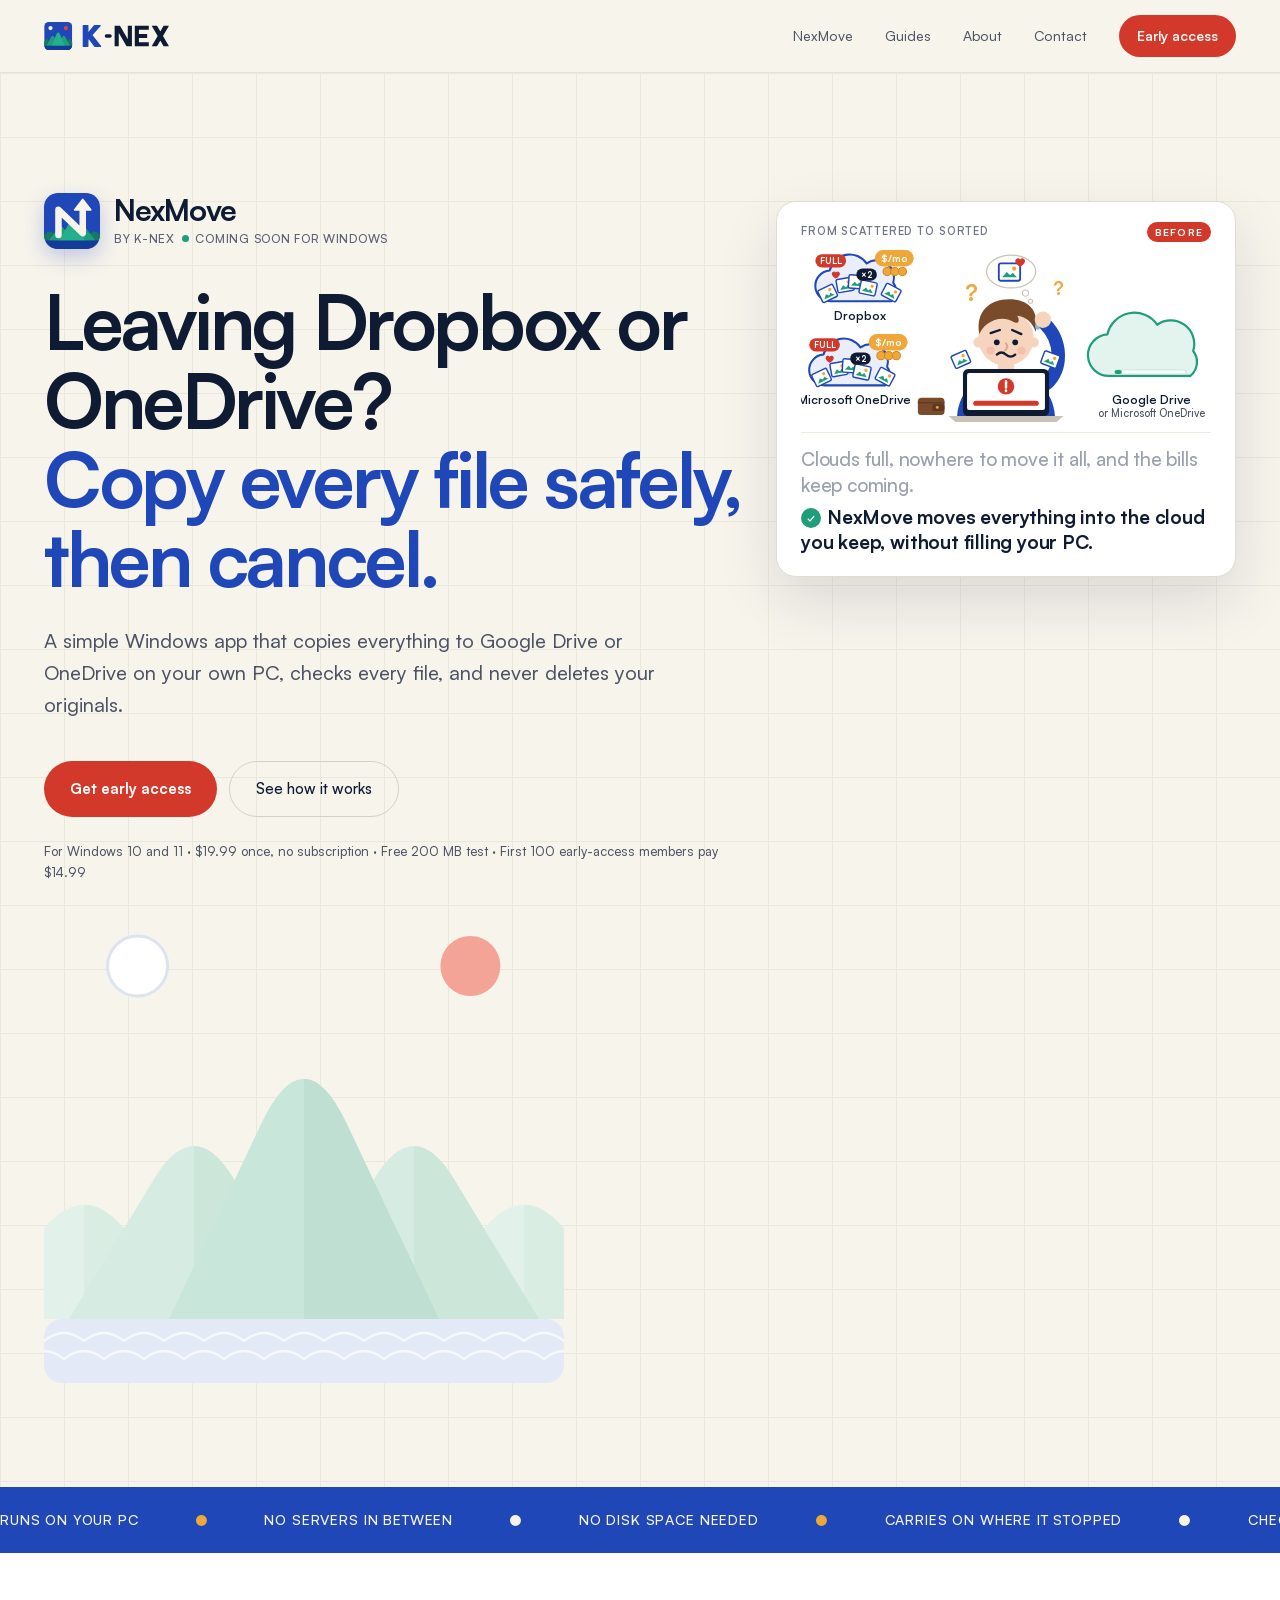
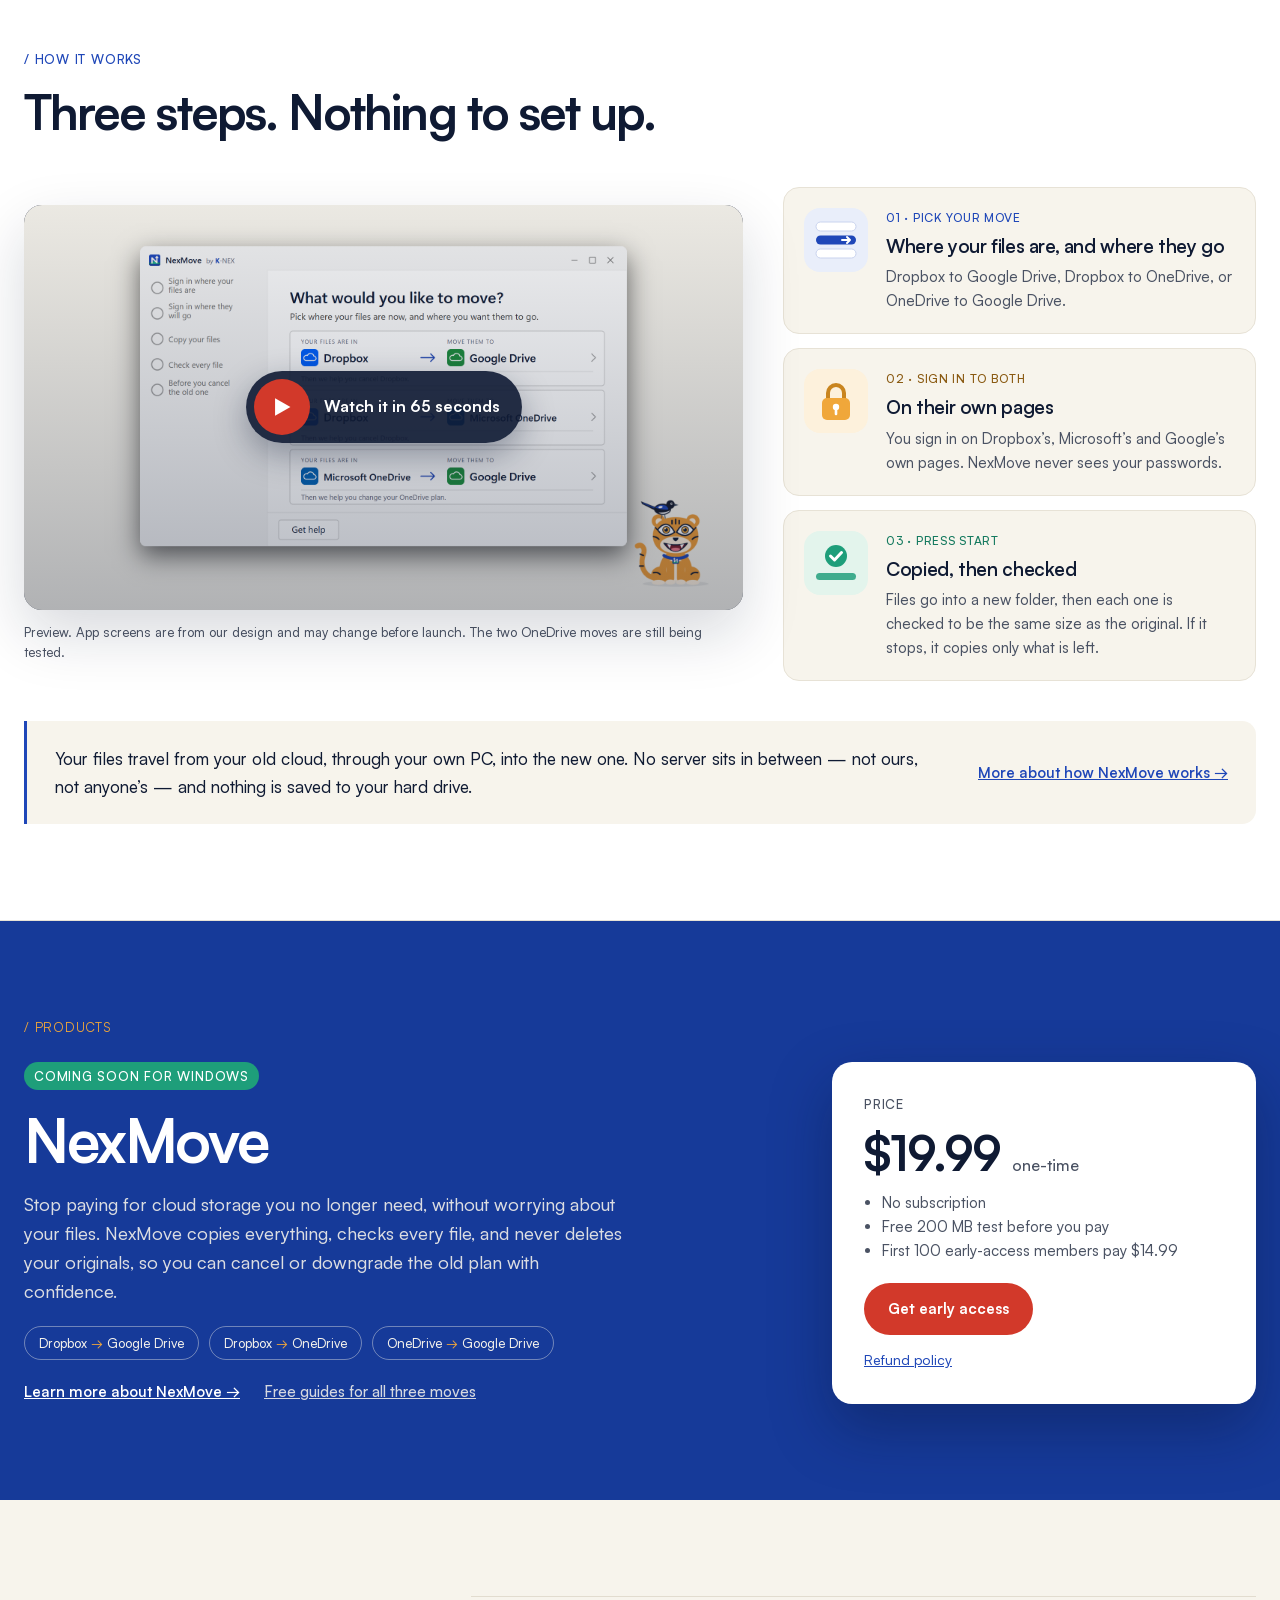
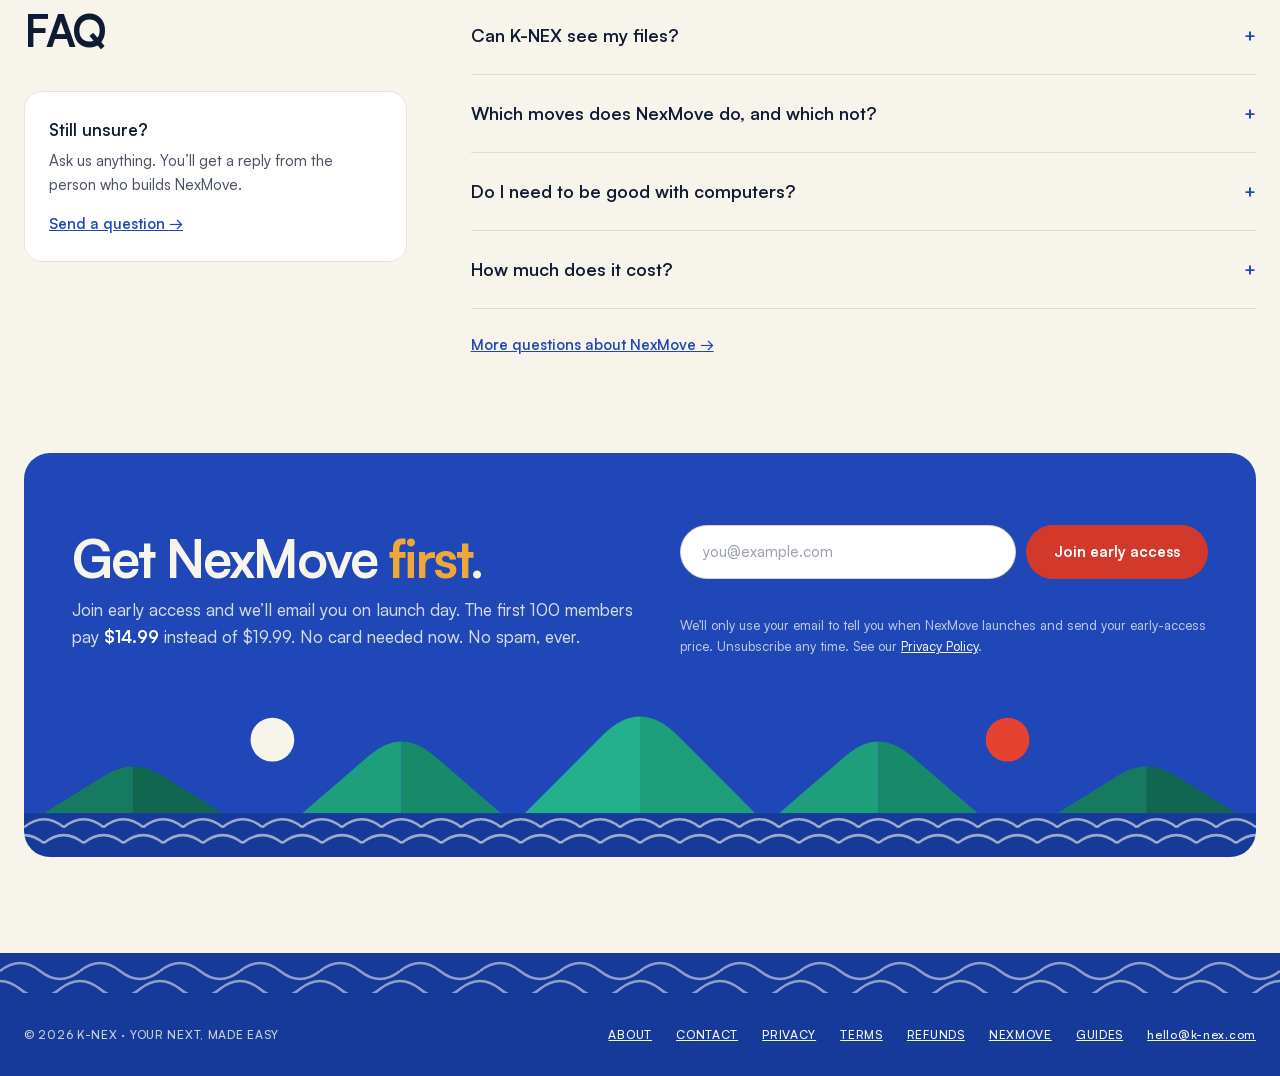
==== commit 7938e1fe: "Hero card: longer before, money stops when the move starts, Before/After tag Co-Authored-By: Claude " ====
--- a/index.html
+++ b/index.html
@@ -78,12 +78,16 @@
 .knex-status{margin:12px 0 0;min-height:1.6em;font-family:'Satoshi',sans-serif;font-size:13px;color:#4A5263}
 .knex-status.ok{color:#1F47B8}.knex-status.err{color:#C93A2C}
 /* Hero card: a puzzled person whose precious photos are piled up in two full clouds they can't manage or give up, whose PC is full and whose plans keep costing money (coins drip from each plan, banknotes fly out of the wallet); the files pass through their PC into
-   the one drive they keep and they cheer up (10 s loop). Below, one sentence: before, then after, each half lit
+   the one drive they keep and they cheer up (13 s loop: stuck for half of it with money leaking; the leaking stops when the photos start moving). Below, one sentence: before, then after, each half lit
    in step with the picture. Wide screens: beside the headline, over the faint peaks; narrower: under the
    buttons. Plain shapes, not the services' logos. */
 .story{position:relative;z-index:1;box-sizing:border-box;width:100%;max-width:560px;margin:44px 0 0;padding:20px 24px 20px;background:#FFFFFF;border:1px solid #E2DCCF;border-radius:20px;box-shadow:0 24px 60px rgba(15,26,51,.12)}
 @media (min-width:1280px){.story{position:absolute;top:128px;right:24px;width:460px;margin:0}}
-.story-k{margin:0 0 6px;font-size:11px;font-weight:600;letter-spacing:.08em;text-transform:uppercase;color:#6E7586}
+.story-k{display:flex;align-items:center;justify-content:space-between;margin:0 0 6px;font-size:11px;font-weight:600;letter-spacing:.08em;text-transform:uppercase;color:#6E7586}
+.story-tag{position:relative;display:inline-block;width:64px;height:20px}
+.story-tag b{position:absolute;inset:0;display:flex;align-items:center;justify-content:center;border-radius:999px;color:#FFFFFF;font-size:10.5px;letter-spacing:.1em}
+.story-tag .was{background:#D2392A}
+.story-tag .now{background:#1E9E7A;opacity:0}
 .story-stage{display:block;width:100%;height:auto}
 .story-stage text{font-family:'Satoshi',sans-serif;font-size:12px;font-weight:600;fill:#0F1A33}
 .story-stage .fly,.story-stage .ok{opacity:0}
@@ -95,9 +99,9 @@
 .story-line .now i{display:inline-flex;align-items:center;justify-content:center;width:20px;height:20px;margin-right:6px;border-radius:50%;background:#1E9E7A;color:#FFFFFF;font-style:normal;font-size:12px;vertical-align:2px}
 @media (max-width:560px){.story{padding:18px 16px 18px}.story-line{font-size:17px}}
 @media (prefers-reduced-motion: no-preference){
-  .story-stage .puzzled{animation:storyPuzzled 10s infinite}
-  .story-stage .glad{animation:storyGlad 10s infinite}
-  .story-stage .ok{animation:storyGlad 10s infinite}
+  .story-stage .puzzled{animation:storyPuzzled 13s infinite}
+  .story-stage .glad{animation:storyGlad 13s infinite}
+  .story-stage .ok{animation:storyGlad 13s infinite}
   .story-stage .huh{animation:storyHuh 1.6s ease-in-out infinite;transform-box:fill-box;transform-origin:center}
   .story-stage .coin{animation:storyCoin 1.4s ease-in infinite;transform-box:fill-box}
   .story-stage .coin.c2{animation-delay:.47s}
@@ -105,27 +109,33 @@
   .story-stage .bill{animation:storyBill1 2.1s ease-out infinite;transform-box:fill-box;transform-origin:center}
   .story-stage .bill.b2{animation-name:storyBill2;animation-delay:.7s}
   .story-stage .bill.b3{animation-name:storyBill3;animation-delay:1.4s}
-  .story-stage .fly{animation:storyFlyA 10s ease-in-out infinite}
+  .story-stage .fly{animation:storyFlyA 13s ease-in-out infinite}
   .story-stage .fly.b{animation-name:storyFlyB;animation-delay:.35s}
   .story-stage .fly.c{animation-delay:.7s}
-  .story-line .was{animation:storyWas 10s infinite}
-  .story-line .now{animation:storyNow 10s infinite}
-  @keyframes storyPuzzled{0%,52%{opacity:1}60%,92%{opacity:0}100%{opacity:1}}
-  @keyframes storyGlad{0%,56%{opacity:0}62%,90%{opacity:1}98%,100%{opacity:0}}
-  @keyframes storyWas{0%,52%{color:#D2392A}60%,92%{color:#9AA0AE}100%{color:#D2392A}}
-  @keyframes storyNow{0%,56%{opacity:.35}62%,90%{opacity:1}98%,100%{opacity:.35}}
+  .story-stage .leak,.story-tag .was{animation:storyLeak 13s infinite}
+  .story-tag .was{animation-name:storyPuzzled}
+  .story-tag .now{animation:storyGlad 13s infinite}
+  .story-line .was{animation:storyWas 13s infinite}
+  .story-line .now{animation:storyNow 13s infinite}
+  @keyframes storyPuzzled{0%,66%{opacity:1}70%,96%{opacity:0}100%{opacity:1}}
+  @keyframes storyLeak{0%,46%{opacity:1}48%,98%{opacity:0}100%{opacity:1}}
+  @keyframes storyGlad{0%,68%{opacity:0}72%,94%{opacity:1}98%,100%{opacity:0}}
+  @keyframes storyWas{0%,66%{color:#D2392A}70%,96%{color:#9AA0AE}100%{color:#D2392A}}
+  @keyframes storyNow{0%,68%{opacity:.35}72%,94%{opacity:1}98%,100%{opacity:.35}}
   @keyframes storyBill1{0%{transform:translate(0,4px) rotate(0);opacity:0}15%{opacity:1}100%{transform:translate(-20px,-34px) rotate(-38deg);opacity:0}}
   @keyframes storyBill2{0%{transform:translate(0,4px) rotate(0);opacity:0}15%{opacity:1}100%{transform:translate(4px,-42px) rotate(24deg);opacity:0}}
   @keyframes storyBill3{0%{transform:translate(0,4px) rotate(0);opacity:0}15%{opacity:1}100%{transform:translate(-30px,-18px) rotate(-60deg);opacity:0}}
   @keyframes storyCoin{0%{transform:translateY(0);opacity:1}100%{transform:translateY(24px);opacity:0}}
   @keyframes storyHuh{0%,100%{transform:translateY(0) rotate(0)}30%{transform:translateY(-4px) rotate(-14deg)}65%{transform:translateY(-1px) rotate(12deg)}}
-  @keyframes storyFlyA{0%,34%{transform:translate(62px,38px);opacity:0}37%{opacity:1}44%,47%{transform:translate(193px,124px)}55%{transform:translate(326px,108px);opacity:1}58%,100%{transform:translate(326px,108px);opacity:0}}
-  @keyframes storyFlyB{0%,34%{transform:translate(56px,116px);opacity:0}37%{opacity:1}44%,47%{transform:translate(193px,124px)}55%{transform:translate(326px,108px);opacity:1}58%,100%{transform:translate(326px,108px);opacity:0}}
+  @keyframes storyFlyA{0%,47%{transform:translate(62px,38px);opacity:0}49%{opacity:1}55%,58%{transform:translate(193px,124px)}65%{transform:translate(326px,108px);opacity:1}67%,100%{transform:translate(326px,108px);opacity:0}}
+  @keyframes storyFlyB{0%,47%{transform:translate(56px,116px);opacity:0}49%{opacity:1}55%,58%{transform:translate(193px,124px)}65%{transform:translate(326px,108px);opacity:1}67%,100%{transform:translate(326px,108px);opacity:0}}
 }
 /* Without motion: the happy ending, and the sentence as it is. */
 @media (prefers-reduced-motion: reduce){
   .story-stage .puzzled{opacity:0}
   .story-stage .glad,.story-stage .ok{opacity:1}
+  .story-stage .leak,.story-tag .was{opacity:0}
+  .story-tag .now{opacity:1}
 }
 .sr,.hp{position:absolute!important;width:1px;height:1px;overflow:hidden;clip:rect(0 0 0 0);white-space:nowrap}
 </style>
@@ -172,7 +182,7 @@
       <div class="story-wrap">
       <img class="hero-bg" src="img/hero-faint.svg" width="520" height="500" alt="" aria-hidden="true">
       <div class="story rv" aria-hidden="true">
-        <p class="story-k">From scattered to sorted</p>
+        <p class="story-k"><span>From scattered to sorted</span><span class="story-tag"><b class="was">Before</b><b class="now">After</b></span></p>
         <svg class="story-stage" viewBox="0 0 400 170" aria-hidden="true">
           <g transform="translate(14 4)">
             <path d="M16 48A15 15 0 0 1 14 18A20 20 0 0 1 50 11A17 17 0 0 1 76 30A13 13 0 0 1 74 48Z" fill="#E9EEFA" stroke="#1F47B8" stroke-width="2" stroke-linejoin="round"/>
@@ -183,7 +193,7 @@
             <g><rect x="0" y="2" width="30" height="13" rx="6.5" fill="#D2392A"/><text x="15" y="11.5" text-anchor="middle" style="fill:#FFFFFF;font-size:8.5px;font-weight:700">FULL</text></g>
             <g transform="translate(58 -2)">
               <rect width="38" height="16" rx="8" fill="#F0A73A"/><text x="19" y="11.5" text-anchor="middle" style="fill:#FFFFFF;font-size:9.5px;font-weight:700">$/mo</text>
-              <g class="puzzled"><circle class="coin" cx="12" cy="21" r="4" fill="#F0A73A" stroke="#D18A1E" stroke-width="1"/><circle class="coin c2" cx="27" cy="21" r="4" fill="#F0A73A" stroke="#D18A1E" stroke-width="1"/><circle class="coin c3" cx="19.5" cy="21" r="4" fill="#F0A73A" stroke="#D18A1E" stroke-width="1"/></g>
+              <g class="leak"><circle class="coin" cx="12" cy="21" r="4" fill="#F0A73A" stroke="#D18A1E" stroke-width="1"/><circle class="coin c2" cx="27" cy="21" r="4" fill="#F0A73A" stroke="#D18A1E" stroke-width="1"/><circle class="coin c3" cx="19.5" cy="21" r="4" fill="#F0A73A" stroke="#D18A1E" stroke-width="1"/></g>
               <g class="glad"><rect width="38" height="16" rx="8" fill="#FFFFFF" opacity=".55"/><path d="M3 13L35 3" stroke="#0F1A33" stroke-width="2" stroke-linecap="round"/></g>
             </g>
             <text x="44" y="66" text-anchor="middle">Dropbox</text>
@@ -197,7 +207,7 @@
             <g><rect x="0" y="2" width="30" height="13" rx="6.5" fill="#D2392A"/><text x="15" y="11.5" text-anchor="middle" style="fill:#FFFFFF;font-size:8.5px;font-weight:700">FULL</text></g>
             <g transform="translate(58 -2)">
               <rect width="38" height="16" rx="8" fill="#F0A73A"/><text x="19" y="11.5" text-anchor="middle" style="fill:#FFFFFF;font-size:9.5px;font-weight:700">$/mo</text>
-              <g class="puzzled"><circle class="coin" cx="12" cy="21" r="4" fill="#F0A73A" stroke="#D18A1E" stroke-width="1"/><circle class="coin c2" cx="27" cy="21" r="4" fill="#F0A73A" stroke="#D18A1E" stroke-width="1"/><circle class="coin c3" cx="19.5" cy="21" r="4" fill="#F0A73A" stroke="#D18A1E" stroke-width="1"/></g>
+              <g class="leak"><circle class="coin" cx="12" cy="21" r="4" fill="#F0A73A" stroke="#D18A1E" stroke-width="1"/><circle class="coin c2" cx="27" cy="21" r="4" fill="#F0A73A" stroke="#D18A1E" stroke-width="1"/><circle class="coin c3" cx="19.5" cy="21" r="4" fill="#F0A73A" stroke="#D18A1E" stroke-width="1"/></g>
               <g class="glad"><rect width="38" height="16" rx="8" fill="#FFFFFF" opacity=".55"/><path d="M3 13L35 3" stroke="#0F1A33" stroke-width="2" stroke-linecap="round"/></g>
             </g>
             <text x="44" y="66" text-anchor="middle">Microsoft OneDrive</text>
@@ -247,7 +257,7 @@
           <g class="wallet">
             <rect x="114" y="146" width="26" height="17" rx="3.5" fill="#7A4B2A"/><path d="M114 151h26" stroke="#5E3920" stroke-width="1.2"/>
             <rect x="128" y="152" width="12" height="7" rx="2.5" fill="#5E3920"/><circle cx="133" cy="155.5" r="1.4" fill="#F0A73A"/>
-            <g class="puzzled" transform="translate(121 140)"><g class="bill b1"><rect width="13" height="8" rx="1.2" fill="#9ED9B0" stroke="#3E9C5C" stroke-width=".9"/><text x="6.5" y="6.4" text-anchor="middle" style="fill:#2E7D47;font-size:6px;font-weight:700">$</text></g><g class="bill b2"><rect width="13" height="8" rx="1.2" fill="#9ED9B0" stroke="#3E9C5C" stroke-width=".9"/><text x="6.5" y="6.4" text-anchor="middle" style="fill:#2E7D47;font-size:6px;font-weight:700">$</text></g><g class="bill b3"><rect width="13" height="8" rx="1.2" fill="#9ED9B0" stroke="#3E9C5C" stroke-width=".9"/><text x="6.5" y="6.4" text-anchor="middle" style="fill:#2E7D47;font-size:6px;font-weight:700">$</text></g></g>
+            <g class="leak" transform="translate(121 140)"><g class="bill b1"><rect width="13" height="8" rx="1.2" fill="#9ED9B0" stroke="#3E9C5C" stroke-width=".9"/><text x="6.5" y="6.4" text-anchor="middle" style="fill:#2E7D47;font-size:6px;font-weight:700">$</text></g><g class="bill b2"><rect width="13" height="8" rx="1.2" fill="#9ED9B0" stroke="#3E9C5C" stroke-width=".9"/><text x="6.5" y="6.4" text-anchor="middle" style="fill:#2E7D47;font-size:6px;font-weight:700">$</text></g><g class="bill b3"><rect width="13" height="8" rx="1.2" fill="#9ED9B0" stroke="#3E9C5C" stroke-width=".9"/><text x="6.5" y="6.4" text-anchor="middle" style="fill:#2E7D47;font-size:6px;font-weight:700">$</text></g></g>
           </g>
           <g class="laptop">
             <g class="puzzled"><g transform="translate(146 106) rotate(-24)"><rect width="16" height="13" rx="1.5" fill="#FFFFFF" stroke="#1F47B8" stroke-width="1.4"/><path d="M2.5 10.5l3.5-4 2.5 2.5 2-2 3 3.5z" fill="#1E9E7A"/><circle cx="11.5" cy="4" r="1.6" fill="#F0A73A"/></g><g transform="translate(238 100) rotate(20)"><rect width="16" height="13" rx="1.5" fill="#FFFFFF" stroke="#1F47B8" stroke-width="1.4"/><path d="M2.5 10.5l3.5-4 2.5 2.5 2-2 3 3.5z" fill="#1E9E7A"/><circle cx="11.5" cy="4" r="1.6" fill="#F0A73A"/></g></g>
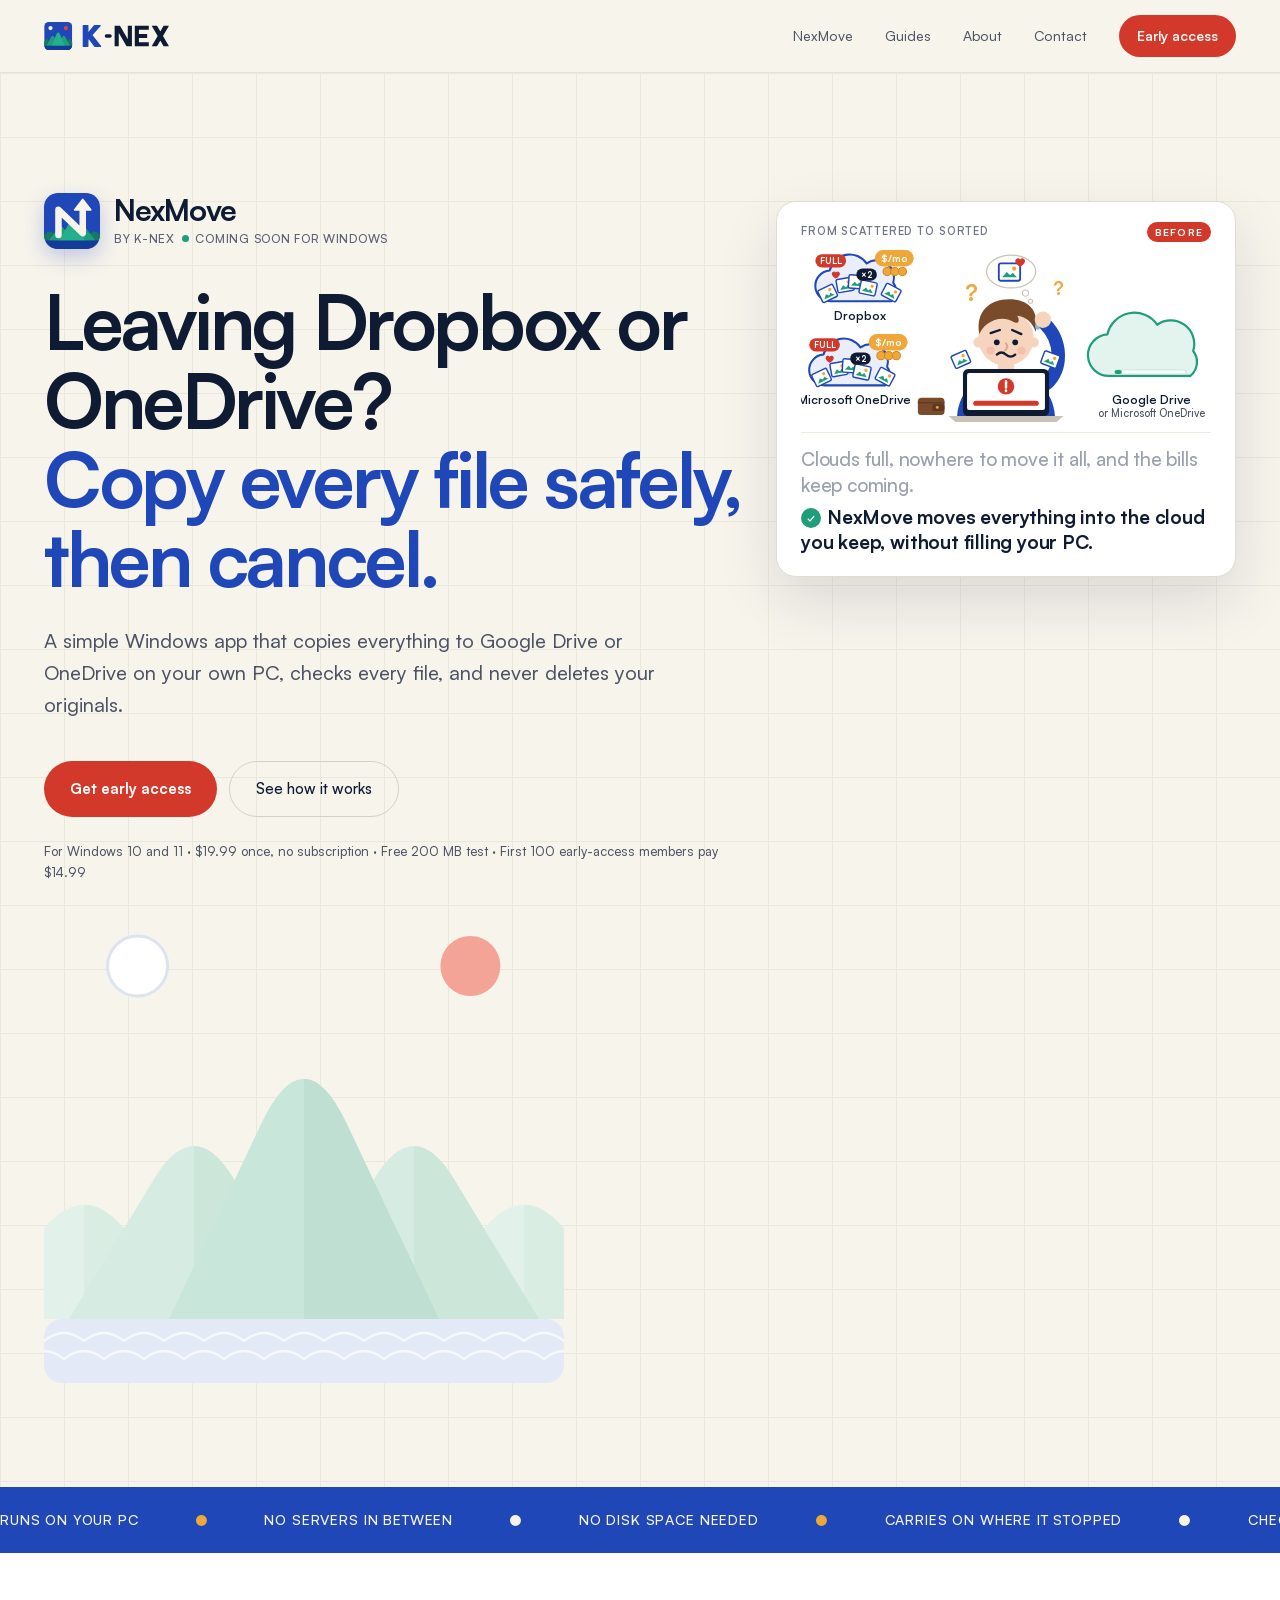
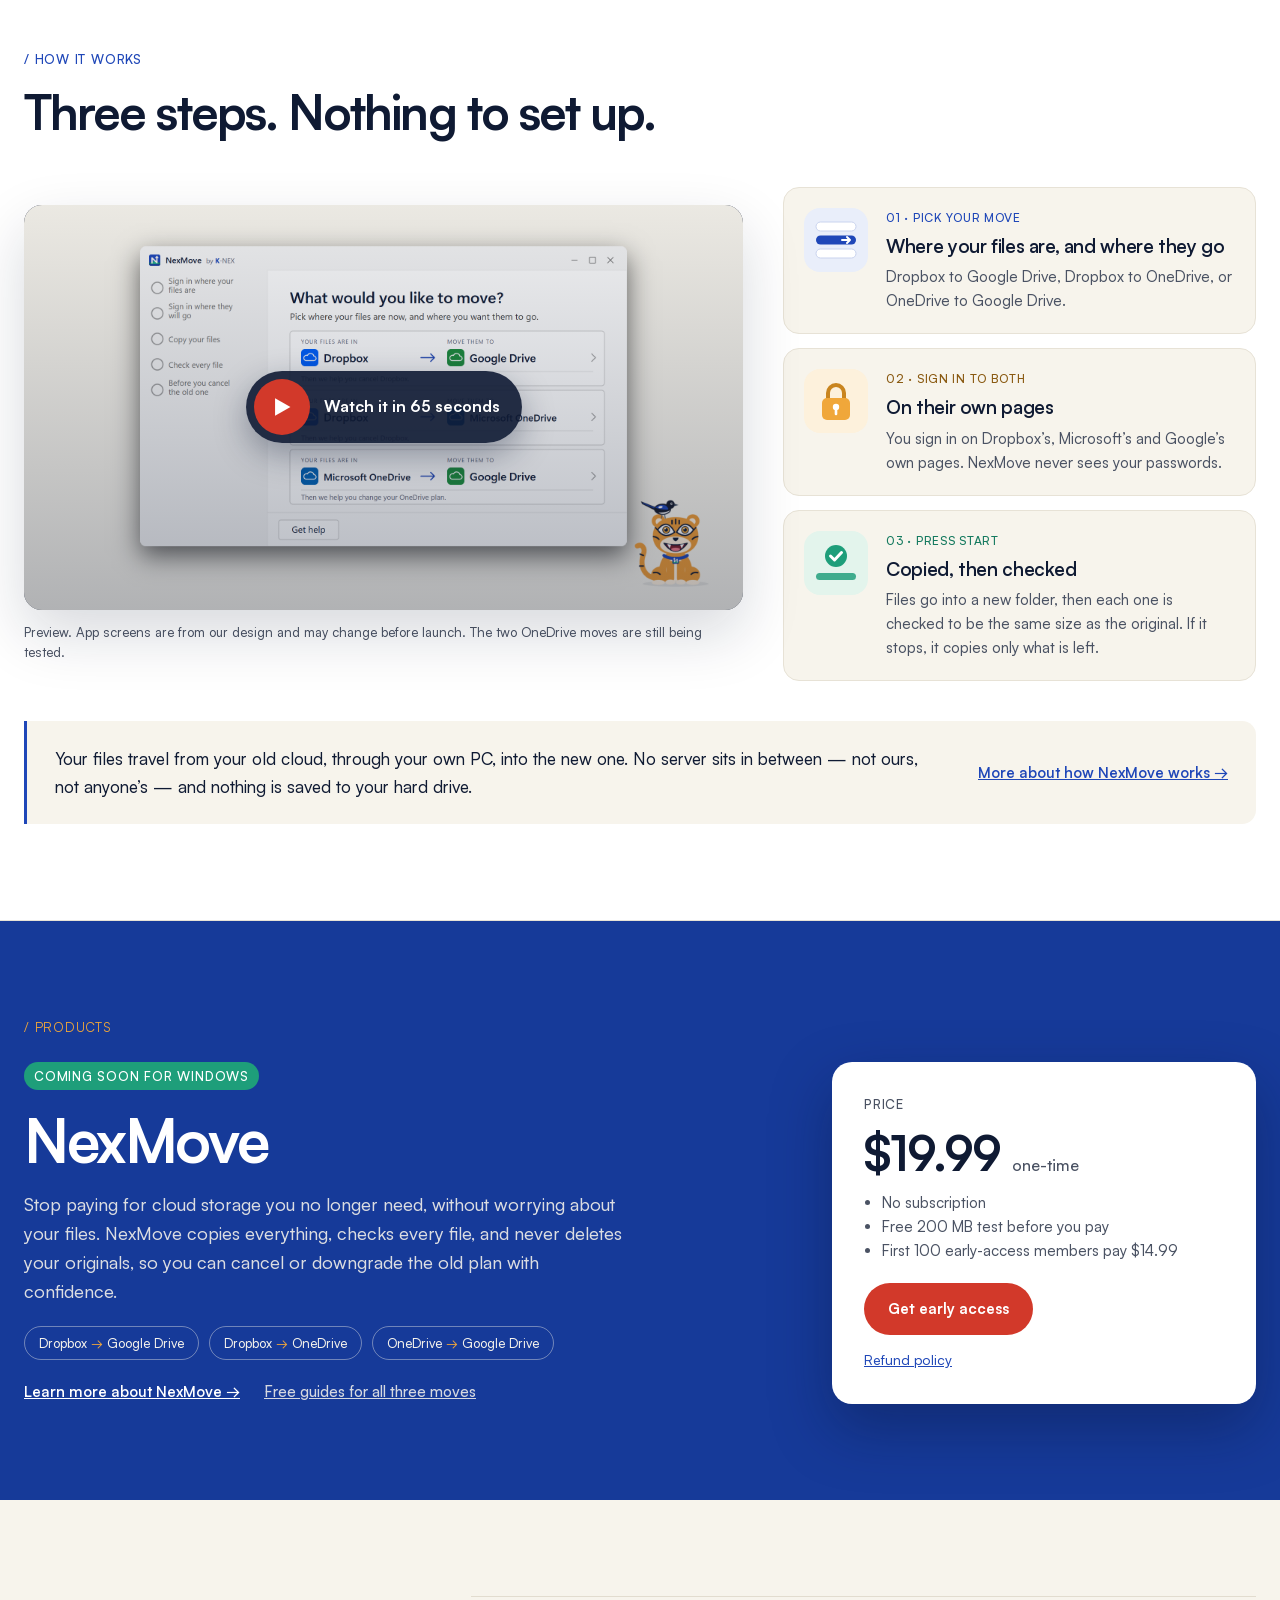
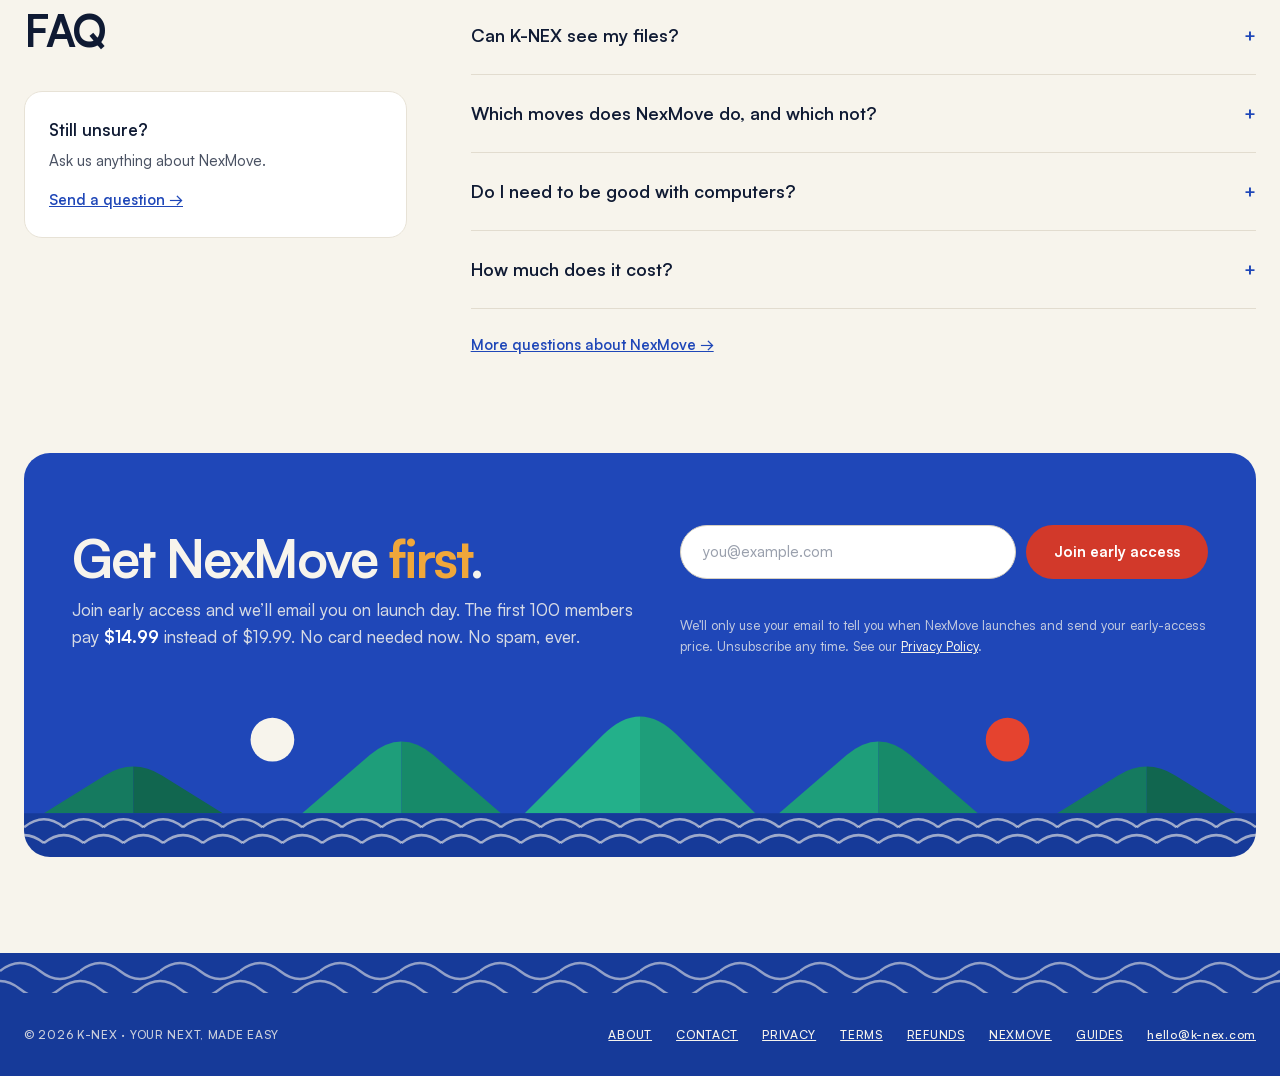
==== commit 0a0356e7: "Drop the promise of help from the person who built it Removes the Human support card, the ticker ite" ====
--- a/index.html
+++ b/index.html
@@ -289,8 +289,8 @@
 
   <div style="background: #1F47B8; overflow: hidden; padding: 22px 0" aria-hidden="true">
     <div style="display: flex; width: max-content; gap: 56px; font-family: 'Satoshi', sans-serif; font-weight: 500; letter-spacing: 0.06em; font-size: 14px; color: #F7F4EC; animation: knexTicker 34s linear infinite; white-space: nowrap">
-      <span>RUNS ON YOUR PC</span><span style="color: #F0A73A">●</span><span>NO SERVERS IN BETWEEN</span><span style="color: #F7F4EC">●</span><span>NO DISK SPACE NEEDED</span><span style="color: #F0A73A">●</span><span>CARRIES ON WHERE IT STOPPED</span><span style="color: #F7F4EC">●</span><span>CHECKS EVERY FILE</span><span style="color: #F0A73A">●</span><span>NEVER DELETES YOUR ORIGINALS</span><span style="color: #F7F4EC">●</span><span>HELP FROM THE PERSON WHO BUILT IT</span><span style="color: #F0A73A">●</span>
-      <span>RUNS ON YOUR PC</span><span style="color: #F7F4EC">●</span><span>NO SERVERS IN BETWEEN</span><span style="color: #F0A73A">●</span><span>NO DISK SPACE NEEDED</span><span style="color: #F7F4EC">●</span><span>CARRIES ON WHERE IT STOPPED</span><span style="color: #F0A73A">●</span><span>CHECKS EVERY FILE</span><span style="color: #F7F4EC">●</span><span>NEVER DELETES YOUR ORIGINALS</span><span style="color: #F0A73A">●</span><span>HELP FROM THE PERSON WHO BUILT IT</span><span style="color: #F7F4EC">●</span>
+      <span>RUNS ON YOUR PC</span><span style="color: #F0A73A">●</span><span>NO SERVERS IN BETWEEN</span><span style="color: #F7F4EC">●</span><span>NO DISK SPACE NEEDED</span><span style="color: #F0A73A">●</span><span>CARRIES ON WHERE IT STOPPED</span><span style="color: #F7F4EC">●</span><span>CHECKS EVERY FILE</span><span style="color: #F0A73A">●</span><span>NEVER DELETES YOUR ORIGINALS</span><span style="color: #F0A73A">●</span>
+      <span>RUNS ON YOUR PC</span><span style="color: #F7F4EC">●</span><span>NO SERVERS IN BETWEEN</span><span style="color: #F0A73A">●</span><span>NO DISK SPACE NEEDED</span><span style="color: #F7F4EC">●</span><span>CARRIES ON WHERE IT STOPPED</span><span style="color: #F0A73A">●</span><span>CHECKS EVERY FILE</span><span style="color: #F7F4EC">●</span><span>NEVER DELETES YOUR ORIGINALS</span><span style="color: #F7F4EC">●</span>
     </div>
   </div>
 
@@ -381,7 +381,7 @@
       <h2 style="margin: 0 0 24px; font-size: 44px; font-weight: 700; letter-spacing: -0.04em">FAQ</h2>
       <div class="desk-only" style="border-radius: 18px; padding: 24px; background: #FFFFFF; border: 1px solid #E7E2D6">
         <p style="margin: 0 0 6px; font-weight: 600; font-size: 17px">Still unsure?</p>
-        <p style="margin: 0 0 14px; color: #4A5263; font-size: 15px">Ask us anything. You’ll get a reply from the person who builds NexMove.</p>
+        <p style="margin: 0 0 14px; color: #4A5263; font-size: 15px">Ask us anything about NexMove.</p>
         <a href="contact/" style="font-weight: 600; font-size: 15px">Send a question →</a>
       </div>
     </div>
@@ -405,7 +405,7 @@
             <li>Other services, such as iCloud Drive, Box or Mega.</li>
           </ul>
         </div></details>
-      <details style="border-bottom: 1px solid #E2DCCF; padding: 24px 0"><summary style="display: flex; justify-content: space-between; gap: 16px; font-weight: 600; font-size: 18px">Do I need to be good with computers?<span aria-hidden="true" style="color: #1F47B8">+</span></summary><p style="margin: 14px 0 0; color: #5A6275; font-size: 16px">Not at all. Pick your move, sign in to both accounts and press Start. There are no settings to understand. If you get stuck, the person who built it will help you directly.</p></details>
+      <details style="border-bottom: 1px solid #E2DCCF; padding: 24px 0"><summary style="display: flex; justify-content: space-between; gap: 16px; font-weight: 600; font-size: 18px">Do I need to be good with computers?<span aria-hidden="true" style="color: #1F47B8">+</span></summary><p style="margin: 14px 0 0; color: #5A6275; font-size: 16px">Not at all. Pick your move, sign in to both accounts and press Start. There are no settings to understand. If you get stuck, press Get help in the app to send us a message.</p></details>
       <details style="border-bottom: 1px solid #E2DCCF; padding: 24px 0"><summary style="display: flex; justify-content: space-between; gap: 16px; font-weight: 600; font-size: 18px">How much does it cost?<span aria-hidden="true" style="color: #1F47B8">+</span></summary><p style="margin: 14px 0 0; color: #5A6275; font-size: 16px">NexMove is planned at a one-time $19.99, with no subscription. You can try a free test copy of up to 200 MB first, and the first 100 early-access members get it for $14.99. <a href="nexmove/#price">See pricing</a>.</p></details>
       <p style="margin: 24px 0 0; font-size: 15px"><a href="nexmove/#faq" style="font-weight: 600">More questions about NexMove →</a></p>
     </div>
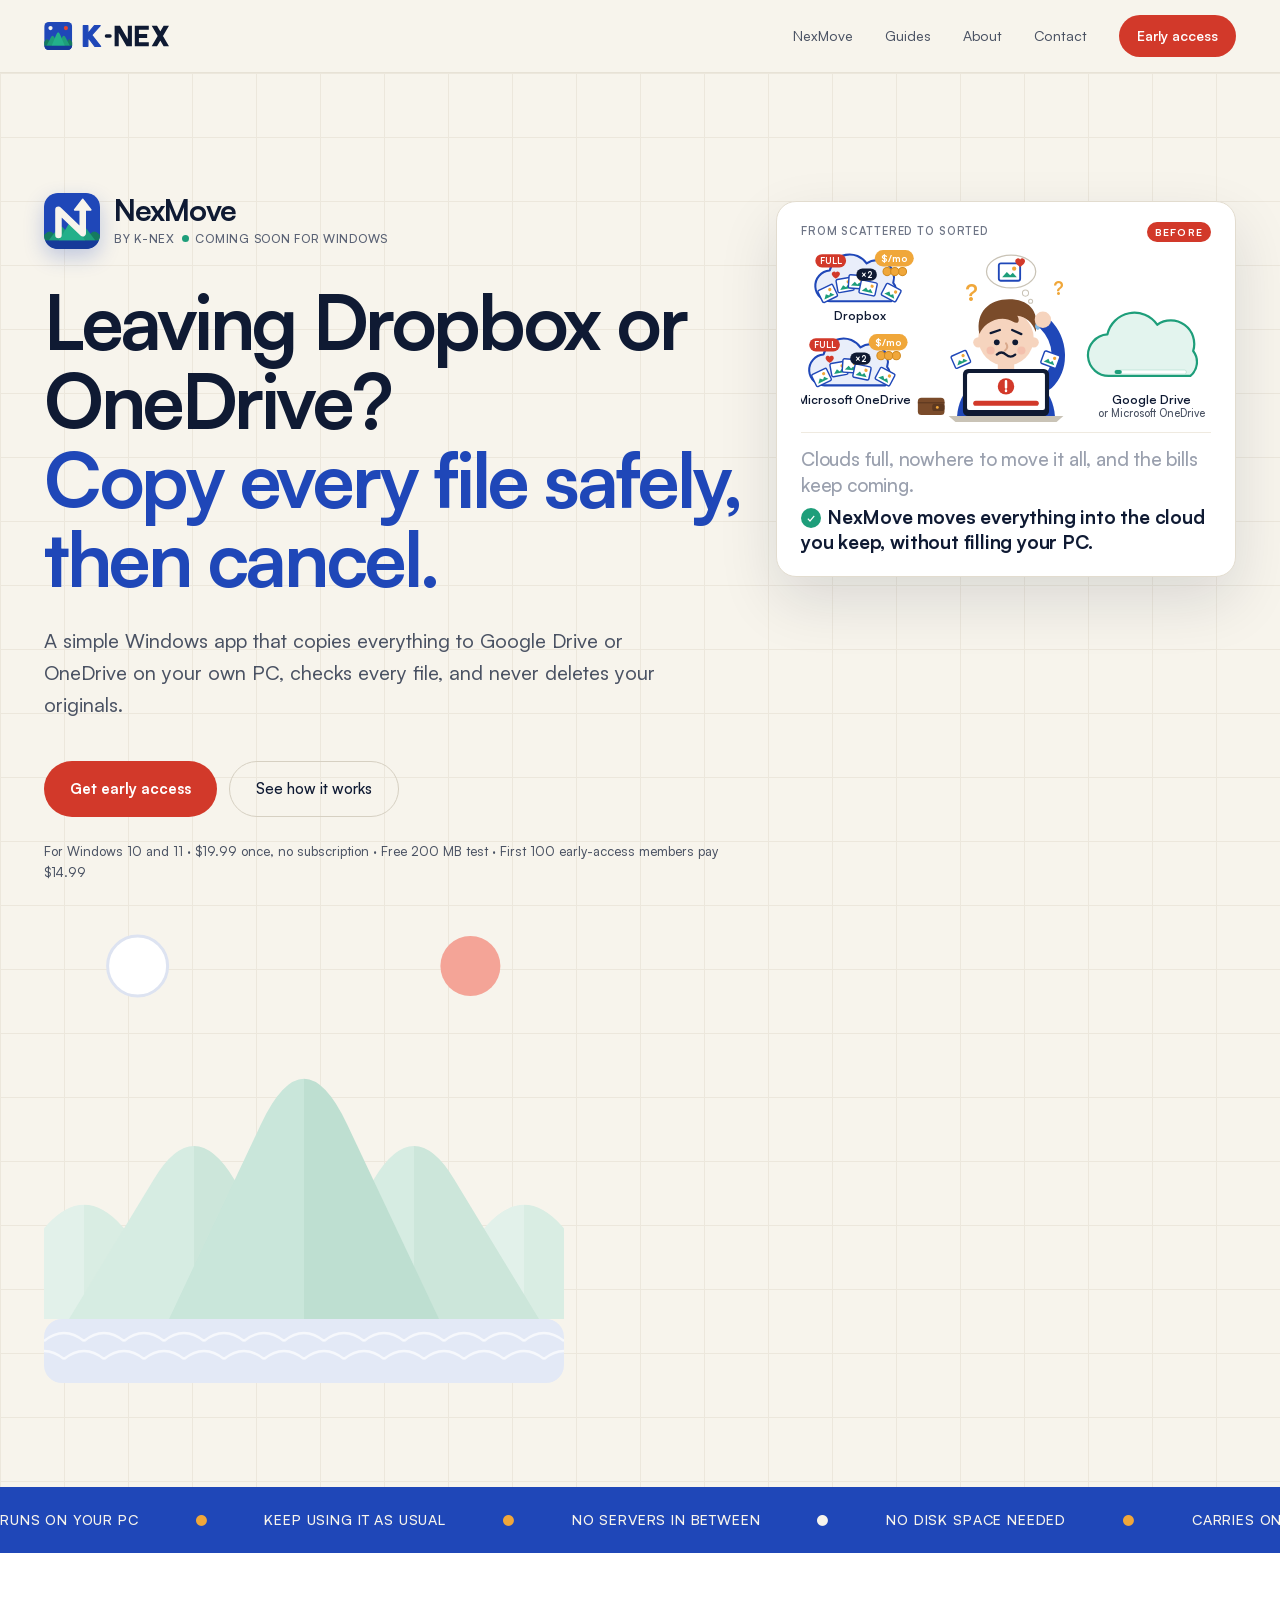
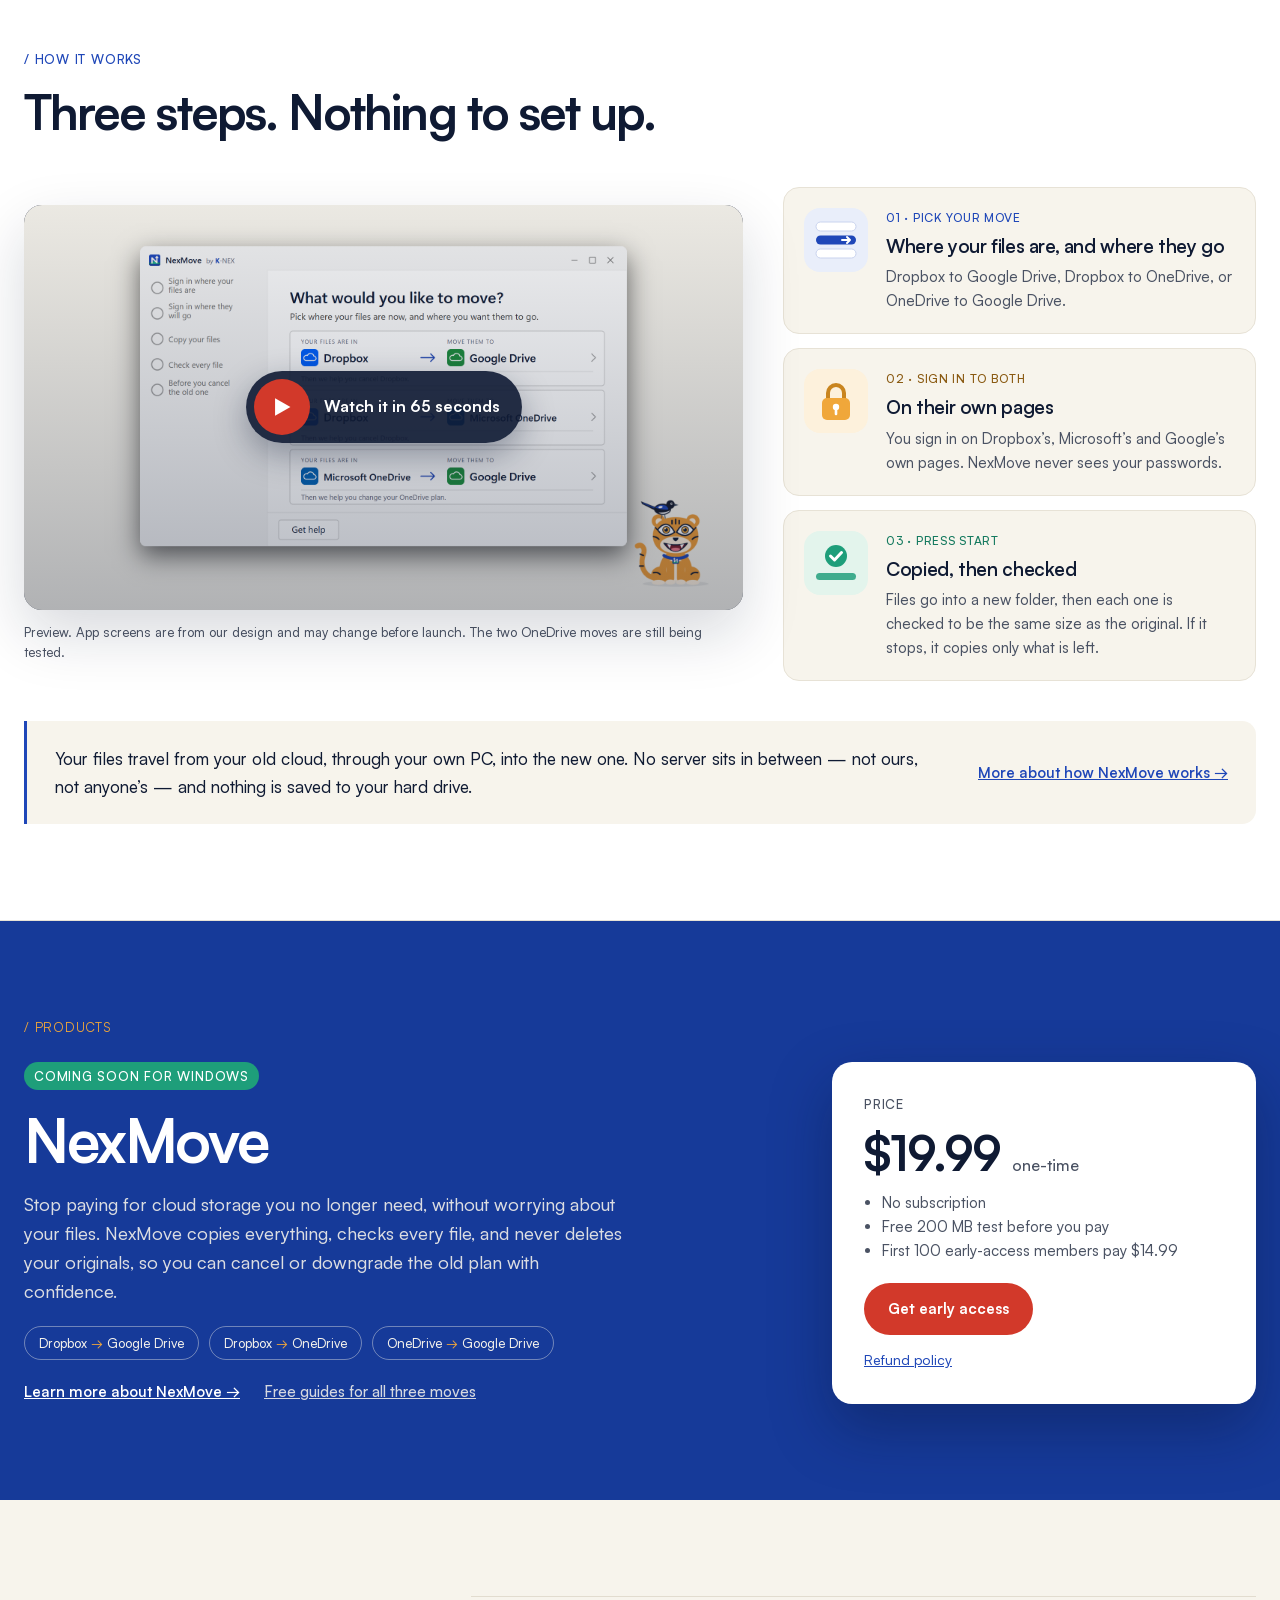
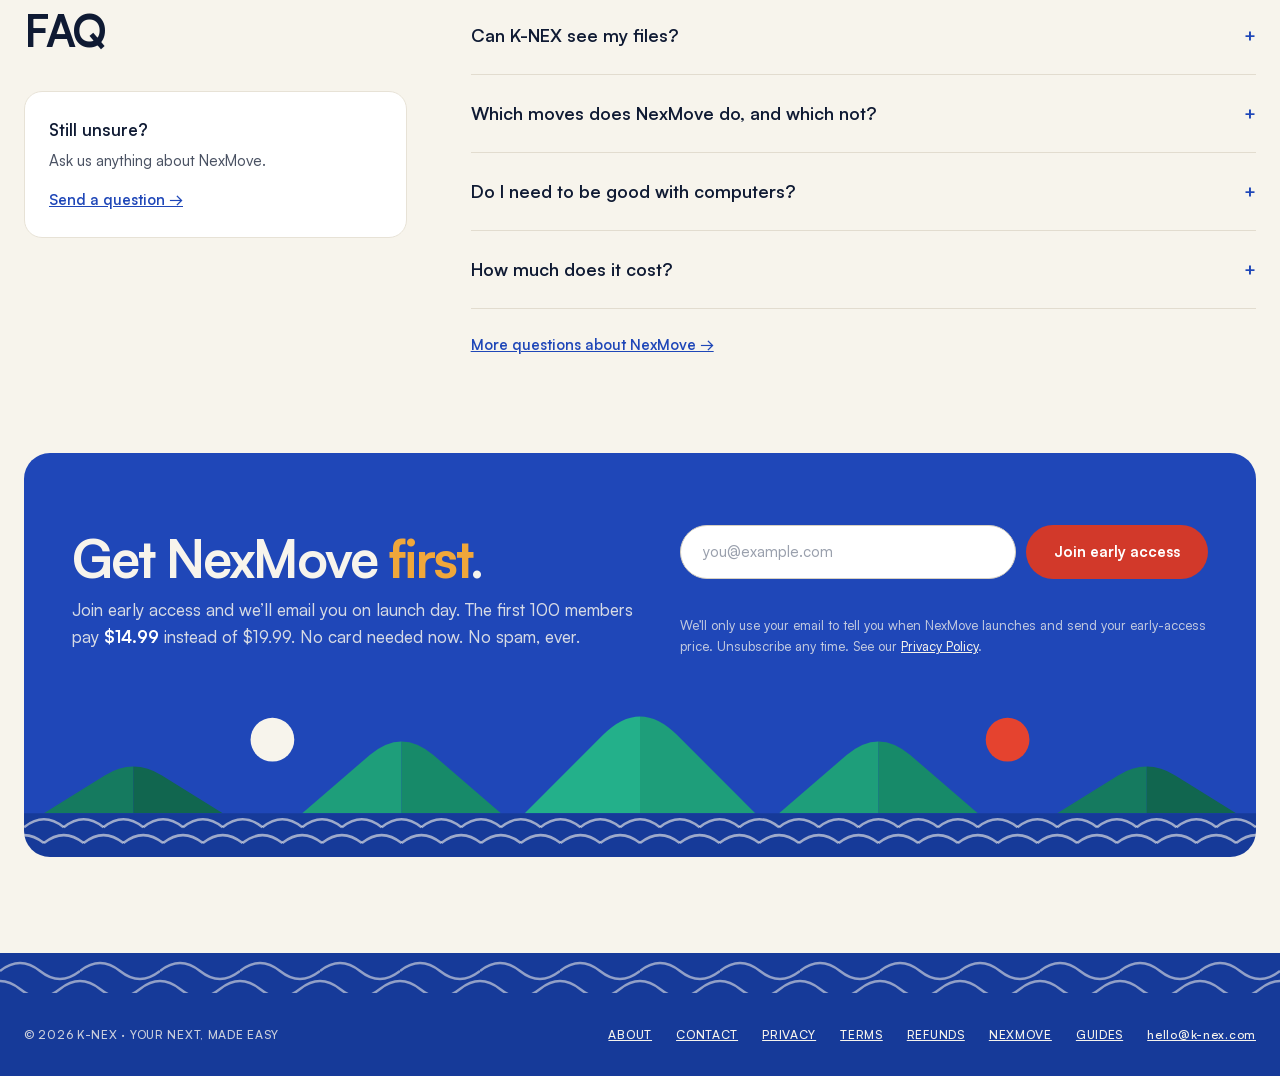
==== commit 81c013cc: "Say NexMove is light: a Light card with measured use, and a ticker item Co-Authored-By: Claude Opus " ====
--- a/index.html
+++ b/index.html
@@ -289,8 +289,8 @@
 
   <div style="background: #1F47B8; overflow: hidden; padding: 22px 0" aria-hidden="true">
     <div style="display: flex; width: max-content; gap: 56px; font-family: 'Satoshi', sans-serif; font-weight: 500; letter-spacing: 0.06em; font-size: 14px; color: #F7F4EC; animation: knexTicker 34s linear infinite; white-space: nowrap">
-      <span>RUNS ON YOUR PC</span><span style="color: #F0A73A">●</span><span>NO SERVERS IN BETWEEN</span><span style="color: #F7F4EC">●</span><span>NO DISK SPACE NEEDED</span><span style="color: #F0A73A">●</span><span>CARRIES ON WHERE IT STOPPED</span><span style="color: #F7F4EC">●</span><span>CHECKS EVERY FILE</span><span style="color: #F0A73A">●</span><span>NEVER DELETES YOUR ORIGINALS</span><span style="color: #F0A73A">●</span>
-      <span>RUNS ON YOUR PC</span><span style="color: #F7F4EC">●</span><span>NO SERVERS IN BETWEEN</span><span style="color: #F0A73A">●</span><span>NO DISK SPACE NEEDED</span><span style="color: #F7F4EC">●</span><span>CARRIES ON WHERE IT STOPPED</span><span style="color: #F0A73A">●</span><span>CHECKS EVERY FILE</span><span style="color: #F7F4EC">●</span><span>NEVER DELETES YOUR ORIGINALS</span><span style="color: #F7F4EC">●</span>
+      <span>RUNS ON YOUR PC</span><span style="color: #F0A73A">●</span><span>KEEP USING IT AS USUAL</span><span style="color: #F0A73A">●</span><span>NO SERVERS IN BETWEEN</span><span style="color: #F7F4EC">●</span><span>NO DISK SPACE NEEDED</span><span style="color: #F0A73A">●</span><span>CARRIES ON WHERE IT STOPPED</span><span style="color: #F7F4EC">●</span><span>CHECKS EVERY FILE</span><span style="color: #F0A73A">●</span><span>NEVER DELETES YOUR ORIGINALS</span><span style="color: #F0A73A">●</span>
+      <span>RUNS ON YOUR PC</span><span style="color: #F7F4EC">●</span><span>KEEP USING IT AS USUAL</span><span style="color: #F7F4EC">●</span><span>NO SERVERS IN BETWEEN</span><span style="color: #F0A73A">●</span><span>NO DISK SPACE NEEDED</span><span style="color: #F7F4EC">●</span><span>CARRIES ON WHERE IT STOPPED</span><span style="color: #F0A73A">●</span><span>CHECKS EVERY FILE</span><span style="color: #F7F4EC">●</span><span>NEVER DELETES YOUR ORIGINALS</span><span style="color: #F7F4EC">●</span>
     </div>
   </div>
 
